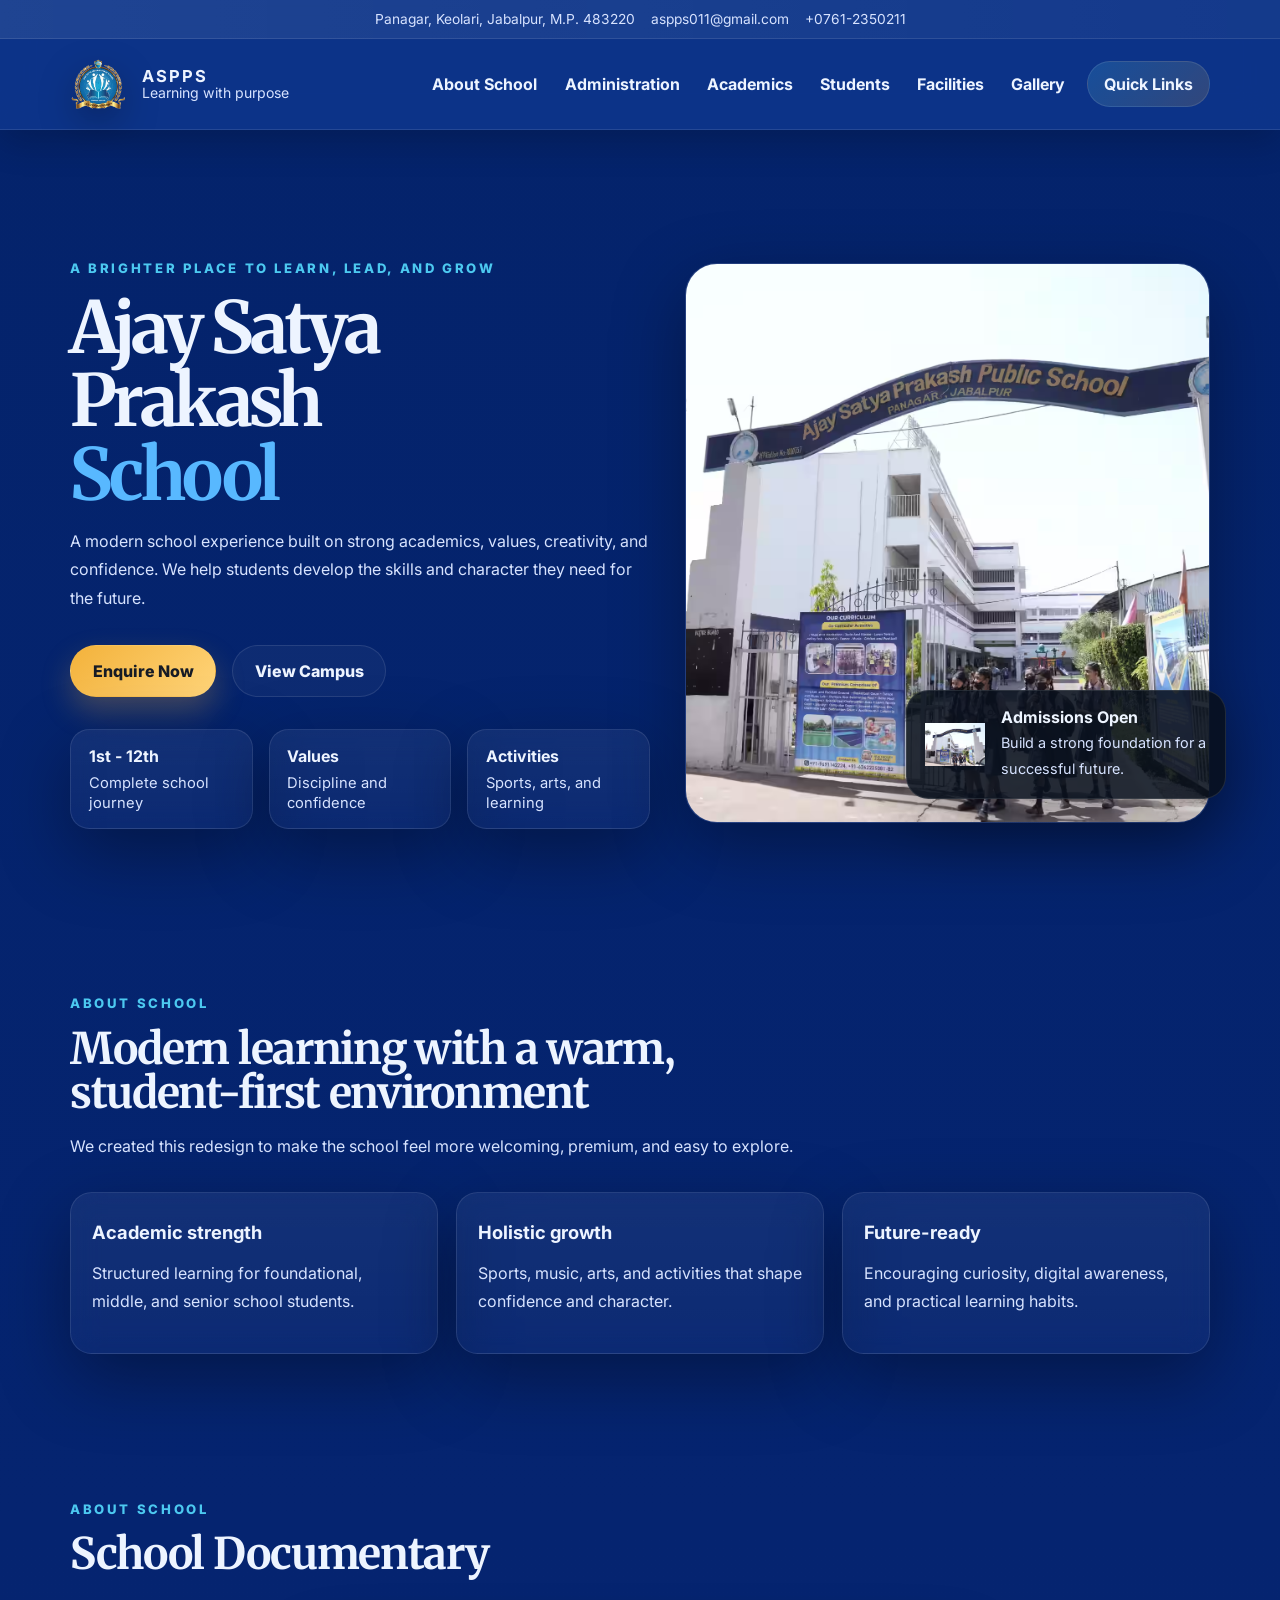
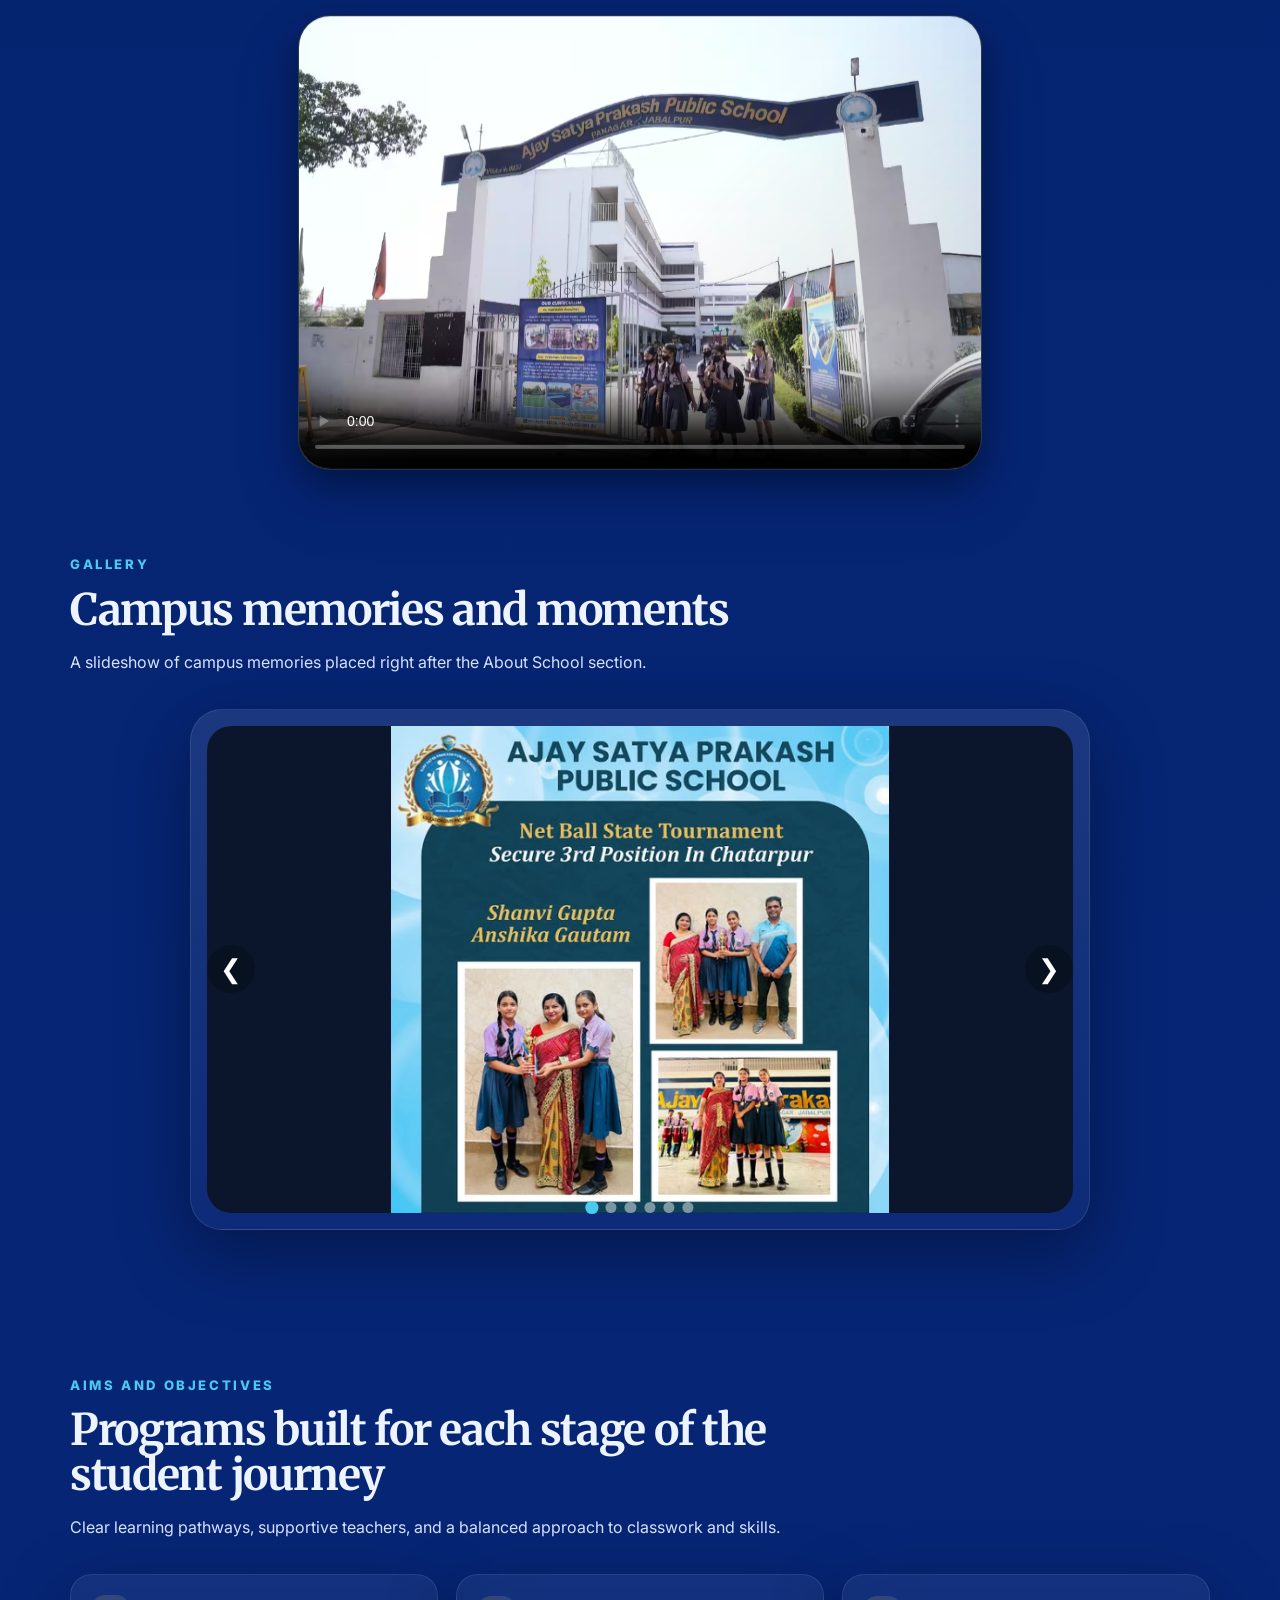
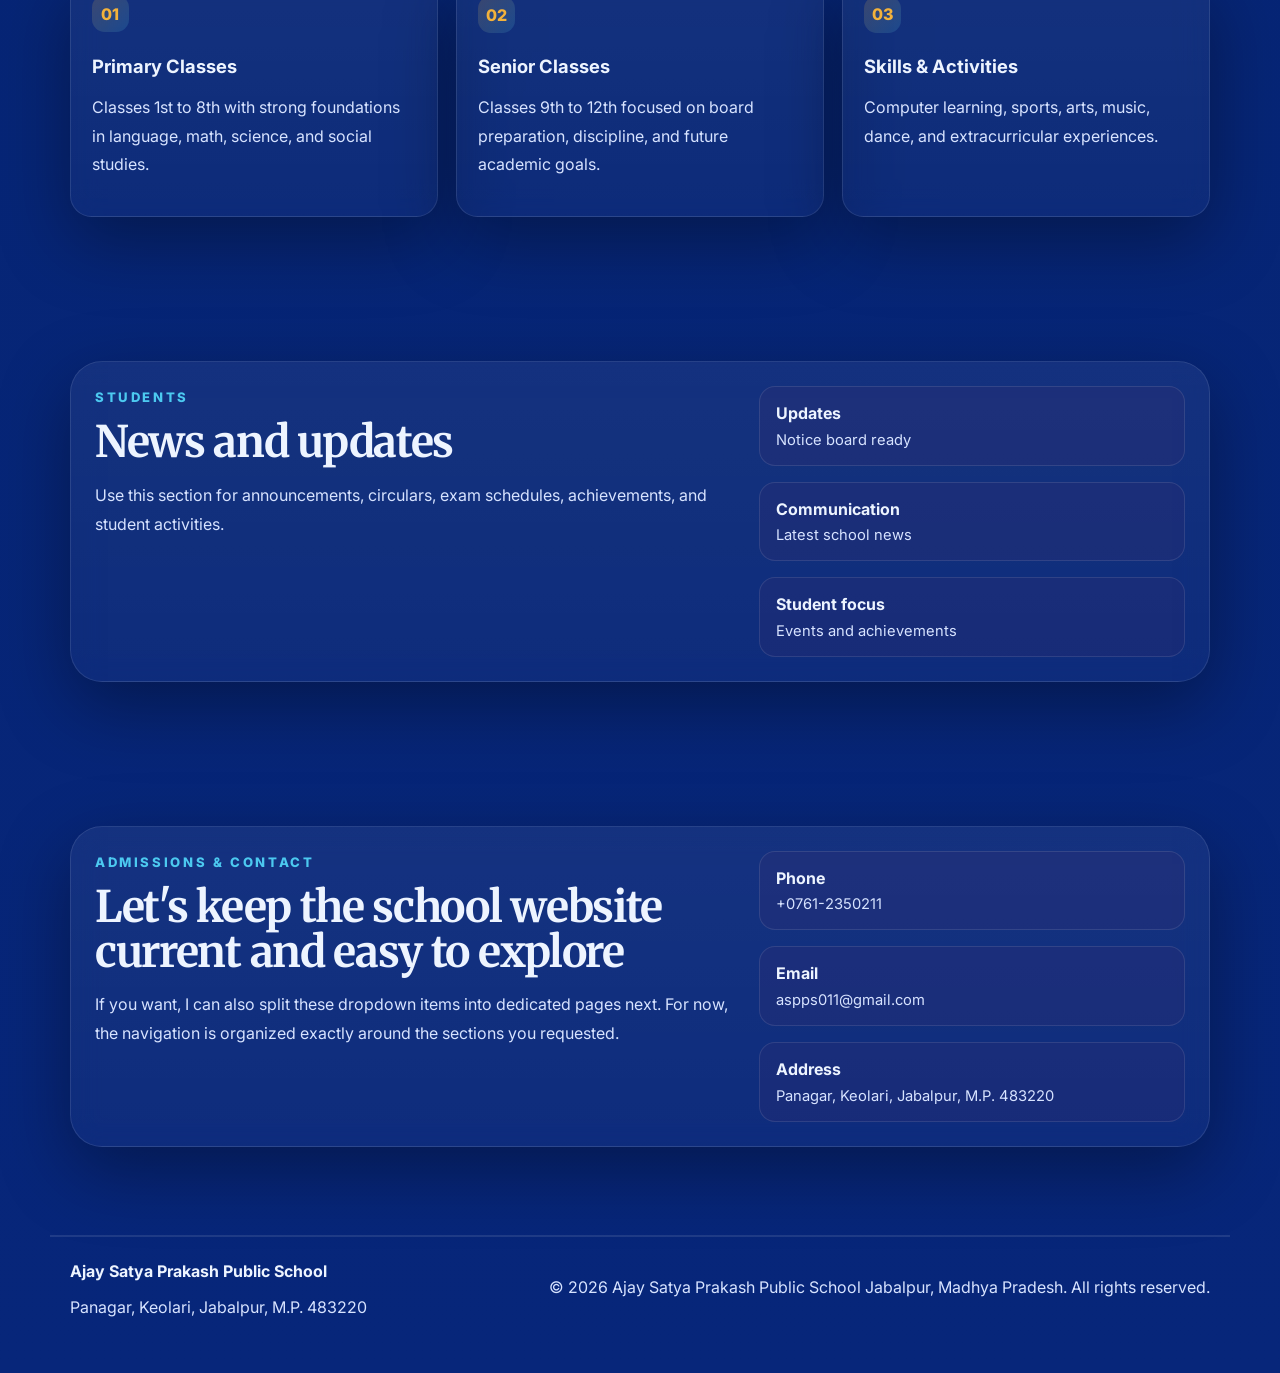
==== index.html @ 1eba7b0e "updated" ====
<!DOCTYPE html>
<html lang="en">
<head>
  <meta charset="UTF-8">
  <meta name="viewport" content="width=device-width, initial-scale=1.0">
  <meta name="description" content="Ajay Satya Prakash Public School - school website with academics, facilities, gallery, and contact information.">
  <title>Ajay Satya Prakash Public School</title>
  <link rel="preconnect" href="https://fonts.googleapis.com">
  <link rel="preconnect" href="https://fonts.gstatic.com" crossorigin>
  <link href="https://fonts.googleapis.com/css2?family=Inter:wght@400;500;600;700;800&family=Merriweather:wght@700;900&display=swap" rel="stylesheet">
  <link rel="stylesheet" href="style.min.css">
</head>
<body>
  <header class="site-header">
    <div class="topbar">
      <div class="topbar__item">Panagar, Keolari, Jabalpur, M.P. 483220</div>
      <div class="topbar__item">aspps011@gmail.com</div>
      <div class="topbar__item">+0761-2350211</div>
    </div>

    <nav class="nav">
      <a class="brand" href="#home" aria-label="Ajay Satya Prakash Public School home">
        <img src="images/logoo.png" alt="Ajay Satya Prakash Public School logo" class="brand__logo">
        <span class="brand__text">
          <strong>ASPPS</strong>
          <small>Learning with purpose</small>
        </span>
      </a>

      <button class="nav__toggle" type="button" aria-expanded="false" aria-controls="nav-links" id="menuToggle">Menu</button>

      <div class="nav__links" id="nav-links">
        <div class="nav-item">
          <button class="nav-link" type="button">About School</button>
          <div class="dropdown">
            <a href="#about-school">About School</a>
            <a href="#aims">Aims and Objectives</a>
            <a href="#school-info">School Information</a>
            <a href="#documentary">School Documentary</a>
          </div>
        </div>

        <div class="nav-item">
          <button class="nav-link" type="button">Administration</button>
          <div class="dropdown">
            <a href="director-message.html">Director's Message</a>
            <a href="principal-message.html">Principal's Message</a>
            <a href="chairman-message.html">Chairman's Message</a>
            <a href="#staff-details">Staff Details</a>
          </div>
        </div>

        <div class="nav-item">
          <button class="nav-link" type="button">Academics</button>
          <div class="dropdown">
            <a href="#admission">Admission</a>
            <a href="#terms">Terms and Conditions</a>
            <a href="#cbse">CBSE Mandatory Disclosure</a>
          </div>
        </div>

        <div class="nav-item">
          <button class="nav-link" type="button">Students</button>
          <div class="dropdown">
            <a href="#news">News and Updates</a>
          </div>
        </div>

        <div class="nav-item">
          <button class="nav-link" type="button">Facilities</button>
          <div class="dropdown">
            <a href="#infrastructure">Infrastructure</a>
            <a href="#laboratories">Laboratories</a>
            <a href="#library">Library</a>
            <a href="#features">Features</a>
          </div>
        </div>

        <a class="nav-link nav-link--simple" href="#gallery">Gallery</a>

        <div class="nav-item">
          <button class="nav-link nav-link--pill" type="button">Quick Links</button>
          <div class="dropdown dropdown--right">
            <a href="#contact">Contact Us</a>
            <a href="#tc">Uploaded TC</a>
          </div>
        </div>
      </div>
    </nav>
  </header>

  <main id="home">
    <section class="hero">
      <div class="hero__content">
        <div class="eyebrow">A brighter place to learn, lead, and grow</div>
        <h1 class="hero__title">
          <span>Ajay Satya</span>
          <span>Prakash</span>
          <span>School</span>
        </h1>
        <p>
          A modern school experience built on strong academics, values, creativity, and confidence.
          We help students develop the skills and character they need for the future.
        </p>
        <div class="hero__actions">
          <a class="btn btn--primary" href="#contact">Enquire Now</a>
          <a class="btn btn--ghost" href="#gallery">View Campus</a>
        </div>

        <div class="hero__stats">
          <div class="stat">
            <strong>1st - 12th</strong>
            <span>Complete school journey</span>
          </div>
          <div class="stat">
            <strong>Values</strong>
            <span>Discipline and confidence</span>
          </div>
          <div class="stat">
            <strong>Activities</strong>
            <span>Sports, arts, and learning</span>
          </div>
        </div>
      </div>

      <div class="hero__visual">
        <div class="hero__card hero__card--main">
          <img src="images/as.avif" alt="School campus view" class="hero__image">
        </div>
        <div class="hero__card hero__card--floating">
          <img src="images/aspps.png" alt="School banner preview" class="hero__badge">
          <div>
            <strong>Admissions Open</strong>
            <p>Build a strong foundation for a successful future.</p>
          </div>
        </div>
      </div>
    </section>

    <section class="section" id="about-school">
      <div class="section__heading">
        <span class="section__eyebrow">About School</span>
        <h2>Modern learning with a warm, student-first environment</h2>
        <p>We created this redesign to make the school feel more welcoming, premium, and easy to explore.</p>
      </div>
      <div class="feature-grid">
        <article class="feature-card"><h3>Academic strength</h3><p>Structured learning for foundational, middle, and senior school students.</p></article>
        <article class="feature-card"><h3>Holistic growth</h3><p>Sports, music, arts, and activities that shape confidence and character.</p></article>
        <article class="feature-card"><h3>Future-ready</h3><p>Encouraging curiosity, digital awareness, and practical learning habits.</p></article>
      </div>
    </section>

    <section class="section" id="documentary">
      <div class="section__heading">
        <span class="section__eyebrow">About School</span>
        <h2>School Documentary</h2>
        <!-- <p>A place for your future documentary video, embedded media, or school story overview.</p> -->
      </div>

<!-- #Video-Here -->
    <center><div class="video-stage">
    <div class="video-perspective-wrapper">
      <div class="video-3d-card">
        <video 
          class="documentary-video" 
          controls 
          preload="metadata" 
          poster="images/as.avif">
          <source src="videos/aspps_clip.mp4" type="video/mp4">
          Your browser does not support the video tag.
        </video>
        <div class="video-3d-overlay"></div>
      </div>
    </div>
  </div></center>
      <!-- <div class="cta-panel">
        <div>
          <p>This section is ready for a video embed or a featured school documentary block.</p>
        </div>
      </div> -->
    </section>

    <section class="section gallery-showcase" id="gallery">
      <div class="section__heading">
        <span class="section__eyebrow">Gallery</span>
        <h2>Campus memories and moments</h2>
        <p>A slideshow of campus memories placed right after the About School section.</p>
      </div>

      <div class="slideshow" aria-label="Campus memories slideshow">
        <div class="slideshow__viewport">
          <article class="slide is-active"><img src="images/one.png" alt="School memory 1"></article>
          <article class="slide"><img src="images/aspps_one.jpg" alt="School memory 2"></article>
          <article class="slide"><img src="images/aspps_two.jpg" alt="School memory 3"></article>
          <article class="slide"><img src="images/four.jpg" alt="School memory 4"></article>
          <article class="slide"><img src="images/aspps_three.jpg" alt="School memory 5"></article>
          <article class="slide"><img src="images/aspps_four.jpg" alt="School memory 6"></article>
        </div>
        <button class="slideshow__btn slideshow__btn--prev" type="button" aria-label="Previous slide" id="slidePrev">&#10094;</button>
        <button class="slideshow__btn slideshow__btn--next" type="button" aria-label="Next slide" id="slideNext">&#10095;</button>
        <div class="slideshow__dots" id="slideDots" aria-label="Slideshow controls"></div>
      </div>
    </section>

    <section class="section section--split" id="aims">
      <div class="section__heading section__heading--left">
        <span class="section__eyebrow">Aims and Objectives</span>
        <h2>Programs built for each stage of the student journey</h2>
        <p>Clear learning pathways, supportive teachers, and a balanced approach to classwork and skills.</p>
      </div>
      <div class="cards-grid">
        <article class="program-card"><div class="program-card__index">01</div><h3>Primary Classes</h3><p>Classes 1st to 8th with strong foundations in language, math, science, and social studies.</p></article>
        <article class="program-card"><div class="program-card__index">02</div><h3>Senior Classes</h3><p>Classes 9th to 12th focused on board preparation, discipline, and future academic goals.</p></article>
        <article class="program-card"><div class="program-card__index">03</div><h3>Skills & Activities</h3><p>Computer learning, sports, arts, music, dance, and extracurricular experiences.</p></article>
      </div>
    </section>

    <section class="section" id="news">
      <div class="cta-panel">
        <div>
          <span class="section__eyebrow">Students</span>
          <h2>News and updates</h2>
          <p>Use this section for announcements, circulars, exam schedules, achievements, and student activities.</p>
        </div>
        <div class="contact-grid">
          <div><strong>Updates</strong><span>Notice board ready</span></div>
          <div><strong>Communication</strong><span>Latest school news</span></div>
          <div><strong>Student focus</strong><span>Events and achievements</span></div>
        </div>
      </div>
    </section>

    <!-- <section class="section" id="infrastructure">
      <div class="section__heading">
        <span class="section__eyebrow">Facilities</span>
        <h2>Infrastructure</h2>
        <p>Describe the school building, classrooms, grounds, and overall campus infrastructure here.</p>
      </div>
    </section>

    <section class="section" id="laboratories">
      <div class="section__heading">
        <span class="section__eyebrow">Facilities</span>
        <h2>Laboratories</h2>
        <p>Use this section for science labs, computer labs, and any practical learning spaces.</p>
      </div>
    </section> -->

    <!-- <section class="section" id="library">
      <div class="section__heading">
        <span class="section__eyebrow">Facilities</span>
        <h2>Library</h2>
        <p>Add reading resources, book collections, and study environment details here.</p>
      </div>
    </section>

    <section class="section" id="features">
      <div class="section__heading">
        <span class="section__eyebrow">Facilities</span>
        <h2>Features</h2>
        <p>Highlight the unique features of the school, such as transport, activities, or digital learning support.</p>
      </div>
    </section> -->

    <!-- <section class="section" id="staff-details">
      <div class="section__heading">
        <span class="section__eyebrow">Administration</span>
        <h2>Staff Details</h2>
        <p>Add the staff list here when you are ready. The section is now linked from the navbar so it feels complete.</p>
      </div>
    </section> -->

    <!-- <section class="section" id="tc">
      <div class="section__heading">
        <span class="section__eyebrow">Quick Links</span>
        <h2>Uploaded TC</h2>
        <p>This can host uploaded transfer certificates or related documents in the future.</p>
      </div>
    </section> -->

    <section class="section section--cta" id="contact">
      <div class="cta-panel">
        <div>
          <span class="section__eyebrow">Admissions & Contact</span>
          <h2>Let's keep the school website current and easy to explore</h2>
          <p>
            If you want, I can also split these dropdown items into dedicated pages next.
            For now, the navigation is organized exactly around the sections you requested.
          </p>
        </div>
        <div class="contact-grid">
          <div><strong>Phone</strong><span>+0761-2350211</span></div>
          <div><strong>Email</strong><span>aspps011@gmail.com</span></div>
          <div><strong>Address</strong><span>Panagar, Keolari, Jabalpur, M.P. 483220</span></div>
        </div>
      </div>
    </section>
  </main>

  <footer class="site-footer">
    <div>
      <strong>Ajay Satya Prakash Public School</strong>
      <p>Panagar, Keolari, Jabalpur, M.P. 483220</p>
    </div>
    <p>&copy; 2026 Ajay Satya Prakash Public School Jabalpur, Madhya Pradesh. All rights reserved.</p>
  </footer>

  <script>
    const toggleButton = document.getElementById('menuToggle');
    const navLinks = document.getElementById('nav-links');

    toggleButton.addEventListener('click', () => {
      const isOpen = navLinks.classList.toggle('nav__links--open');
      toggleButton.setAttribute('aria-expanded', String(isOpen));
    });

    navLinks.querySelectorAll('button.nav-link').forEach((button) => {
      button.addEventListener('click', () => {
        const item = button.parentElement;
        const open = item.classList.toggle('nav-item--open');
        navLinks.querySelectorAll('.nav-item').forEach((other) => {
          if (other !== item) other.classList.remove('nav-item--open');
        });
        item.classList.toggle('nav-item--open', open);
      });
    });

    navLinks.querySelectorAll('a').forEach((link) => {
      link.addEventListener('click', () => {
        navLinks.classList.remove('nav__links--open');
        toggleButton.setAttribute('aria-expanded', 'false');
        navLinks.querySelectorAll('.nav-item').forEach((item) => item.classList.remove('nav-item--open'));
      });
    });

    const slides = Array.from(document.querySelectorAll('.slide'));
    const dotsWrap = document.getElementById('slideDots');
    const prevBtn = document.getElementById('slidePrev');
    const nextBtn = document.getElementById('slideNext');
    let activeSlide = 0;
    let slideshowTimer = null;

    if (slides.length && dotsWrap && prevBtn && nextBtn) {
      const setActive = (index) => {
        activeSlide = (index + slides.length) % slides.length;
        slides.forEach((slide, i) => slide.classList.toggle('is-active', i === activeSlide));
        dotsWrap.querySelectorAll('button').forEach((dot, i) => dot.classList.toggle('is-active', i === activeSlide));
      };

      const restart = () => {
        if (slideshowTimer) clearInterval(slideshowTimer);
        slideshowTimer = setInterval(() => setActive(activeSlide + 1), 4500);
      };

      slides.forEach((_, index) => {
        const dot = document.createElement('button');
        dot.type = 'button';
        dot.setAttribute('aria-label', `Go to slide ${index + 1}`);
        dot.addEventListener('click', () => {
          setActive(index);
          restart();
        });
        dotsWrap.appendChild(dot);
      });

      prevBtn.addEventListener('click', () => {
        setActive(activeSlide - 1);
        restart();
      });

      nextBtn.addEventListener('click', () => {
        setActive(activeSlide + 1);
        restart();
      });

      setActive(0);
      restart();
    }
  </script>
</body>
</html>
---- style.min.css ----
:root{--bg: #04236b;--bg-2:#07267a;--panel:#0f1d34;--panel-2:#13264a;--text:#edf4ff;--muted:#d7e3ff;--accent:#f3b23b;--accent-2:#4cc9f0;--accent-3:#8b5cf6;--line:rgba(255,255,255,.10);--shadow:0 24px 70px rgba(0,0,0,.34)}*{box-sizing:border-box}html{scroll-behavior:smooth}body{margin:0;font-family:Inter,system-ui,sans-serif;background:linear-gradient(180deg,var(--bg) 0%,var(--bg-2) 100%);color:var(--text)}a{color:inherit;text-decoration:none}img{max-width:100%;display:block}.site-header{position:sticky;top:0;z-index:20;background:rgba(16, 57, 145, 0.78);backdrop-filter:blur(18px);border-bottom:1px solid var(--line);box-shadow:0 10px 35px rgba(0,0,0,.2)}.topbar{display:flex;gap:1rem;justify-content:center;flex-wrap:wrap;padding:.7rem 1rem;font-size:.86rem;color:var(--muted);border-bottom:1px solid var(--line);background:linear-gradient(90deg,rgba(255,255,255,.08),rgba(255,255,255,.03))}.nav{max-width:1180px;margin:0 auto;display:flex;align-items:center;justify-content:space-between;gap:1rem;padding:1rem 1.25rem}.brand{display:flex;align-items:center;gap:.85rem}.brand__logo{width:58px;height:58px;object-fit:contain;filter:drop-shadow(0 12px 18px rgba(0,0,0,.28))}.brand__text{display:flex;flex-direction:column;line-height:1.05}.brand__text strong{font-size:1.03rem;letter-spacing:.12em;text-transform:uppercase}.brand__text small{color:var(--muted);font-size:.88rem}.nav__toggle{display:none;border:1px solid var(--line);background:linear-gradient(180deg,rgba(255,255,255,.08),rgba(255,255,255,.04));color:var(--text);padding:.82rem 1rem;border-radius:999px;box-shadow:0 10px 24px rgba(0,0,0,.18)}.nav__links{display:flex;align-items:center;gap:1rem;font-weight:700;color:var(--text)}.nav-item,.nav-link--simple{position:relative}.nav-link{border:0;background:transparent;color:inherit;font:inherit;font-weight:700;padding:.55rem .35rem;cursor:pointer}.nav-link--pill{padding:.75rem 1rem;border-radius:999px;background:linear-gradient(135deg,rgba(76,201,240,.18),rgba(243,178,59,.16));border:1px solid var(--line)}.nav-link--simple{padding:.55rem .35rem}.nav-item{display:flex;align-items:center}.dropdown{position:absolute;top:calc(100% + .6rem);left:0;display:none;min-width:230px;padding:.6rem;background:rgba(10,16,29,.96);border:1px solid var(--line);border-radius:1rem;box-shadow:var(--shadow);backdrop-filter:blur(16px);z-index:30}.dropdown--right{left:auto;right:0}.nav-item--open .dropdown{display:grid}.dropdown a{padding:.7rem .8rem;border-radius:.7rem;color:var(--text);font-weight:600}.dropdown a:hover{background:rgba(223,6,6,.904)}.nav__links a:after,.nav-link--simple:after{content:"";position:absolute;left:.35rem;bottom:.15rem;width:0;height:2px;background:linear-gradient(90deg,var(--accent),var(--accent-2));transition:width .25s ease}.nav__links a:hover:after,.nav-link--simple:hover:after{width:calc(100% - .7rem)}.hero{max-width:1180px;margin:0 auto;padding:4.2rem 1.25rem 2rem;display:grid;grid-template-columns:1.05fr .95fr;gap:2.2rem;align-items:center;min-height:calc(100vh - 110px)}.eyebrow,.section__eyebrow{display:inline-flex;align-items:center;gap:.5rem;font-size:.82rem;font-weight:800;letter-spacing:.2em;text-transform:uppercase;color:var(--accent-2)}.hero h1,.section__heading h2,.cta-panel h2{font-family:"Merriweather",Georgia,serif;line-height:1.02;margin:.9rem 0 1rem;color:var(--text)}.hero__title{font-size:clamp(2.9rem,5.6vw,5.6rem);max-width:7.6ch;letter-spacing:-.05em}.hero__title span{display:block}.hero__title span:nth-child(3){color:#58b8ff}.hero p,.section__heading p,.life-item p,.program-card p,.feature-card p,.cta-panel p{color:var(--muted);line-height:1.8;font-size:1rem}.hero__actions{display:flex;gap:1rem;flex-wrap:wrap;margin:2rem 0}.btn{display:inline-flex;align-items:center;justify-content:center;padding:.95rem 1.35rem;border-radius:999px;font-weight:800;border:1px solid transparent;transition:transform .2s ease,box-shadow .2s ease,background .2s ease}.btn:hover{transform:translateY(-2px)}.btn--primary{background:linear-gradient(135deg,var(--accent),#ffd479);color:#161b25;box-shadow:0 14px 30px rgba(243,178,59,.26)}.btn--ghost{border-color:var(--line);background:rgba(255,255,255,.04);color:var(--text)}.hero__stats{display:grid;grid-template-columns:repeat(3,minmax(0,1fr));gap:1rem;margin-top:2rem}.stat,.feature-card,.program-card,.life-item,.cta-panel{background:linear-gradient(180deg,rgba(255,255,255,.06),rgba(255,255,255,.03));border:1px solid var(--line);box-shadow:var(--shadow);backdrop-filter:blur(14px)}.stat{padding:1rem 1.1rem;border-radius:1.2rem}.stat strong,.contact-grid strong{display:block;font-size:1rem;margin-bottom:.35rem;color:var(--text)}.stat span,.contact-grid span{color:var(--muted);font-size:.92rem}.hero__visual{position:relative;min-height:560px}.hero__card{border-radius:2rem;overflow:hidden;border:1px solid var(--line);box-shadow:var(--shadow)}.hero__card--main{position:absolute;inset:0;background:linear-gradient(160deg,rgba(255,255,255,.05),rgba(255,255,255,.02))}.hero__image{width:100%;height:100%;object-fit:cover}.hero__card--floating{position:absolute;right:-1rem;bottom:1.5rem;display:flex;align-items:center;gap:1rem;padding:1rem 1.1rem;border-radius:1.4rem;background:rgba(8,16,29,.88);max-width:320px;border:1px solid var(--line)}.hero__badge{width:60px;height:60px;object-fit:contain}.hero__card--floating p{margin:.2rem 0 0;color:var(--muted);font-size:.9rem}.section{max-width:1180px;margin:0 auto;padding:4.5rem 1.25rem}.section__heading{max-width:760px;margin-bottom:2rem}.section__heading--left{margin-left:0}.section__heading h2,.cta-panel h2{font-size:clamp(1.9rem,3.4vw,3rem);letter-spacing:-.03em}.feature-grid,.cards-grid,.life-grid{display:grid;gap:1.1rem}.feature-grid{grid-template-columns:repeat(3,minmax(0,1fr))}.cards-grid{grid-template-columns:repeat(3,minmax(0,1fr))}.life-grid{grid-template-columns:repeat(3,minmax(0,1fr))}.feature-card,.program-card,.life-item{border-radius:1.35rem;padding:1.3rem}.feature-card h3,.program-card h3,.life-item h3{margin:.4rem 0 .8rem;font-size:1.15rem}.program-card__index{display:inline-flex;width:2.3rem;height:2.3rem;border-radius:.8rem;align-items:center;justify-content:center;background:linear-gradient(135deg,rgba(243,178,59,.18),rgba(76,201,240,.16));color:var(--accent);font-weight:800;margin-bottom:1rem}.section--highlight{padding-top:2rem}.gallery-showcase{padding-top:1rem}.slideshow {
  position: relative;
  border-radius: 2rem;
  overflow: hidden;
  border: 1px solid var(--line);
  box-shadow: var(--shadow);
  background: linear-gradient(180deg, rgba(255,255,255,.09), rgba(255,255,255,.03));
  padding: 1rem;
}
.slideshow {
  position: relative;
  max-width: 900px;      /* Restricts the box from growing too wide */
  margin: 0 auto;        /* Centers the slideshow box horizontally */
  border-radius: 2rem;
  overflow: hidden;
  border: 1px solid var(--line);
  box-shadow: var(--shadow);
  background: linear-gradient(180deg, rgba(255,255,255,.09), rgba(255,255,255,.03));
  padding: 1rem;
}

.slideshow__viewport {
  position: relative;    /* Fixed the broken syntax and layout positioning */
  width: 100%;           /* Fills the 800px bounded box perfectly */
  height: auto;
  aspect-ratio: 16 / 9;  /* Forces a standard widescreen layout */
  border-radius: 1.5rem;
  overflow: hidden;
  background: radial-gradient(circle at top, rgba(255,255,255,.16), rgba(255,255,255,.04));
  box-shadow: inset 0 0 0 1px rgba(255,255,255,.06);
}

.slide {
  position: absolute;
  inset: 0;
  opacity: 0;
  transform: scale(1.03);
  transition: opacity .65s ease, transform .65s ease;
  pointer-events: none;
  padding: 0;            /* Removed extra padding to utilize full viewport frame */
}

.slide.is-active {
  opacity: 1;
  transform: scale(1);
  pointer-events: auto;
  z-index: 1;
}

.slide img {
  width: 100%;
  height: 100%;
  object-fit: contain;   /* CRITICAL: Prevents your banner images from stretching/distorting */
  object-position: center center;
  background: #0b162d;   /* Matches your site theme color behind letterboxed images */
  box-shadow: 0 16px 40px rgba(0,0,0,.18);
}

.slideshow__btn {
  position: absolute;
  top: 50%;
  transform: translateY(-50%);
  width: 3rem;
  height: 3rem;
  border: 0;
  border-radius: 999px;
  background: rgba(8, 16, 29, 0.72);
  color: #fff;
  font-size: 1.6rem;
  cursor: pointer;
  z-index: 2;
  display: grid;
  place-items: center;
}

.slideshow__btn--prev {
  left: 1rem;
}

.slideshow__btn--next {
  right: 1rem;
}

.slideshow__dots {
  position: absolute;
  left: 50%;
  bottom: 1rem;
  transform: translateX(-50%);
  display: flex;
  gap: 0.5rem;
  z-index: 2;
}

.slideshow__dots button {
  width: 0.7rem;
  height: 0.7rem;
  border: 0;
  border-radius: 999px;
  background: rgba(255, 255, 255, 0.45);
  cursor: pointer;
  padding: 0;
}

.slideshow__dots button.is-active {
  background: var(--accent-2);
  transform: scale(1.2);
}

.section--cta {
  padding-bottom: 5.5rem;
}

.cta-panel {
  border-radius: 2rem;
  padding: 1.5rem;
  display: grid;
  grid-template-columns: 1.2fr 0.8fr;
  gap: 1.5rem;
}

.contact-grid {
  display: grid;
  gap: 1rem;
}

.contact-grid div {
  padding: 1rem 1.05rem;
  border-radius: 1rem;
  background: rgba(233, 34, 34, 0.04);
  border: 1px solid var(--line);
}

.site-footer {
  max-width: 1180px;
  margin: 0 auto;
  padding: 1.5rem 1.25rem 2.5rem;
  color: var(--muted);
  display: flex;
  justify-content: space-between;
  gap: 1rem;
  border-top: 2px solid var(--line);
}

.site-footer strong {
  color: var(--text);
}

/* --- Responsive Media Queries --- */

@media (max-width: 980px) {
  .hero,
  .cta-panel {
    grid-template-columns: 1fr;
  }
  
  .hero {
    padding-top: 2rem;
  }
  
  .hero__visual {
    min-height: 420px;
  }
  
  /* .slideshow__viewport min-height removed */
  
  .feature-grid,
  .cards-grid,
  .life-grid {
    grid-template-columns: repeat(2, minmax(0, 1fr));
  }
  
  .site-footer {
    flex-direction: column;
  }
}

@media (max-width: 720px) {
  .nav {
    flex-wrap: wrap;
  }
  
  .nav__toggle {
    display: inline-flex;
  }
  
  .nav__links {
    display: none;
    width: 100%;
    flex-direction: column;
    align-items: flex-start;
    padding: 1rem 0 0;
  }
  
  .nav__links--open {
    display: flex;
  }
  
  .nav-item {
    width: 100%;
    flex-direction: column;
    align-items: flex-start;
  }
  
  .dropdown {
    position: static;
    display: none;
    width: 100%;
    margin-top: 0.5rem;
  }
  
  .nav-item--open .dropdown {
    display: grid;
  }
  
  .hero__stats,
  .feature-grid,
  .cards-grid,
  .life-grid {
    grid-template-columns: 1fr;
  }
  
  .hero {
    padding-top: 1rem;
  }
  
  .hero__visual {
    min-height: 360px;
  }
  
  .hero__card--floating {
    left: 1rem;
    right: 1rem;
    max-width: none;
  }
  
  /* .slideshow__viewport min-height removed */
  
  .slideshow__btn {
    width: 2.5rem;
    height: 2.5rem;
    font-size: 1.4rem;
  }
  
  .topbar {
    display: none;
  }
  
  .site-footer {
    font-size: 0.95rem;
  }
}
video-stage {
  width: 60%;
  max-width: 1140px;      /* Keeps the elegant boundary aligned with your layout grid */
  margin: 3rem auto 0 auto;
  perspective: 1200px;    /* Preserves the premium 3D depth backdrop */
}

.video-3d-card {
  position: relative;
  width: 60%;
  border-radius: 2rem;
  overflow: hidden;
  border: 1px solid rgba(255, 255, 255, 0.15);
  background: #071530;
  
  /* Retains the clean 3D tilting baseline perspective plane */
  transform: rotateX(6deg) translateY(5px);
  transform-style: preserve-3d;
  box-shadow: 
    0 15px 35px rgba(0, 0, 0, 0.4),
    0 30px 60px rgba(4, 35, 107, 0.25),
    inset 0 1px 0 rgba(255, 255, 255, 0.2);
    
  transition: transform 0.6s cubic-bezier(0.25, 1, 0.5, 1), box-shadow 0.6s ease;
}

.documentary-video {
  display: block;
  width: 100%;
  height: auto;           /* CRITICAL: Allows height to adapt automatically to the video file */
  max-height: 75vh;       /* Prevents vertical videos from overflowing down past your screen */
  object-fit: contain;    /* Prevents any pixel distortion or squishing */
  background: #000;       /* Adds clean presentation borders if needed */
  z-index: 1;
}

/* --- 3D CINEMATIC VIDEO SECTION STYLES --- */

/* Subtle glassmorphism ambient light reflection overlay layer */
.video-3d-overlay {
  position: absolute;
  inset: 0;
  pointer-events: none;
  z-index: 2;
  background: linear-gradient(
    135deg, 
    rgba(255, 255, 255, 0.08) 0%, 
    rgba(255, 255, 255, 0) 50%, 
    rgba(0, 0, 0, 0.15) 100%
  );
  transition: opacity 0.5s ease;
}

/* --- Interactive Hover Effects --- */

/* On hovering the video container, it glides forward up the 3D plane */
.video-stage:hover .video-3d-card {
  transform: rotateX(0deg) translateY(-8px) scale(1.02);
  box-shadow: 
    0 25px 50px rgba(0, 0, 0, 0.5),
    0 40px 80px rgba(88, 184, 255, 0.15),
    inset 0 1px 0 rgba(255, 255, 255, 0.3);
}

.video-stage:hover .video-3d-overlay {
  opacity: 0.4;
}

/* Mobile Responsiveness adjustment */
@media (max-width: 720px) {
  .video-3d-card {
    /* Flatten 3D angles slightly on smaller display viewport ratios */
    transform: rotateX(3deg) translateY(0);
    border-radius: 1.25rem;
  }
  .video-stage:hover .video-3d-card {
    transform: rotateX(0deg) translateY(-3px) scale(1.01);
  }
}
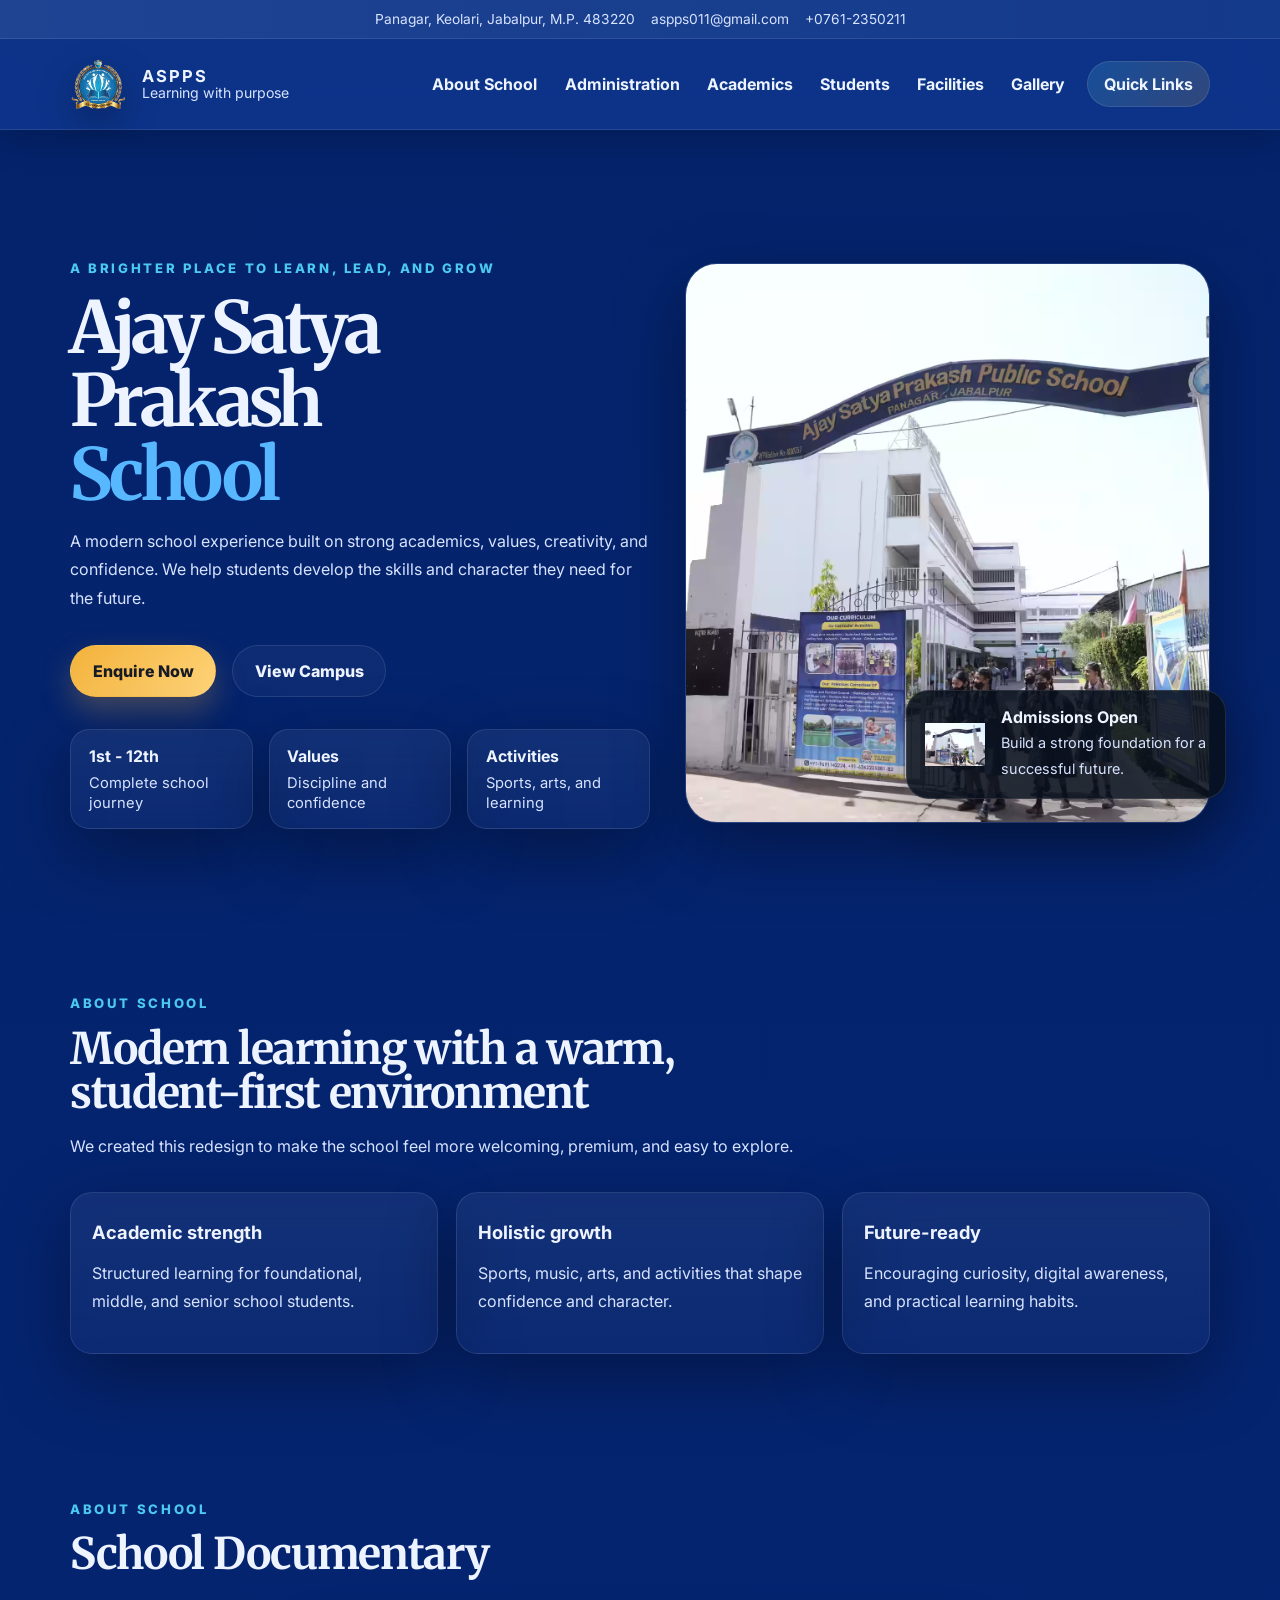
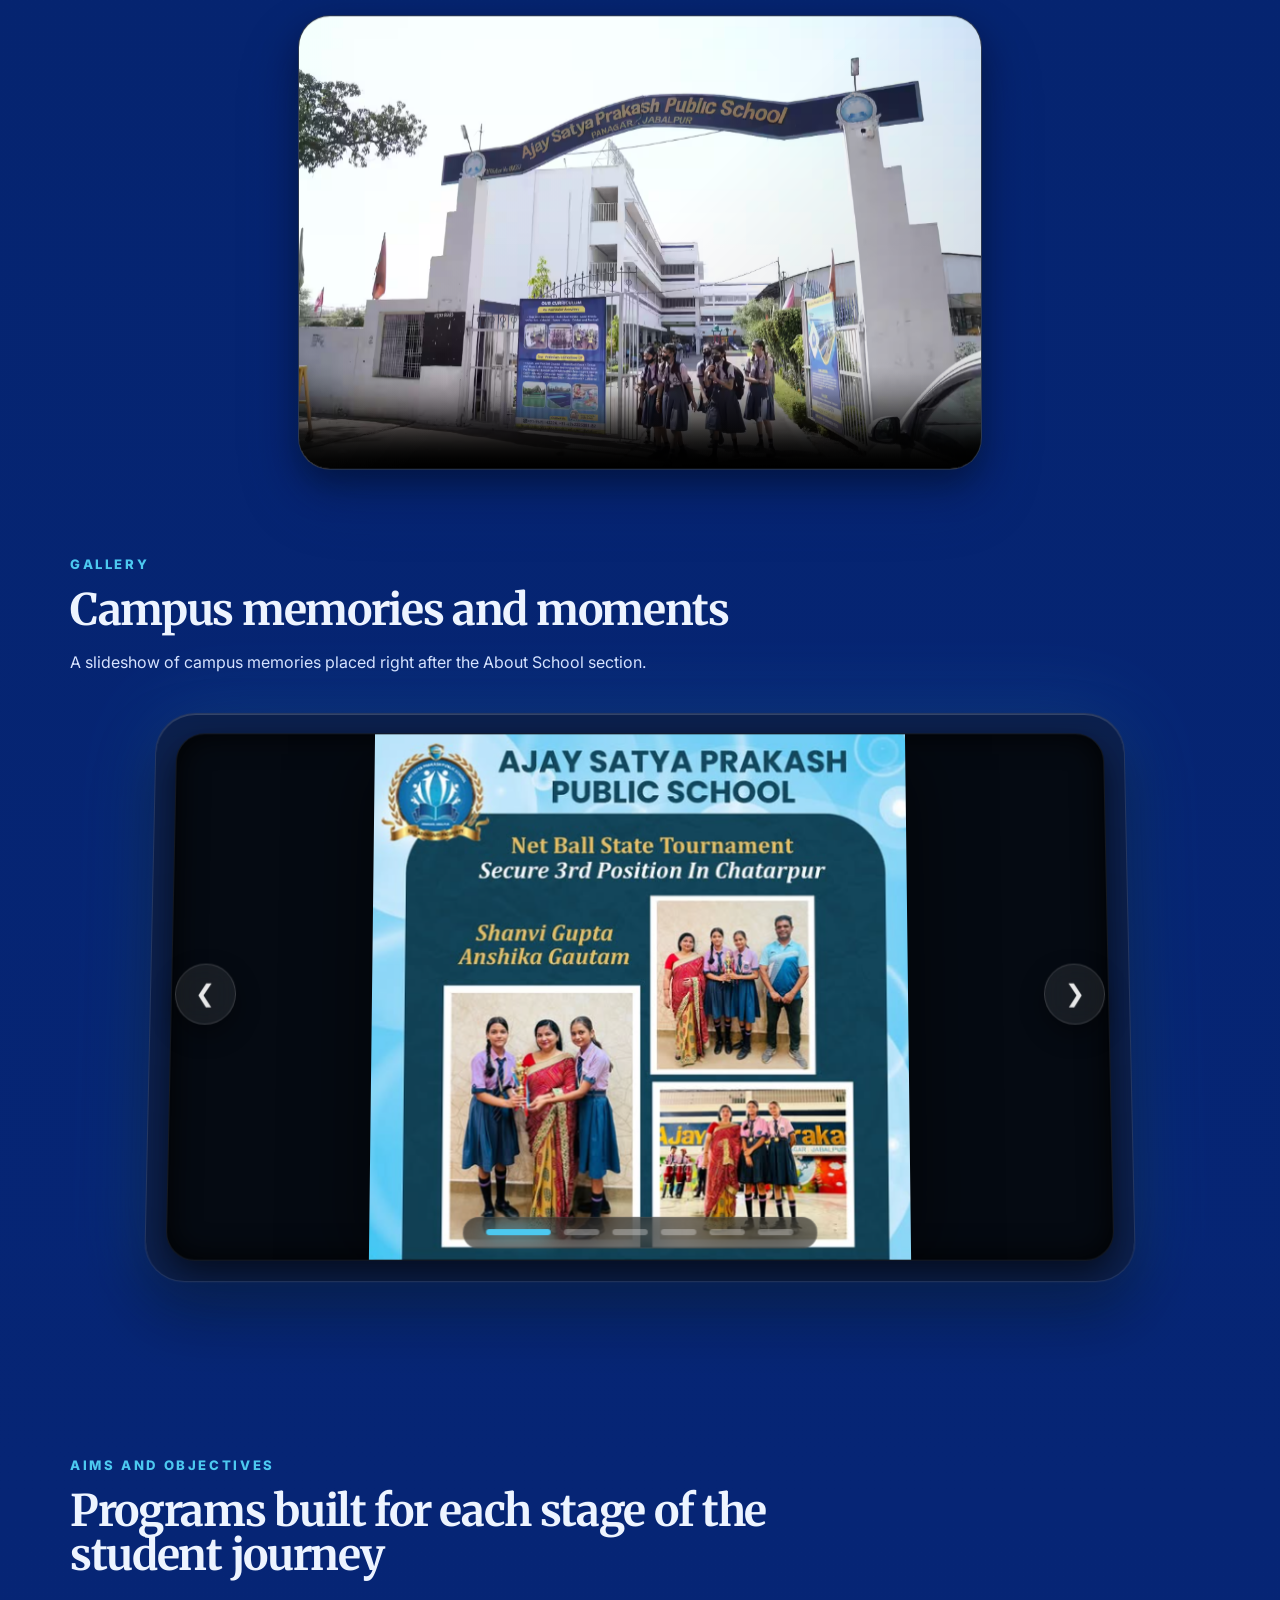
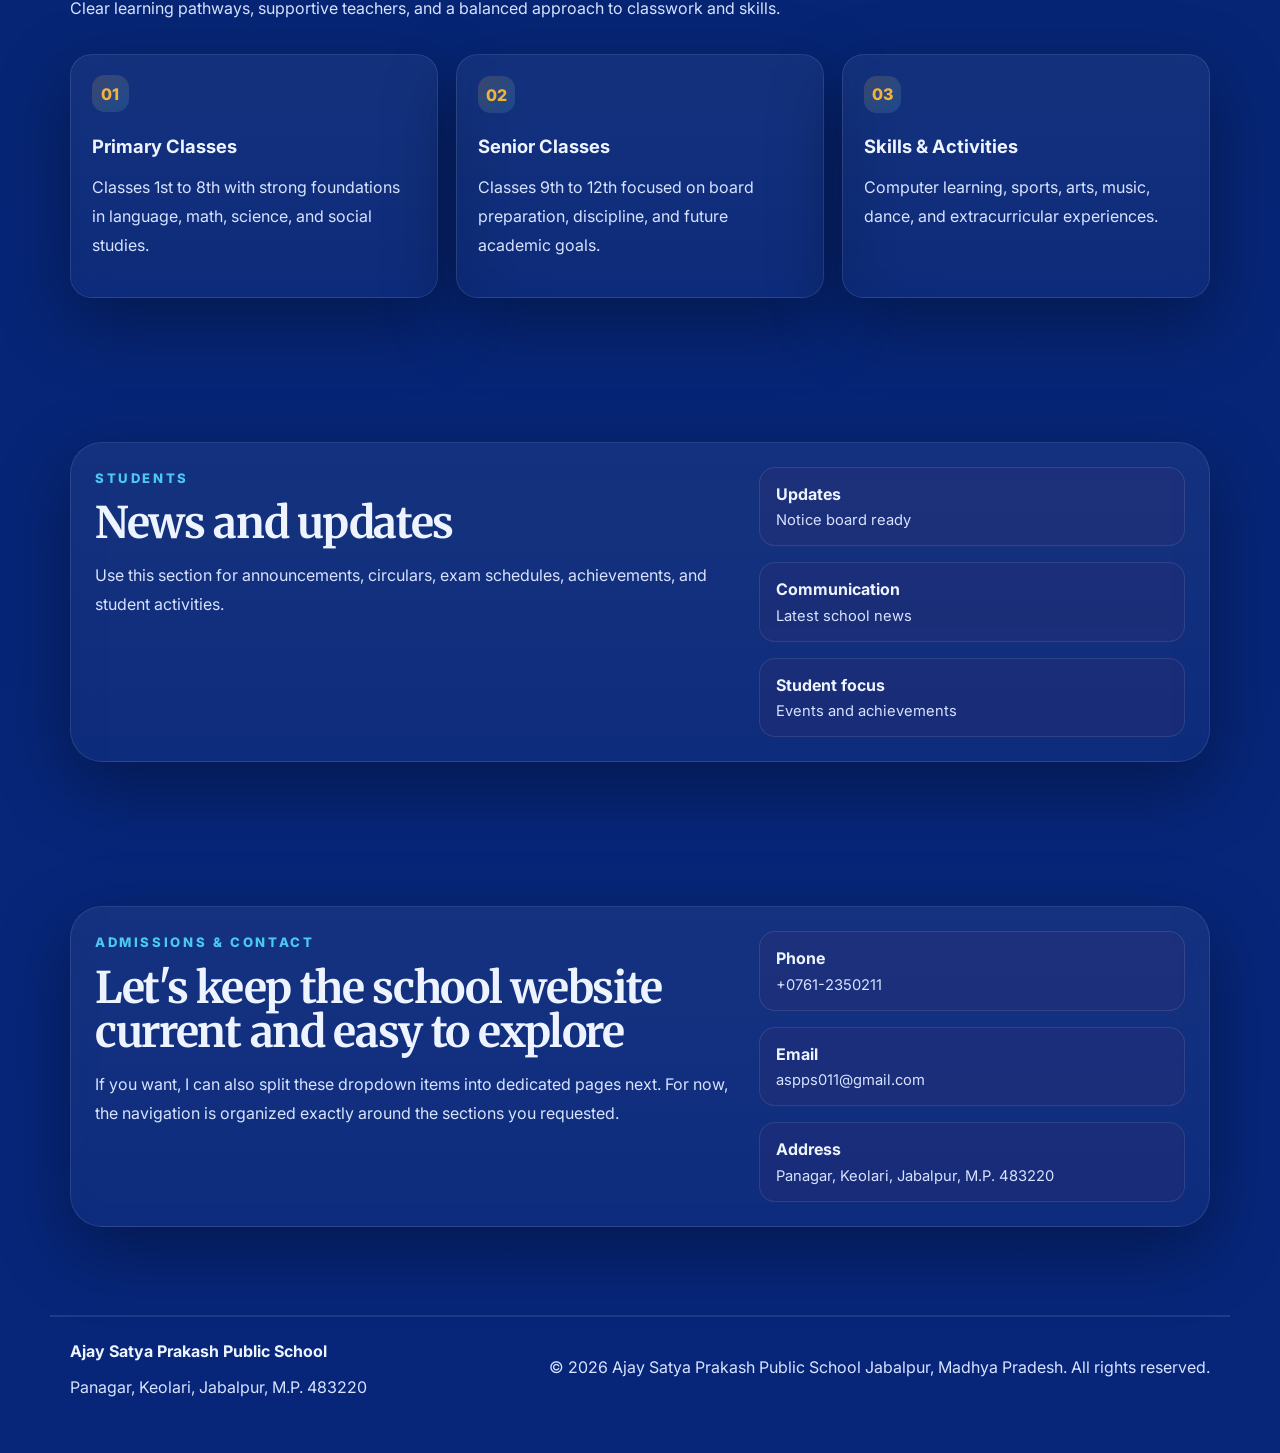
==== commit 73f078cd: "camp_info_updated" ====
--- a/index.html
+++ b/index.html
@@ -104,7 +104,7 @@
         </p>
         <div class="hero__actions">
           <a class="btn btn--primary" href="#contact">Enquire Now</a>
-          <a class="btn btn--ghost" href="#gallery">View Campus</a>
+          <a class="btn btn--ghost" href="campus-info.html">View Campus</a>
         </div>
 
         <div class="hero__stats">
--- a/style.min.css
+++ b/style.min.css
@@ -9,40 +9,55 @@
 }
 .slideshow {
   position: relative;
-  max-width: 900px;      /* Restricts the box from growing too wide */
-  margin: 0 auto;        /* Centers the slideshow box horizontally */
-  border-radius: 2rem;
+  max-width: 980px;
+  margin: 2rem auto;
+  border-radius: 2.5rem;
   overflow: hidden;
-  border: 1px solid var(--line);
-  box-shadow: var(--shadow);
-  background: linear-gradient(180deg, rgba(255,255,255,.09), rgba(255,255,255,.03));
-  padding: 1rem;
+  padding: 1.25rem;
+  background: rgba(15, 29, 52, 0.6);
+  border: 1px solid rgba(255, 255, 255, 0.1);
+  box-shadow: 
+    0 30px 60px rgba(0, 0, 0, 0.4),
+    0 0 80px rgba(76, 201, 240, 0.15),
+    inset 0 1px 0 rgba(255, 255, 255, 0.2);
+  backdrop-filter: blur(20px);
+  transform: perspective(1200px) rotateX(3deg);
+  transition: transform 0.6s cubic-bezier(0.25, 1, 0.5, 1), box-shadow 0.6s ease;
+}
+
+.slideshow:hover {
+  transform: perspective(1200px) rotateX(0deg) translateY(-10px);
+  box-shadow: 
+    0 40px 80px rgba(0, 0, 0, 0.5),
+    0 0 120px rgba(76, 201, 240, 0.3),
+    inset 0 1px 0 rgba(255, 255, 255, 0.4);
 }
 
 .slideshow__viewport {
-  position: relative;    /* Fixed the broken syntax and layout positioning */
-  width: 100%;           /* Fills the 800px bounded box perfectly */
+  position: relative;
+  width: 100%;
   height: auto;
-  aspect-ratio: 16 / 9;  /* Forces a standard widescreen layout */
-  border-radius: 1.5rem;
+  aspect-ratio: 16 / 9;
+  border-radius: 1.8rem;
   overflow: hidden;
-  background: radial-gradient(circle at top, rgba(255,255,255,.16), rgba(255,255,255,.04));
-  box-shadow: inset 0 0 0 1px rgba(255,255,255,.06);
+  background: #050a12;
+  box-shadow: inset 0 0 30px rgba(0,0,0,0.9), 0 15px 35px rgba(0,0,0,0.6);
+  border: 1px solid rgba(255, 255, 255, 0.06);
 }
 
 .slide {
   position: absolute;
   inset: 0;
   opacity: 0;
-  transform: scale(1.03);
-  transition: opacity .65s ease, transform .65s ease;
+  transform: scale(1.15) rotateY(12deg);
+  transition: opacity 0.8s cubic-bezier(0.25, 1, 0.5, 1), transform 0.8s cubic-bezier(0.25, 1, 0.5, 1);
   pointer-events: none;
-  padding: 0;            /* Removed extra padding to utilize full viewport frame */
+  padding: 0;
 }
 
 .slide.is-active {
   opacity: 1;
-  transform: scale(1);
+  transform: scale(1) rotateY(0deg);
   pointer-events: auto;
   z-index: 1;
 }
@@ -50,60 +65,83 @@
 .slide img {
   width: 100%;
   height: 100%;
-  object-fit: contain;   /* CRITICAL: Prevents your banner images from stretching/distorting */
+  object-fit: contain;
   object-position: center center;
-  background: #0b162d;   /* Matches your site theme color behind letterboxed images */
-  box-shadow: 0 16px 40px rgba(0,0,0,.18);
+  background: transparent;
+  filter: drop-shadow(0 20px 40px rgba(0,0,0,0.6));
 }
 
 .slideshow__btn {
   position: absolute;
   top: 50%;
   transform: translateY(-50%);
-  width: 3rem;
-  height: 3rem;
-  border: 0;
-  border-radius: 999px;
-  background: rgba(8, 16, 29, 0.72);
-  color: #fff;
-  font-size: 1.6rem;
+  width: 3.8rem;
+  height: 3.8rem;
+  border: 1px solid rgba(255, 255, 255, 0.15);
+  border-radius: 50%;
+  background: rgba(255, 255, 255, 0.08);
+  backdrop-filter: blur(12px);
+  color: rgba(255, 255, 255, 0.9);
+  font-size: 1.5rem;
   cursor: pointer;
-  z-index: 2;
+  z-index: 3;
   display: grid;
   place-items: center;
+  transition: all 0.4s cubic-bezier(0.34, 1.56, 0.64, 1);
+  box-shadow: 0 10px 25px rgba(0,0,0,0.4);
+}
+
+.slideshow__btn:hover {
+  background: var(--accent-2);
+  color: #000;
+  transform: translateY(-50%) scale(1.15);
+  box-shadow: 0 0 35px var(--accent-2);
+  border-color: transparent;
 }
 
 .slideshow__btn--prev {
-  left: 1rem;
+  left: 1.5rem;
 }
 
 .slideshow__btn--next {
-  right: 1rem;
+  right: 1.5rem;
 }
 
 .slideshow__dots {
   position: absolute;
   left: 50%;
-  bottom: 1rem;
+  bottom: 2rem;
   transform: translateX(-50%);
   display: flex;
-  gap: 0.5rem;
-  z-index: 2;
+  gap: 0.8rem;
+  z-index: 3;
+  padding: 0.7rem 1.4rem;
+  background: rgba(0,0,0,0.5);
+  border-radius: 999px;
+  backdrop-filter: blur(16px);
+  border: 1px solid rgba(255, 255, 255, 0.08);
 }
 
 .slideshow__dots button {
-  width: 0.7rem;
-  height: 0.7rem;
+  width: 2.2rem;
+  height: 0.4rem;
   border: 0;
   border-radius: 999px;
-  background: rgba(255, 255, 255, 0.45);
+  background: rgba(255, 255, 255, 0.3);
   cursor: pointer;
   padding: 0;
+  transition: all 0.4s cubic-bezier(0.25, 1, 0.5, 1);
+}
+
+.slideshow__dots button:hover {
+  background: rgba(255, 255, 255, 0.9);
+  transform: scaleY(1.2);
 }
 
 .slideshow__dots button.is-active {
   background: var(--accent-2);
-  transform: scale(1.2);
+  width: 4rem;
+  box-shadow: 0 0 18px var(--accent-2);
 }
 
 .section--cta {
@@ -327,4 +365,37 @@
   .video-stage:hover .video-3d-card {
     transform: rotateX(0deg) translateY(-3px) scale(1.01);
   }
+
+  /* Insane Slideshow Mobile Fixes */
+  .slideshow {
+    padding: 0.75rem;
+    border-radius: 1.5rem;
+    transform: perspective(1000px) rotateX(0deg); /* Flatten on mobile for clarity */
+    margin: 1rem 0;
+  }
+  .slideshow:hover {
+    transform: perspective(1000px) rotateX(0deg) translateY(-2px);
+  }
+  .slideshow__viewport {
+    aspect-ratio: 1 / 1; /* Taller ratio for posters so they aren't tiny */
+    border-radius: 1rem;
+  }
+  .slideshow__btn {
+    width: 2.8rem;
+    height: 2.8rem;
+    font-size: 1.2rem;
+  }
+  .slideshow__btn--prev { left: 0.5rem; }
+  .slideshow__btn--next { right: 0.5rem; }
+  .slideshow__dots {
+    bottom: 0.8rem;
+    padding: 0.5rem 1rem;
+    gap: 0.5rem;
+  }
+  .slideshow__dots button {
+    width: 1.5rem;
+  }
+  .slideshow__dots button.is-active {
+    width: 2.5rem;
+  }
 }
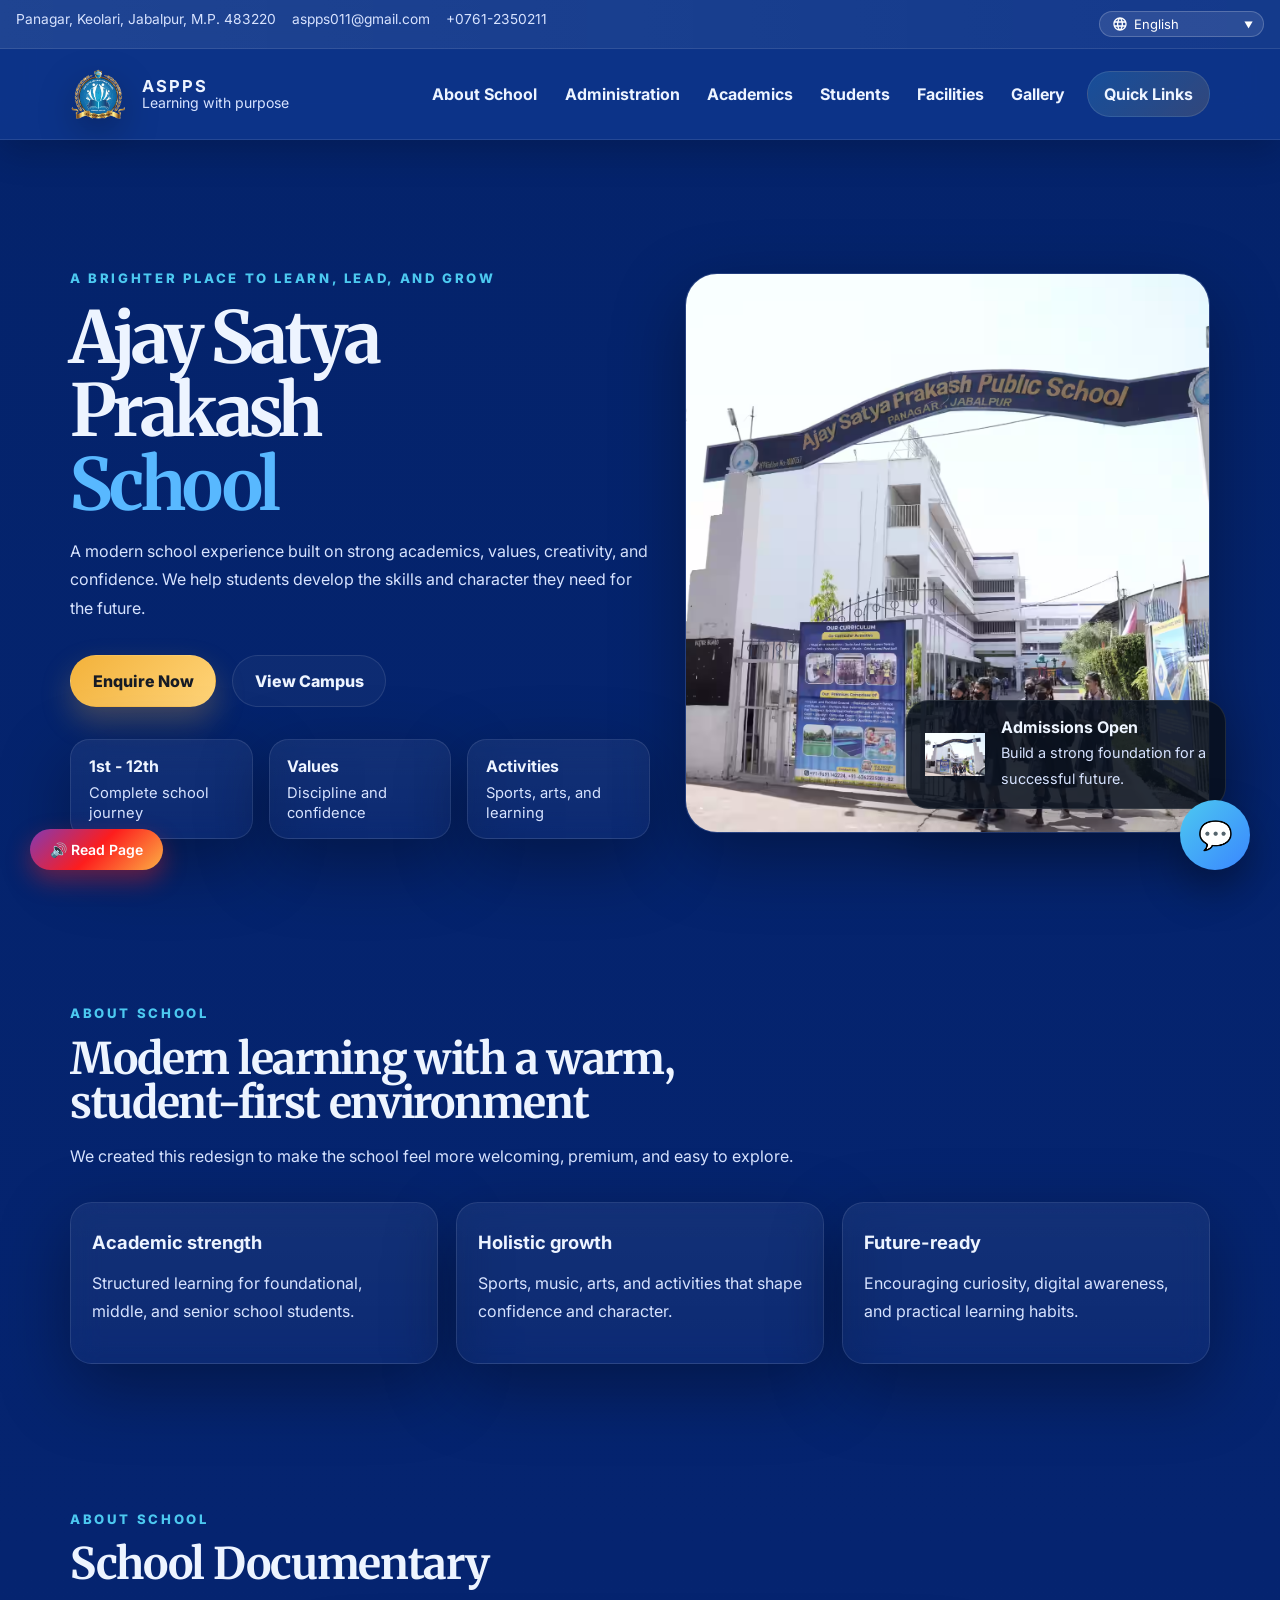
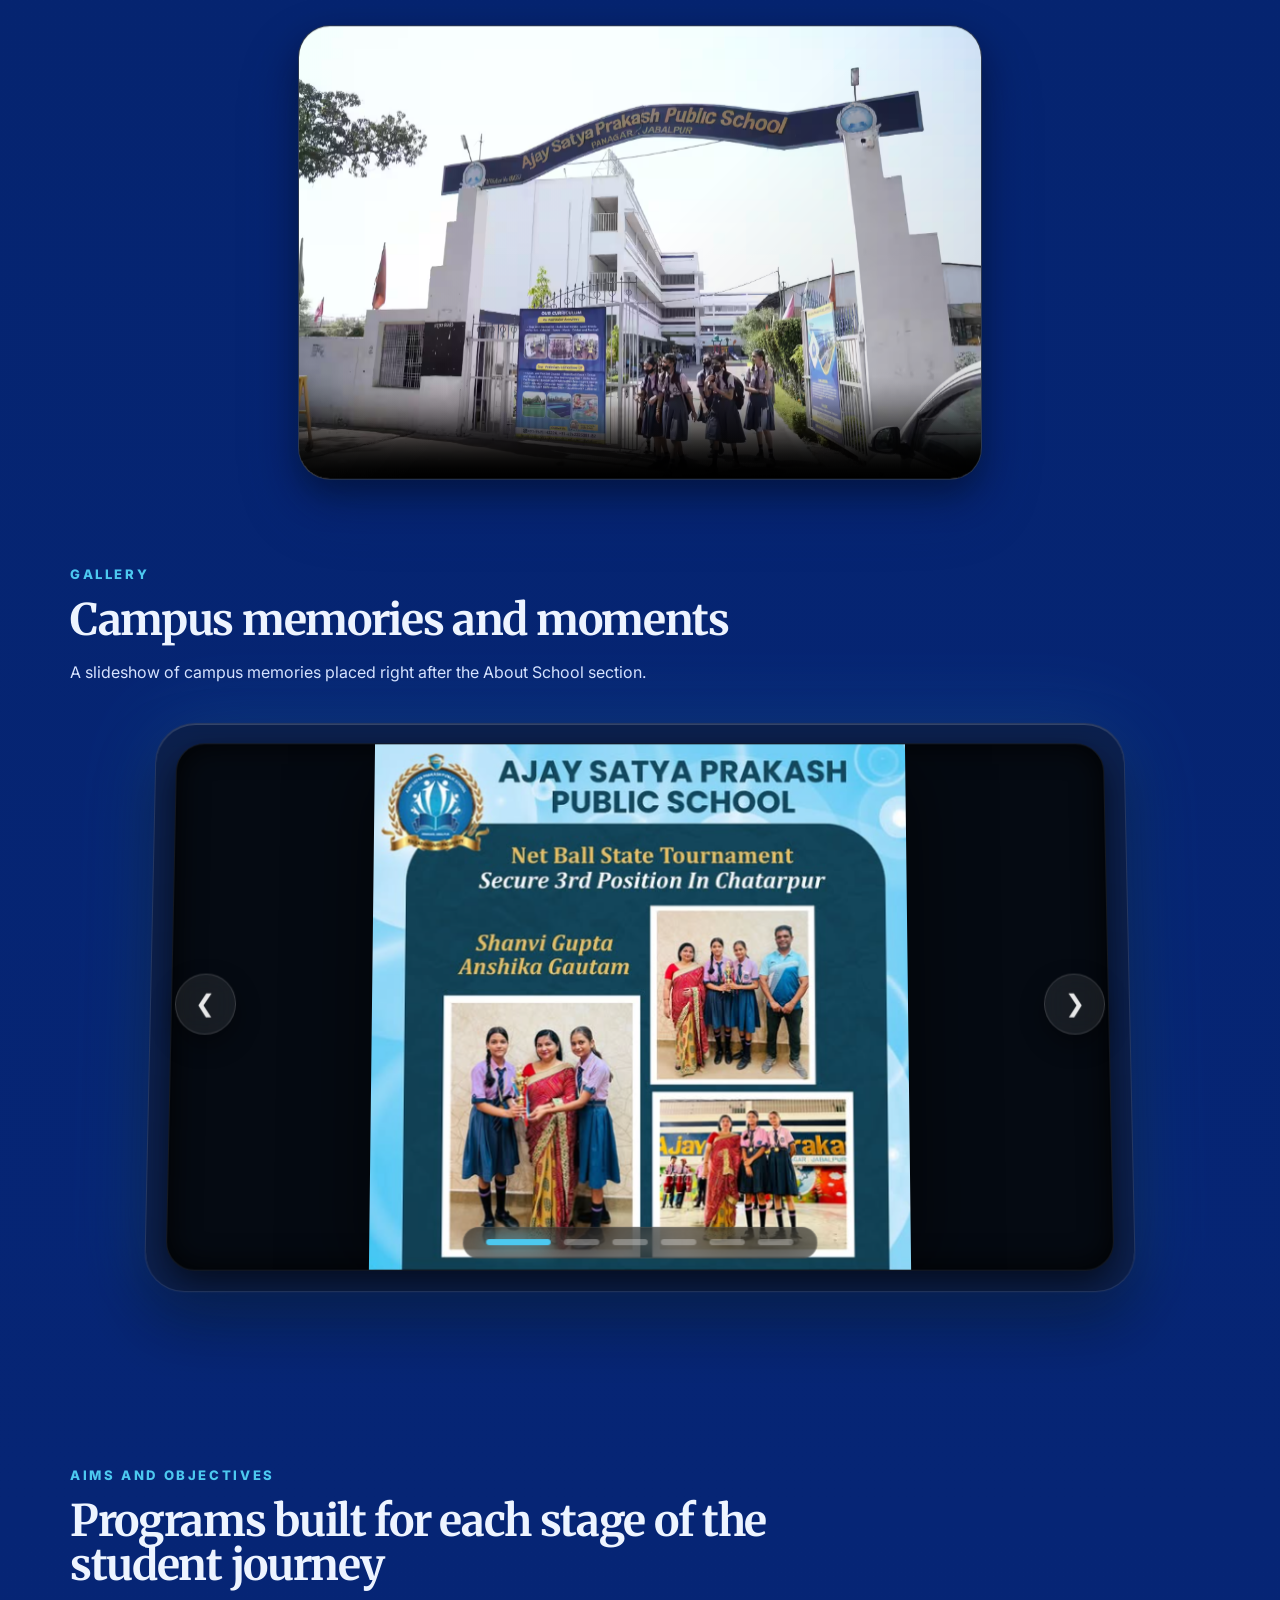
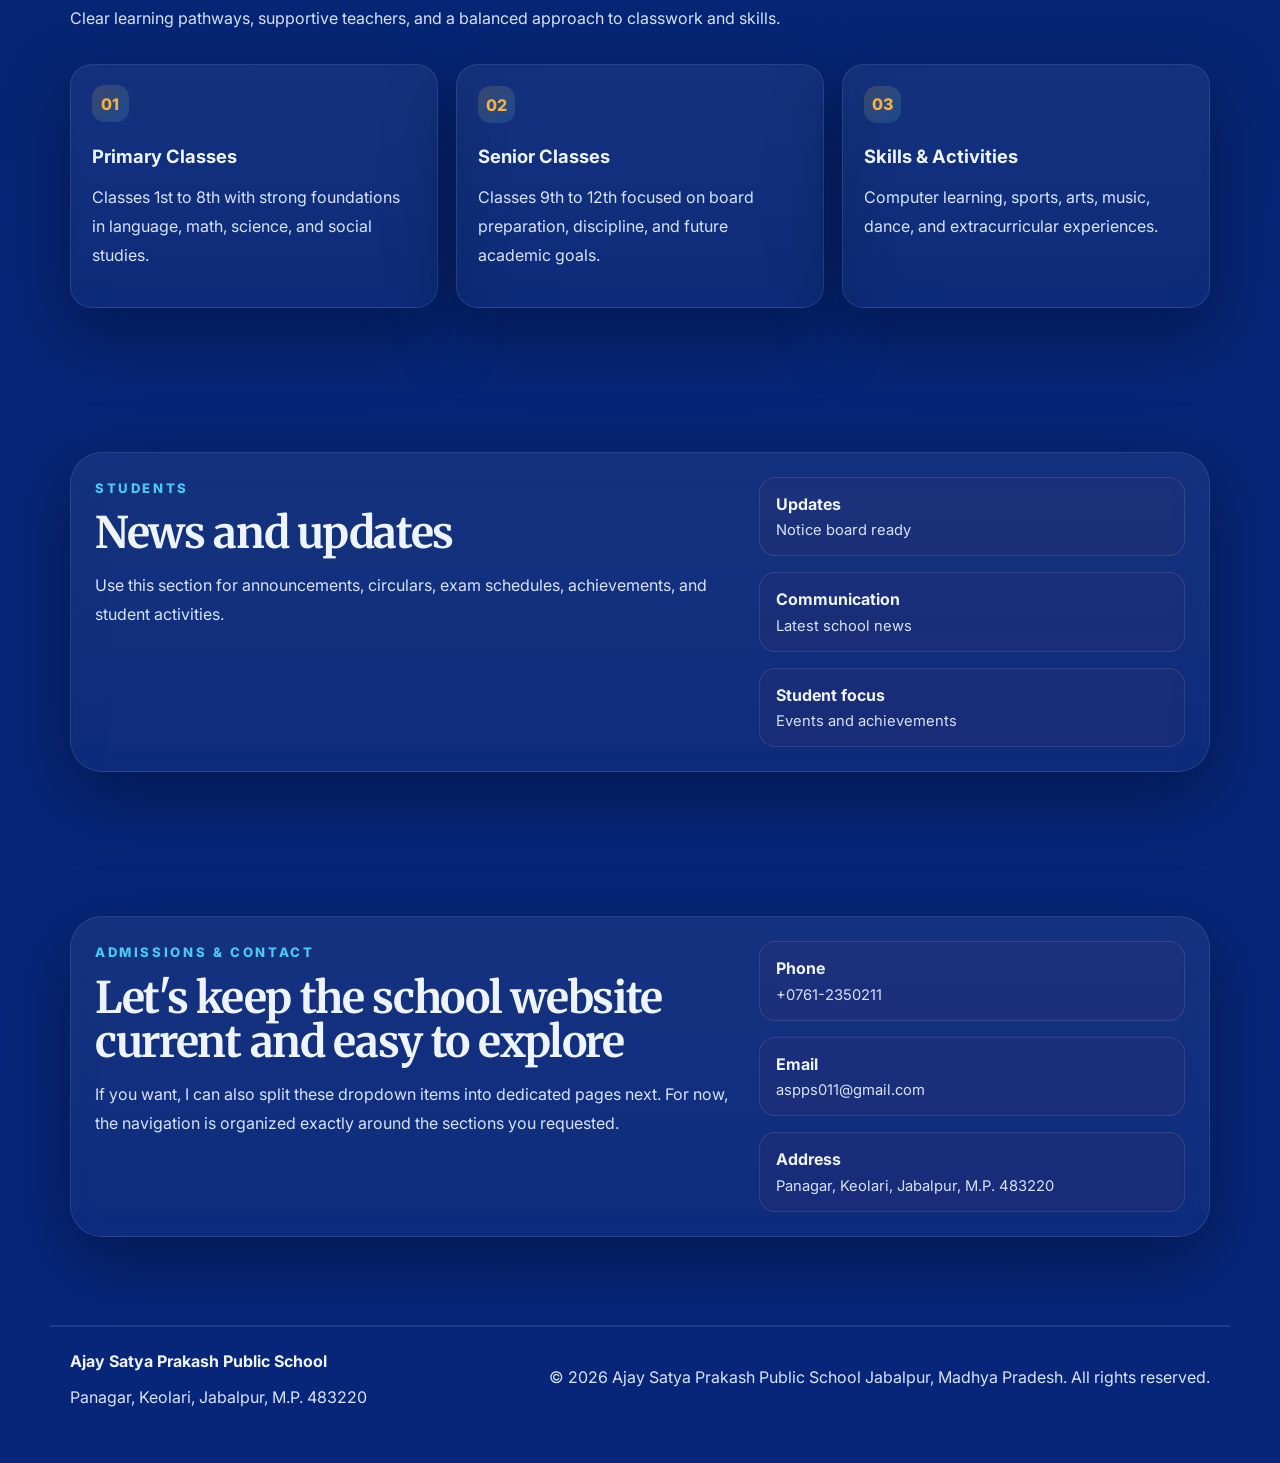
==== commit 08fcb4b5: "updated AI" ====
--- a/index.html
+++ b/index.html
@@ -9,6 +9,59 @@
   <link rel="preconnect" href="https://fonts.gstatic.com" crossorigin>
   <link href="https://fonts.googleapis.com/css2?family=Inter:wght@400;500;600;700;800&family=Merriweather:wght@700;900&display=swap" rel="stylesheet">
   <link rel="stylesheet" href="style.min.css">
+  <style>
+    /* Google Translate CSS Overrides & Custom Switcher */
+    body { top: 0 !important; }
+    .skiptranslate iframe { display: none !important; }
+    #google_translate_element { display: none !important; }
+    
+    .custom-lang-selector {
+      margin-left: auto;
+      position: relative;
+      display: flex;
+      align-items: center;
+      gap: 6px;
+      background: rgba(255, 255, 255, 0.1);
+      padding: 4px 12px;
+      border-radius: 20px;
+      cursor: pointer;
+      border: 1px solid rgba(255, 255, 255, 0.2);
+      transition: background 0.3s ease;
+    }
+    .custom-lang-selector:hover {
+      background: rgba(255, 255, 255, 0.2);
+    }
+    .custom-lang-selector svg {
+      width: 16px;
+      height: 16px;
+      fill: #fff;
+    }
+    .custom-lang-selector select {
+      background: transparent;
+      border: none;
+      color: #fff;
+      font-size: 13px;
+      font-family: inherit;
+      cursor: pointer;
+      outline: none;
+      -webkit-appearance: none;
+      -moz-appearance: none;
+      appearance: none;
+      padding-right: 12px;
+    }
+    .custom-lang-selector select option {
+      background: #1e3a8a;
+      color: #fff;
+    }
+    .custom-lang-selector::after {
+      content: "▼";
+      font-size: 9px;
+      color: #fff;
+      position: absolute;
+      right: 10px;
+      pointer-events: none;
+    }
+  </style>
 </head>
 <body>
   <header class="site-header">
@@ -16,6 +69,22 @@
       <div class="topbar__item">Panagar, Keolari, Jabalpur, M.P. 483220</div>
       <div class="topbar__item">aspps011@gmail.com</div>
       <div class="topbar__item">+0761-2350211</div>
+      
+      <!-- Hidden Google Translate Element -->
+      <div id="google_translate_element"></div>
+      
+      <!-- Custom Attractive Language Switcher -->
+      <div class="custom-lang-selector" aria-label="Select Language">
+        <svg viewBox="0 0 24 24"><path d="M11.99 2C6.47 2 2 6.48 2 12s4.47 10 9.99 10C17.52 22 22 17.52 22 12S17.52 2 11.99 2zm6.93 6h-2.95c-.32-1.25-.78-2.45-1.38-3.56 1.84.63 3.37 1.91 4.33 3.56zM12 4.04c.83 1.2 1.48 2.53 1.91 3.96h-3.82c.43-1.43 1.08-2.76 1.91-3.96zM4.26 14C4.1 13.36 4 12.69 4 12s.1-1.36.26-2h3.38c-.08.66-.14 1.32-.14 2 0 .68.06 1.34.14 2H4.26zm.82 2h2.95c.32 1.25.78 2.45 1.38 3.56-1.84-.63-3.37-1.9-4.33-3.56zm2.95-8H5.08c.96-1.66 2.49-2.93 4.33-3.56C8.81 5.55 8.35 6.75 8.03 8zM12 19.96c-.83-1.2-1.48-2.53-1.91-3.96h3.82c-.43 1.43-1.08 2.76-1.91 3.96zM14.34 14H9.66c-.09-.66-.16-1.32-.16-2 0-.68.07-1.35.16-2h4.68c.09.65.16 1.32.16 2 0 .68-.07 1.34-.16 2zm.25 5.56c.6-1.11 1.06-2.31 1.38-3.56h2.95c-.96 1.65-2.49 2.93-4.33 3.56zM16.36 14c.08-.66.14-1.32.14-2 0-.68-.06-1.34-.14-2h3.38c.16.64.26 1.31.26 2s-.1 1.36-.26 2h-3.38z"/></svg>
+        <select id="customLanguageSelect" onchange="translatePage(this.value)">
+          <option value="en">English</option>
+          <option value="hi">हिन्दी (Hindi)</option>
+          <option value="mr">मराठी (Marathi)</option>
+          <option value="gu">ગુજરાતી (Gujarati)</option>
+          <option value="ta">தமிழ் (Tamil)</option>
+          <option value="te">తెలుగు (Telugu)</option>
+        </select>
+      </div>
     </div>
 
     <nav class="nav">
@@ -33,7 +102,7 @@
         <div class="nav-item">
           <button class="nav-link" type="button">About School</button>
           <div class="dropdown">
-            <a href="#about-school">About School</a>
+            <a href="campus-info.html">About School</a>
             <a href="#aims">Aims and Objectives</a>
             <a href="#school-info">School Information</a>
             <a href="#documentary">School Documentary</a>
@@ -377,5 +446,31 @@
       restart();
     }
   </script>
+  <link rel="stylesheet" href="assets/chatbot/chatbot.css">
+  <div id="aspps-ai"></div>
+  <script src="assets/chatbot/chatbot.js"></script>
+
+  <!-- AI Text-to-Speech Accessibility -->
+  <script src="assets/tts/text-to-speech.js"></script>
+
+  <!-- Google Translate AI (Multilingual Support) -->
+  <script type="text/javascript">
+    function googleTranslateElementInit() {
+      new google.translate.TranslateElement({
+        pageLanguage: 'en',
+        includedLanguages: 'en,hi,mr,gu,ta,te',
+        autoDisplay: false
+      }, 'google_translate_element');
+    }
+
+    function translatePage(lang) {
+      var select = document.querySelector('.goog-te-combo');
+      if (select) {
+        select.value = lang;
+        select.dispatchEvent(new Event('change'));
+      }
+    }
+  </script>
+  <script type="text/javascript" src="//translate.google.com/translate_a/element.js?cb=googleTranslateElementInit"></script>
 </body>
 </html>
--- a/assets/chatbot/chatbot.css
+++ b/assets/chatbot/chatbot.css
@@ -0,0 +1,256 @@
+﻿.ai-chatbot{
+  position:fixed;
+  right:30px;
+  bottom:30px;
+  z-index:99999;
+  font-family:Inter,system-ui,-apple-system,BlinkMacSystemFont,"Segoe UI",sans-serif;
+}
+
+.ai-button{
+  width:70px;
+  height:70px;
+  border:0;
+  border-radius:50%;
+  cursor:pointer;
+  font-size:28px;
+  display:grid;
+  place-items:center;
+  color:#fff;
+  background:linear-gradient(135deg,#4cc9f0,#3a86ff);
+  box-shadow:0 20px 40px rgba(0,0,0,.35);
+  transition:transform .35s ease, box-shadow .35s ease, filter .35s ease;
+}
+
+.ai-button:hover{
+  transform:translateY(-5px) scale(1.08);
+  box-shadow:0 24px 50px rgba(58,134,255,.3);
+  filter:saturate(1.05);
+}
+
+.ai-button:focus-visible,
+.ai-header button:focus-visible,
+.ai-suggestions button:focus-visible,
+.ai-input button:focus-visible,
+.ai-input input:focus-visible{
+  outline:2px solid rgba(76,201,240,.8);
+  outline-offset:3px;
+}
+
+.ai-window{
+  width:min(380px,calc(100vw - 30px));
+  height:min(600px,calc(100vh - 130px));
+  position:absolute;
+  right:0;
+  bottom:90px;
+  display:none;
+  flex-direction:column;
+  overflow:hidden;
+  border:1px solid rgba(255,255,255,.18);
+  border-radius:24px;
+  background:linear-gradient(180deg,rgba(11,18,32,.88),rgba(16,24,40,.74));
+  backdrop-filter:blur(22px);
+  -webkit-backdrop-filter:blur(22px);
+  box-shadow:0 30px 70px rgba(0,0,0,.45);
+  color:var(--text,#f5f7fb);
+}
+
+.ai-window.show{
+  display:flex;
+  animation:aiPop .28s ease-out;
+}
+
+.ai-header{
+  display:flex;
+  align-items:center;
+  justify-content:space-between;
+  gap:1rem;
+  padding:1rem 1rem .9rem;
+  border-bottom:1px solid rgba(255,255,255,.08);
+  background:linear-gradient(180deg,rgba(255,255,255,.08),transparent);
+}
+
+.ai-title{
+  font-weight:800;
+  letter-spacing:.06em;
+  text-transform:uppercase;
+  font-size:.82rem;
+  display:flex;
+  align-items:center;
+  gap:.5rem;
+}
+
+.ai-title::before{
+  content:"";
+  width:.65rem;
+  height:.65rem;
+  border-radius:50%;
+  background:linear-gradient(135deg,#4cc9f0,#3a86ff);
+  box-shadow:0 0 18px rgba(76,201,240,.65);
+}
+
+.ai-header button{
+  border:0;
+  background:rgba(255,255,255,.08);
+  color:inherit;
+  width:2.25rem;
+  height:2.25rem;
+  border-radius:50%;
+  cursor:pointer;
+  font-size:1.05rem;
+  line-height:1;
+  transition:background .2s ease, transform .2s ease;
+}
+
+.ai-header button:hover{
+  background:rgba(255,255,255,.16);
+  transform:scale(1.05);
+}
+
+.ai-body{
+  flex:1;
+  overflow:auto;
+  padding:1rem;
+  display:flex;
+  flex-direction:column;
+  gap:.75rem;
+  scrollbar-width:thin;
+  scrollbar-color:rgba(255,255,255,.2) transparent;
+}
+
+.ai-body::-webkit-scrollbar{
+  width:.45rem;
+}
+
+.ai-body::-webkit-scrollbar-thumb{
+  background:rgba(255,255,255,.18);
+  border-radius:999px;
+}
+
+.bot-message,
+.user-message{
+  max-width:88%;
+  padding:.95rem 1rem;
+  border-radius:1.15rem;
+  line-height:1.7;
+  font-size:.95rem;
+  box-shadow:0 10px 22px rgba(0,0,0,.16);
+}
+
+.bot-message{
+  align-self:flex-start;
+  background:rgba(255,255,255,.08);
+  border:1px solid rgba(255,255,255,.08);
+}
+
+.user-message{
+  align-self:flex-end;
+  background:linear-gradient(135deg,rgba(76,201,240,.2),rgba(58,134,255,.24));
+  border:1px solid rgba(76,201,240,.18);
+}
+
+.ai-suggestions{
+  display:flex;
+  flex-wrap:wrap;
+  gap:.55rem;
+  padding:0 1rem 1rem;
+}
+
+.ai-suggestions button{
+  border:1px solid rgba(255,255,255,.12);
+  background:rgba(255,255,255,.06);
+  color:inherit;
+  border-radius:999px;
+  padding:.55rem .9rem;
+  font-size:.85rem;
+  cursor:pointer;
+  transition:transform .2s ease, background .2s ease, border-color .2s ease;
+}
+
+.ai-suggestions button:hover{
+  transform:translateY(-2px);
+  background:rgba(255,255,255,.11);
+  border-color:rgba(76,201,240,.28);
+}
+
+.ai-input{
+  display:flex;
+  gap:.75rem;
+  padding:0 1rem 1rem;
+}
+
+.ai-input input{
+  flex:1;
+  min-width:0;
+  border:1px solid rgba(255,255,255,.12);
+  border-radius:999px;
+  background:rgba(255,255,255,.06);
+  color:inherit;
+  padding:.95rem 1rem;
+  font-size:.95rem;
+}
+
+.ai-input input::placeholder{
+  color:rgba(255,255,255,.55);
+}
+
+.ai-input button{
+  border:0;
+  width:3rem;
+  min-width:3rem;
+  height:3rem;
+  border-radius:50%;
+  cursor:pointer;
+  color:#fff;
+  background:linear-gradient(135deg,#4cc9f0,#3a86ff);
+  box-shadow:0 14px 24px rgba(58,134,255,.28);
+  font-size:1.2rem;
+  transition:transform .2s ease, box-shadow .2s ease;
+}
+
+.ai-input button:hover{
+  transform:translateY(-2px);
+  box-shadow:0 18px 28px rgba(58,134,255,.34);
+}
+
+@keyframes aiPop{
+  from{
+    opacity:0;
+    transform:translateY(10px) scale(.96);
+  }
+  to{
+    opacity:1;
+    transform:translateY(0) scale(1);
+  }
+}
+
+@media (max-width: 640px){
+  .ai-chatbot{
+    right:16px;
+    bottom:16px;
+  }
+
+  .ai-button{
+    width:64px;
+    height:64px;
+    font-size:26px;
+  }
+
+  .ai-window{
+    width:min(100vw - 32px, 380px);
+    height:min(72vh, 540px);
+    bottom:84px;
+  }
+}
+
+@media (prefers-reduced-motion: reduce){
+  .ai-button,
+  .ai-header button,
+  .ai-suggestions button,
+  .ai-input button{
+    transition:none;
+  }
+
+  .ai-window.show{
+    animation:none;
+  }
+}
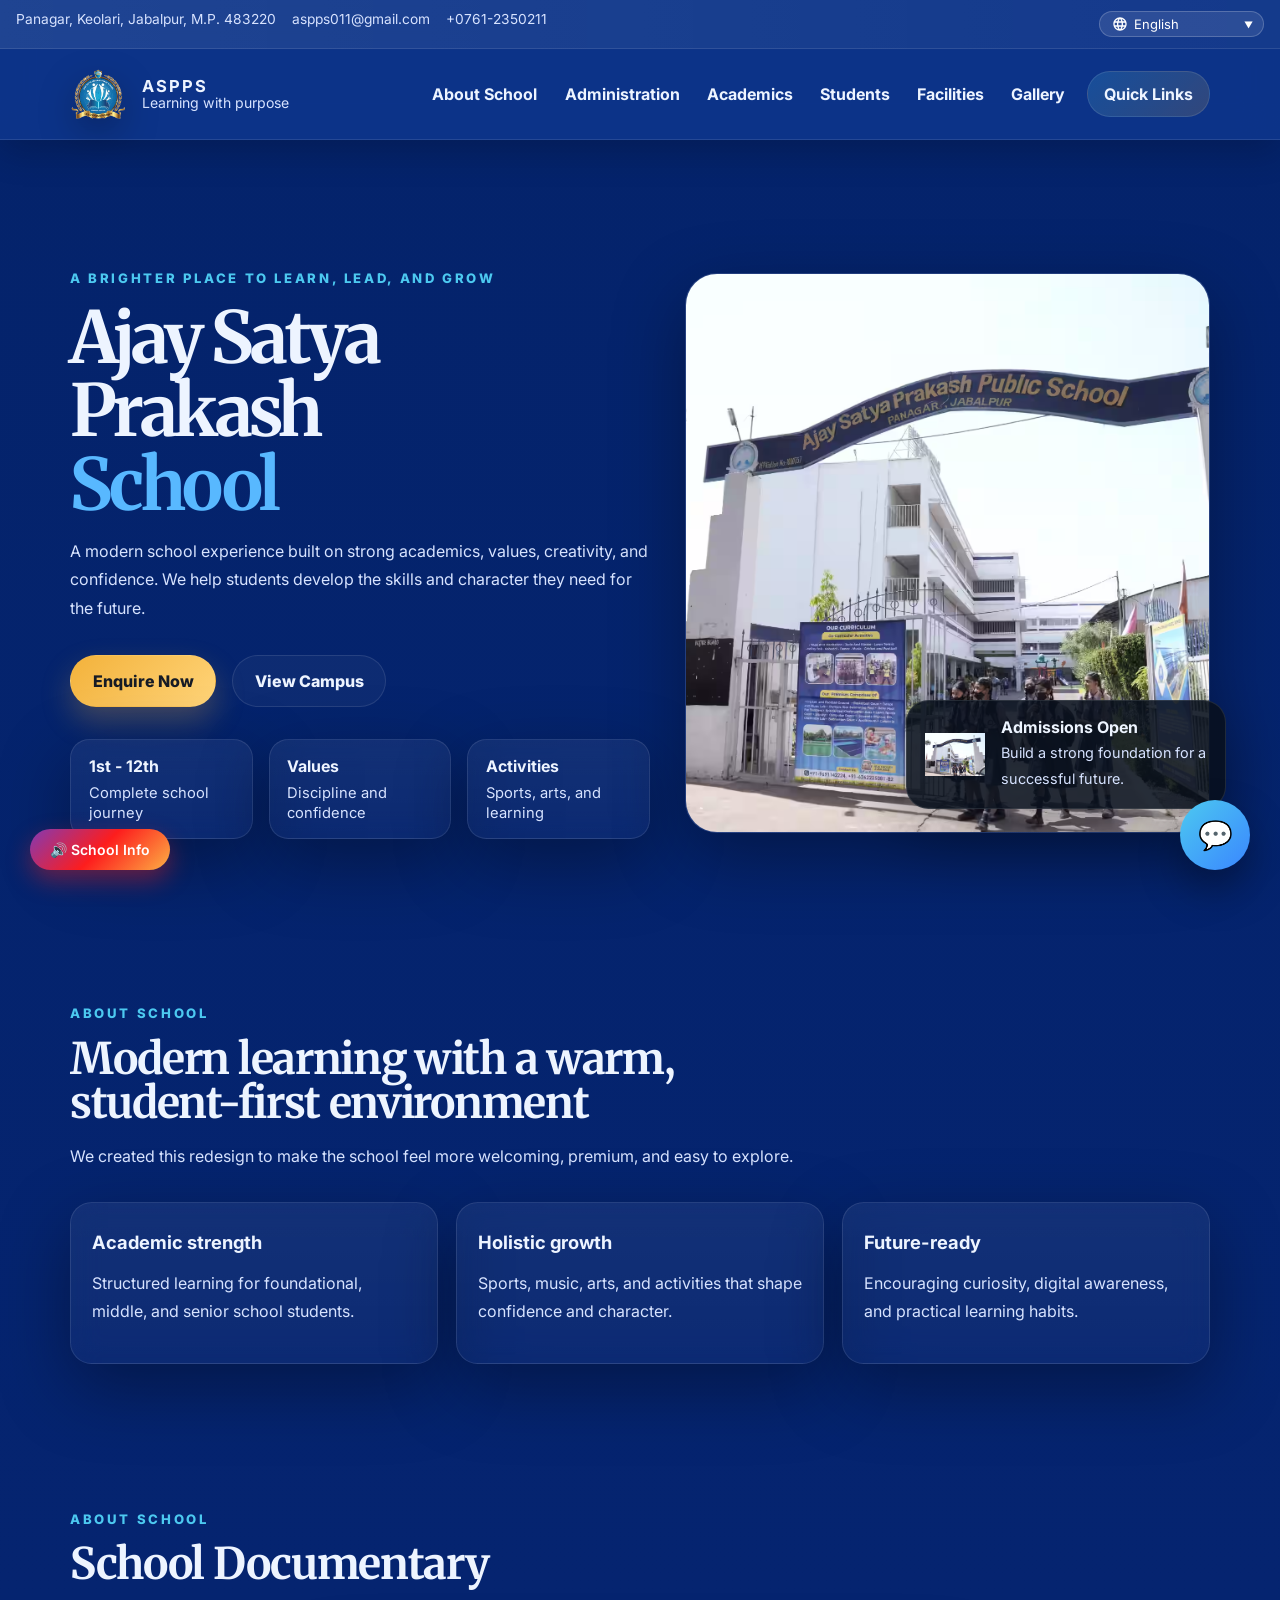
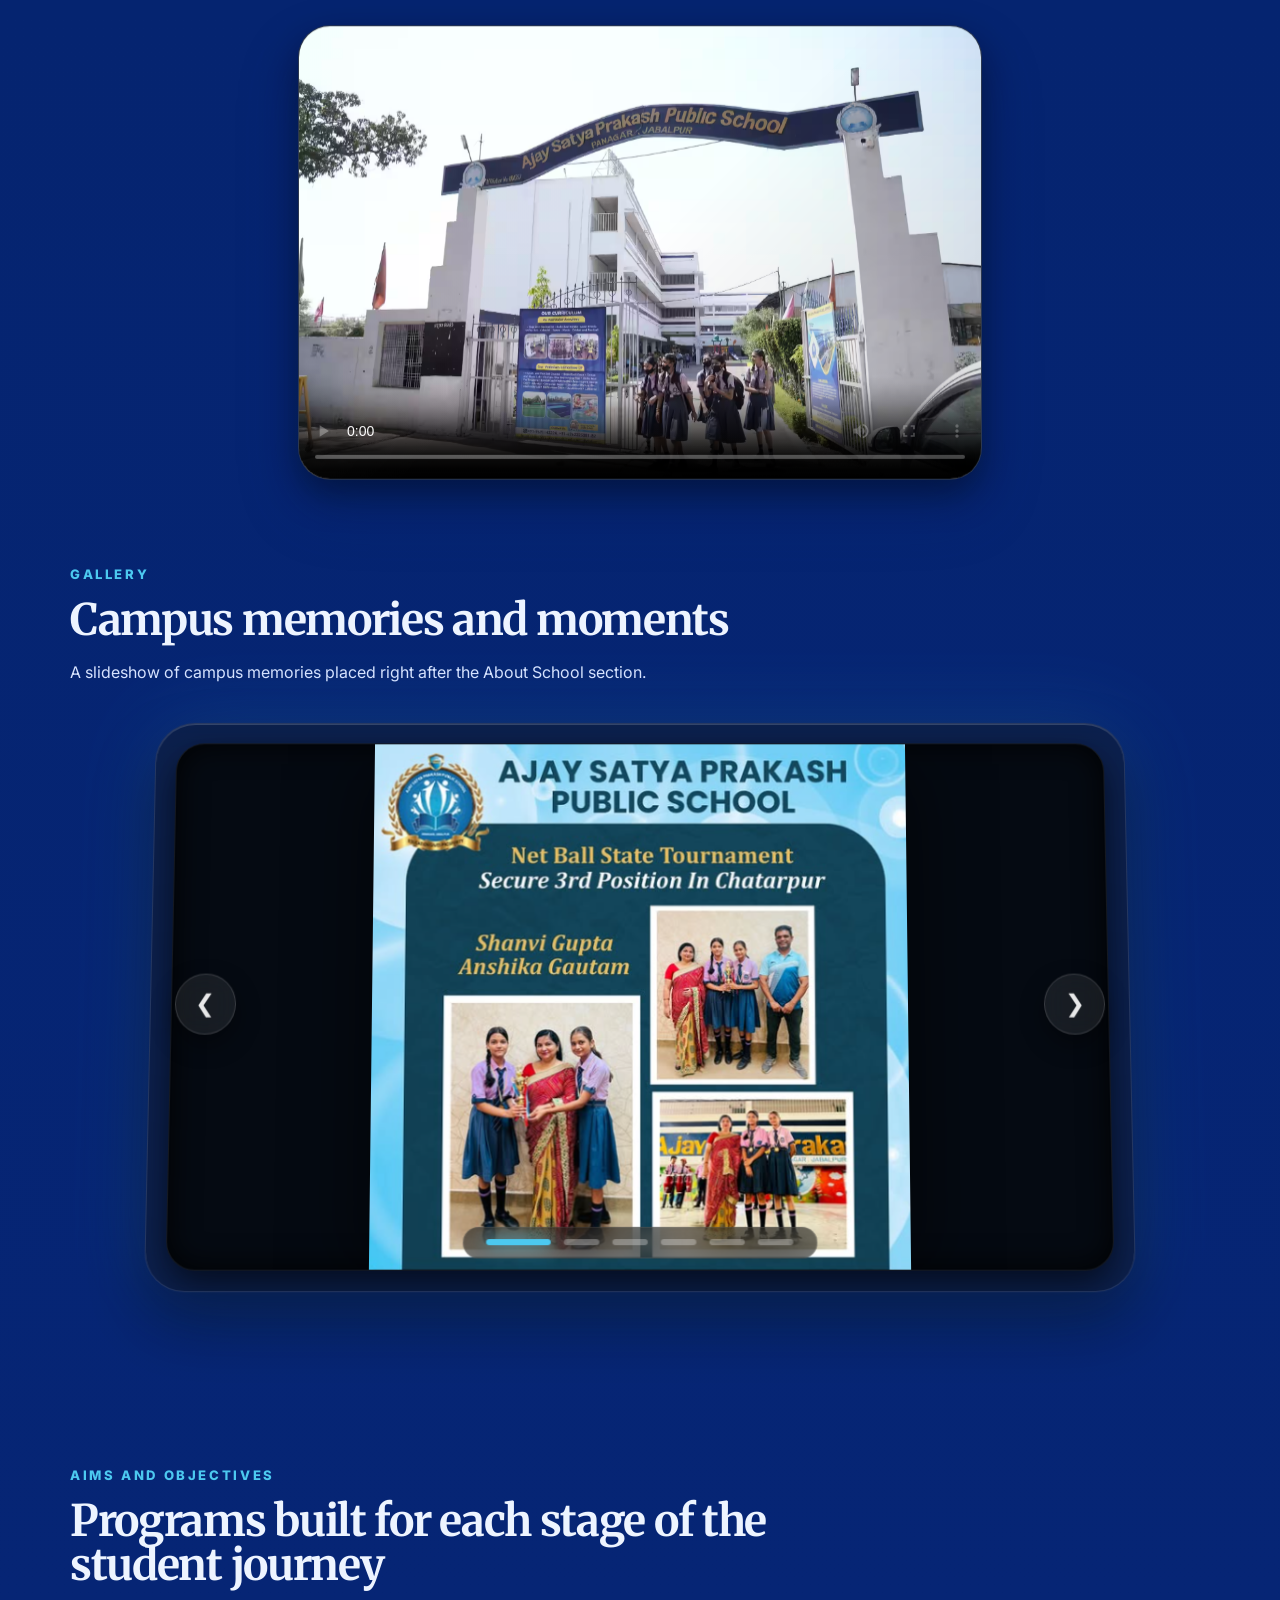
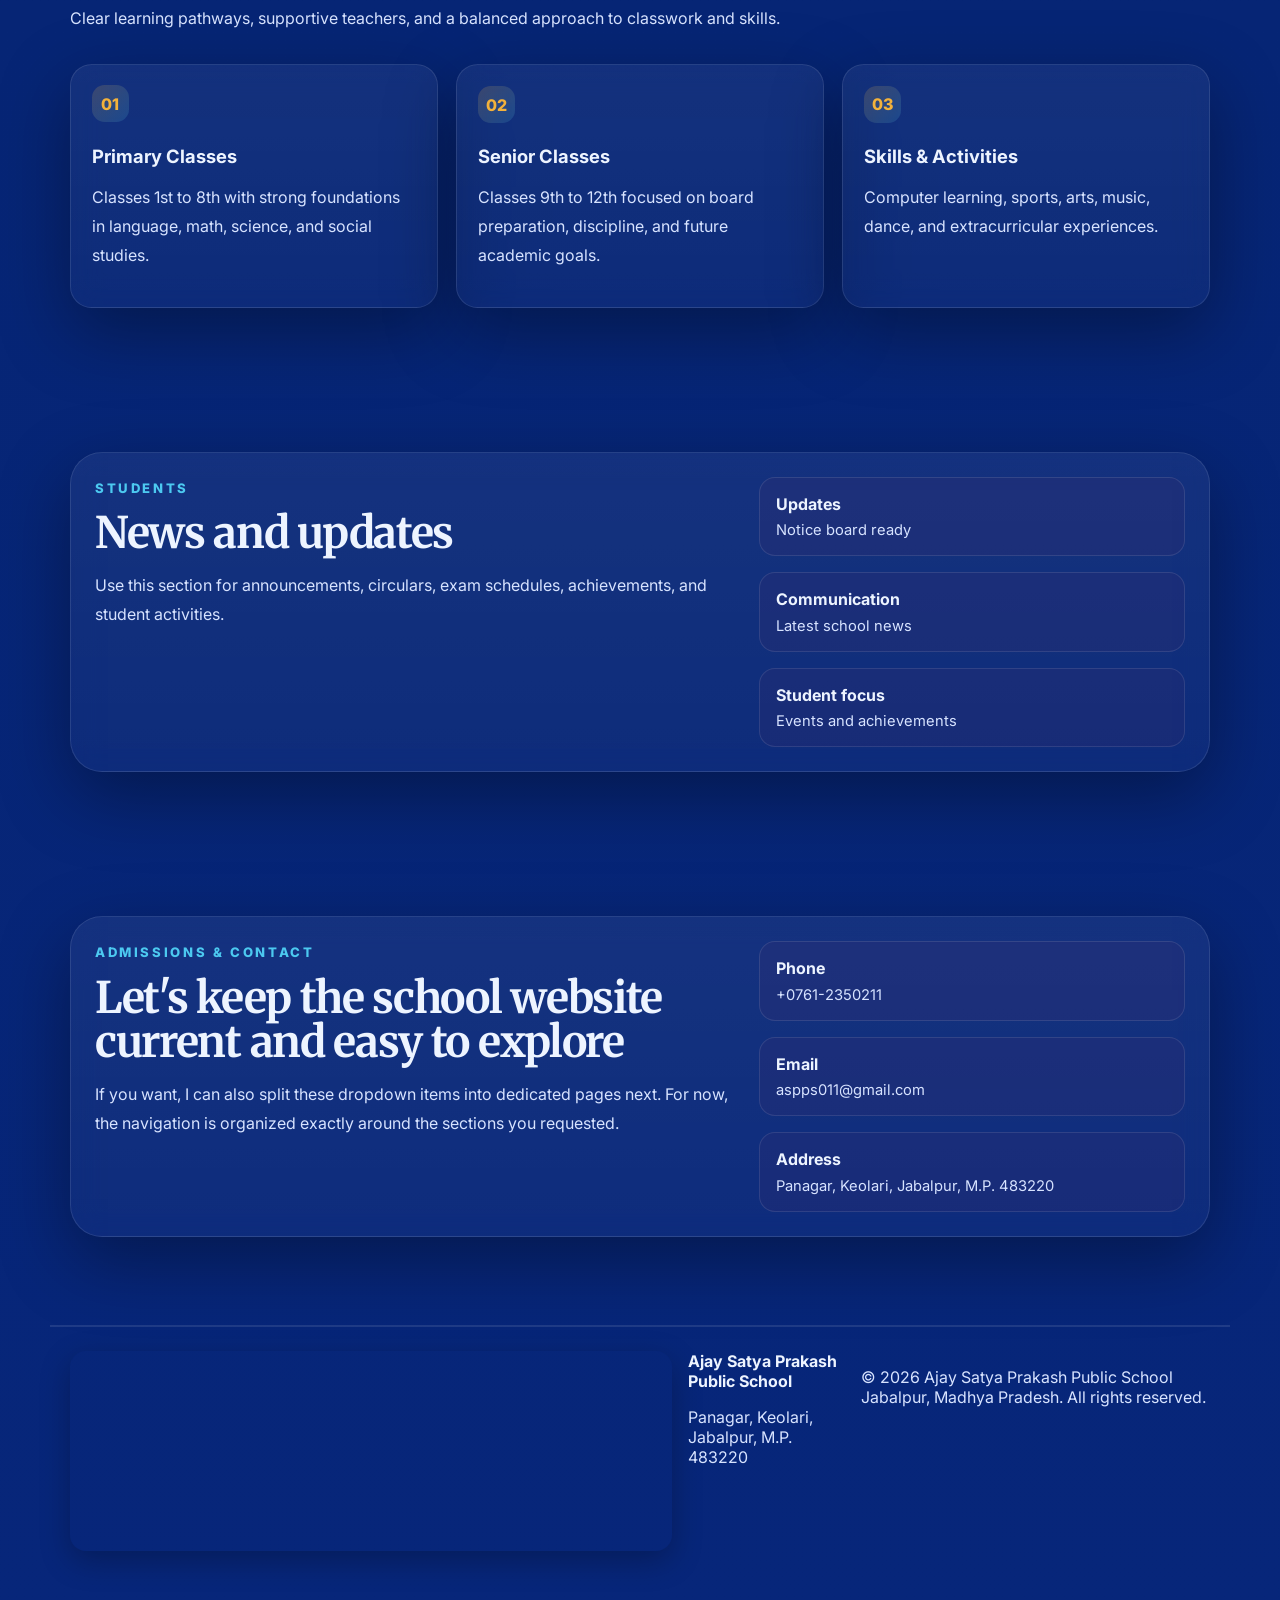
==== commit df9d682f: "map updated" ====
--- a/index.html
+++ b/index.html
@@ -367,6 +367,9 @@
   </main>
 
   <footer class="site-footer">
+    <div class="footer-map" style="width: 100%; border-radius: 16px; overflow: hidden; margin-bottom: 2rem; box-shadow: 0 10px 30px rgba(0,0,0,0.25);">
+      <iframe src="https://www.google.com/maps/embed?pb=!1m18!1m12!1m3!1d3072.2384226062413!2d79.9791909844836!3d23.2696051597517!2m3!1f0!2f0!3f0!3m2!1i1024!2i768!4f13.1!3m3!1m2!1s0x3981a5ce4835913f%3A0x2c936987c5fdc0fb!2sAjay%20Satya%20Prakash%20Senior%20Secondary%20School%20%7C%20Best%20School%20%7C%20Best%20School%20For%20Kids%20%7C%20Best%20School%20In%20Panagar!5e0!3m2!1sen!2sin!4v1785653124131!5m2!1sen!2sin" width="100%" height="200" style="border:0; display: block;" allowfullscreen="" loading="lazy" referrerpolicy="strict-origin-when-cross-origin"></iframe>
+    </div>
     <div>
       <strong>Ajay Satya Prakash Public School</strong>
       <p>Panagar, Keolari, Jabalpur, M.P. 483220</p>
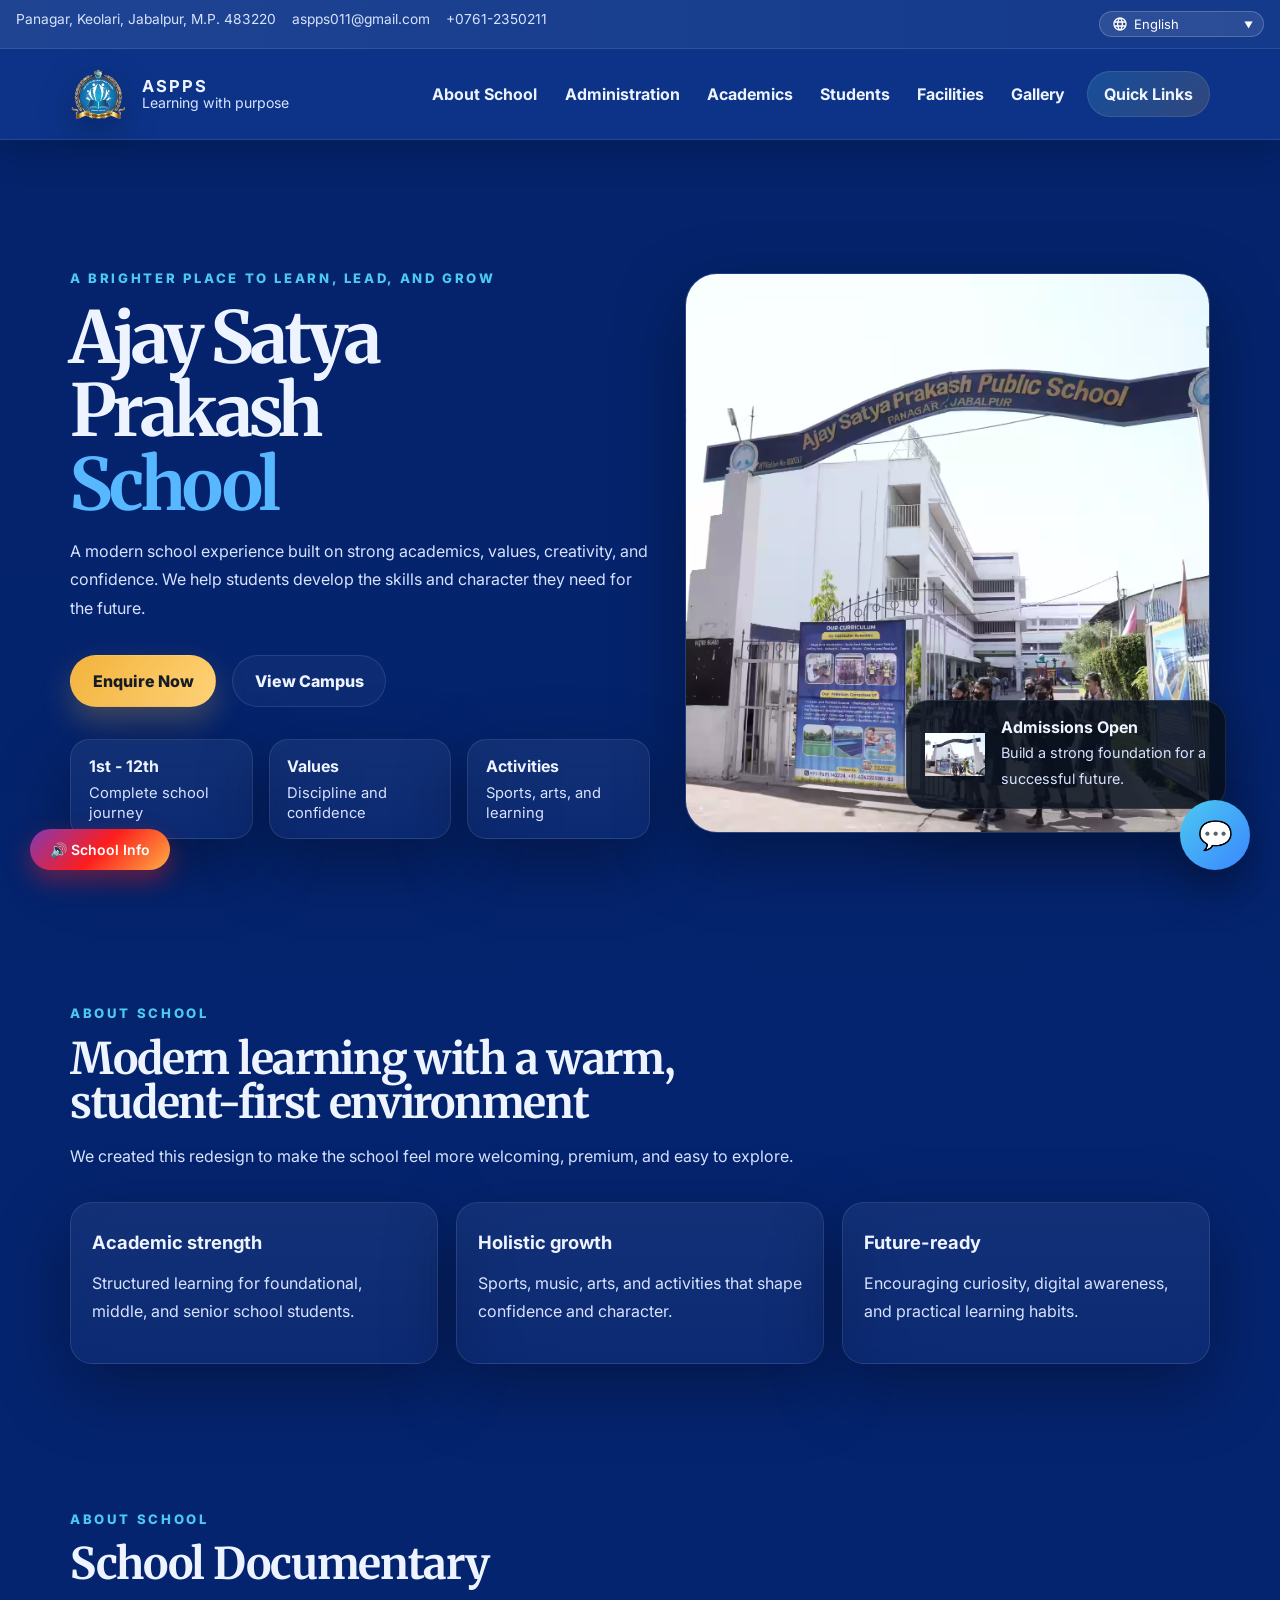
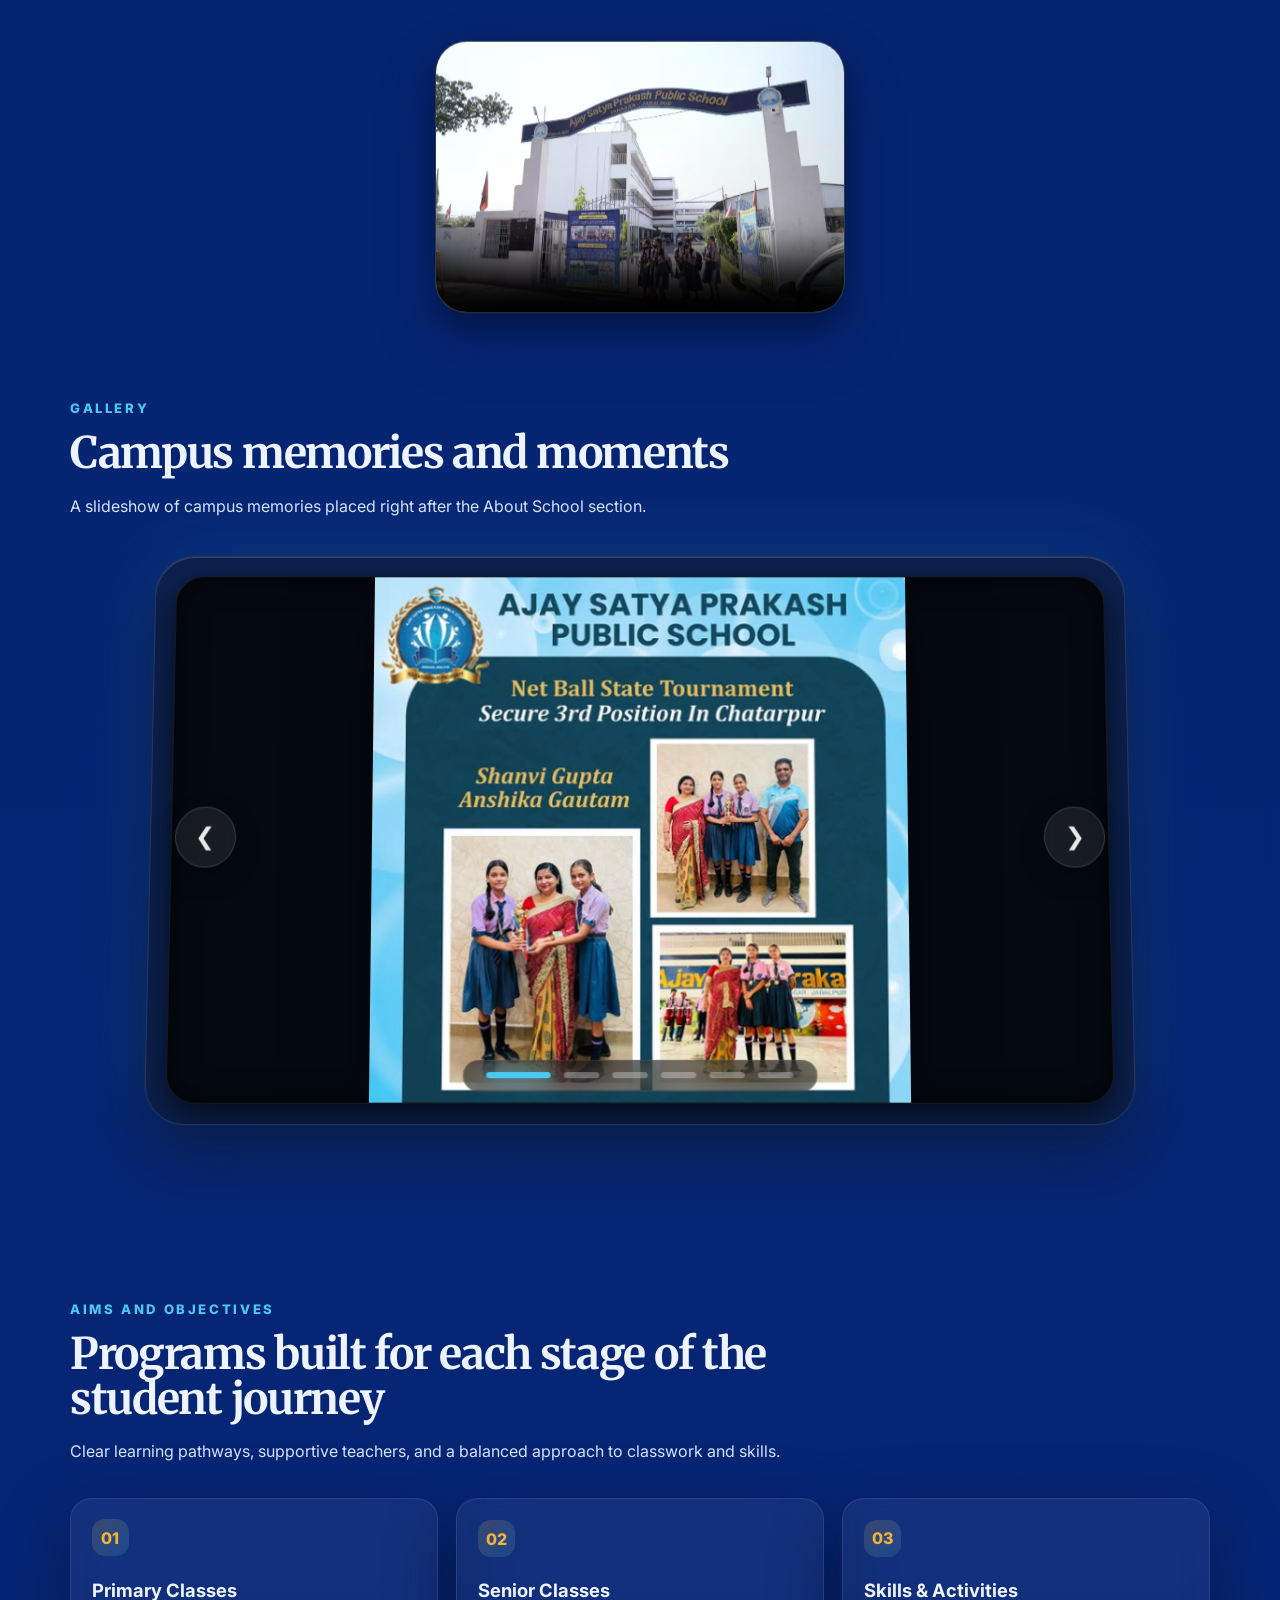
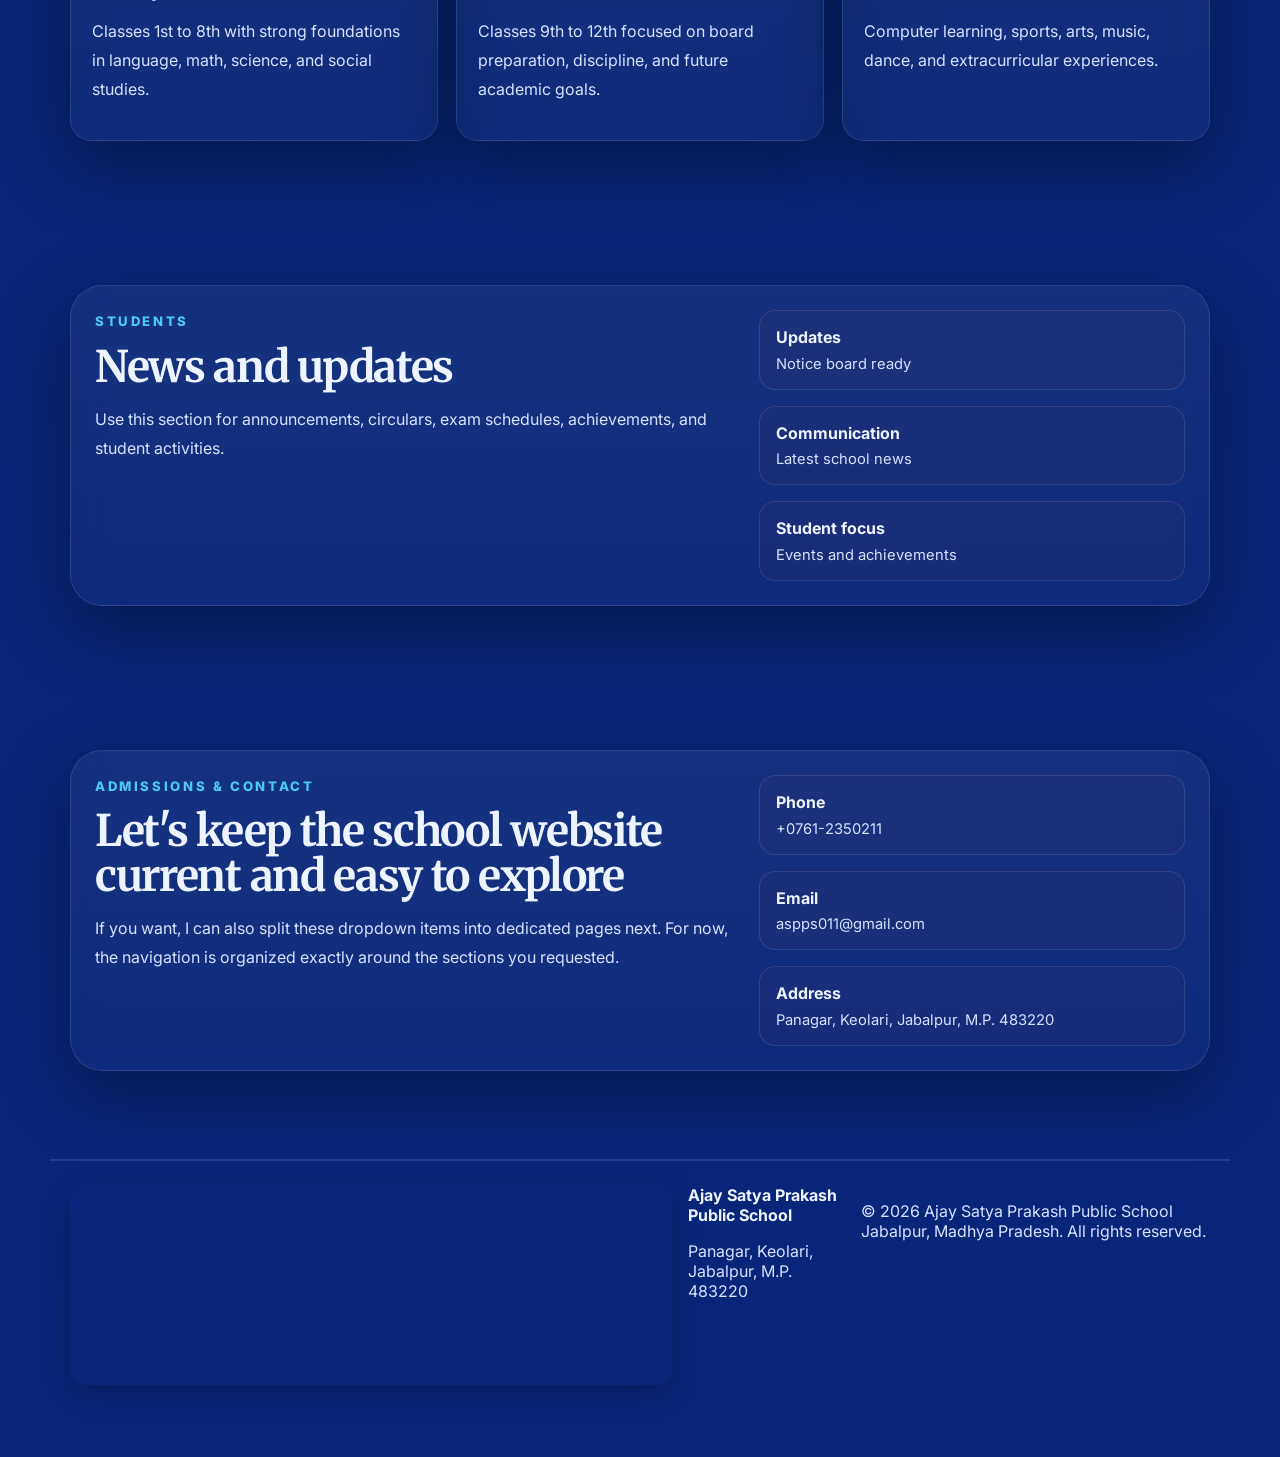
==== commit 5566083d: "updated final" ====
--- a/index.html
+++ b/index.html
@@ -1,4 +1,4 @@
-<!DOCTYPE html>
+﻿<!DOCTYPE html>
 <html lang="en">
 <head>
   <meta charset="UTF-8">
@@ -8,7 +8,7 @@
   <link rel="preconnect" href="https://fonts.googleapis.com">
   <link rel="preconnect" href="https://fonts.gstatic.com" crossorigin>
   <link href="https://fonts.googleapis.com/css2?family=Inter:wght@400;500;600;700;800&family=Merriweather:wght@700;900&display=swap" rel="stylesheet">
-  <link rel="stylesheet" href="style.min.css">
+  <link rel="stylesheet" href="css/style.min.css">
   <style>
     /* Google Translate CSS Overrides & Custom Switcher */
     body { top: 0 !important; }
--- a/css/style.min.css
+++ b/css/style.min.css
@@ -0,0 +1,401 @@
+:root{--bg: #04236b;--bg-2:#07267a;--panel:#0f1d34;--panel-2:#13264a;--text:#edf4ff;--muted:#d7e3ff;--accent:#f3b23b;--accent-2:#4cc9f0;--accent-3:#8b5cf6;--line:rgba(255,255,255,.10);--shadow:0 24px 70px rgba(0,0,0,.34)}*{box-sizing:border-box}html{scroll-behavior:smooth}body{margin:0;font-family:Inter,system-ui,sans-serif;background:linear-gradient(180deg,var(--bg) 0%,var(--bg-2) 100%);color:var(--text)}a{color:inherit;text-decoration:none}img{max-width:100%;display:block}.site-header{position:sticky;top:0;z-index:20;background:rgba(16, 57, 145, 0.78);backdrop-filter:blur(18px);border-bottom:1px solid var(--line);box-shadow:0 10px 35px rgba(0,0,0,.2)}.topbar{display:flex;gap:1rem;justify-content:center;flex-wrap:wrap;padding:.7rem 1rem;font-size:.86rem;color:var(--muted);border-bottom:1px solid var(--line);background:linear-gradient(90deg,rgba(255,255,255,.08),rgba(255,255,255,.03))}.nav{max-width:1180px;margin:0 auto;display:flex;align-items:center;justify-content:space-between;gap:1rem;padding:1rem 1.25rem}.brand{display:flex;align-items:center;gap:.85rem}.brand__logo{width:58px;height:58px;object-fit:contain;filter:drop-shadow(0 12px 18px rgba(0,0,0,.28))}.brand__text{display:flex;flex-direction:column;line-height:1.05}.brand__text strong{font-size:1.03rem;letter-spacing:.12em;text-transform:uppercase}.brand__text small{color:var(--muted);font-size:.88rem}.nav__toggle{display:none;border:1px solid var(--line);background:linear-gradient(180deg,rgba(255,255,255,.08),rgba(255,255,255,.04));color:var(--text);padding:.82rem 1rem;border-radius:999px;box-shadow:0 10px 24px rgba(0,0,0,.18)}.nav__links{display:flex;align-items:center;gap:1rem;font-weight:700;color:var(--text)}.nav-item,.nav-link--simple{position:relative}.nav-link{border:0;background:transparent;color:inherit;font:inherit;font-weight:700;padding:.55rem .35rem;cursor:pointer}.nav-link--pill{padding:.75rem 1rem;border-radius:999px;background:linear-gradient(135deg,rgba(76,201,240,.18),rgba(243,178,59,.16));border:1px solid var(--line)}.nav-link--simple{padding:.55rem .35rem}.nav-item{display:flex;align-items:center}.dropdown{position:absolute;top:calc(100% + .6rem);left:0;display:none;min-width:230px;padding:.6rem;background:rgba(10,16,29,.96);border:1px solid var(--line);border-radius:1rem;box-shadow:var(--shadow);backdrop-filter:blur(16px);z-index:30}.dropdown--right{left:auto;right:0}.nav-item--open .dropdown{display:grid}.dropdown a{padding:.7rem .8rem;border-radius:.7rem;color:var(--text);font-weight:600}.dropdown a:hover{background:rgba(223,6,6,.904)}.nav__links a:after,.nav-link--simple:after{content:"";position:absolute;left:.35rem;bottom:.15rem;width:0;height:2px;background:linear-gradient(90deg,var(--accent),var(--accent-2));transition:width .25s ease}.nav__links a:hover:after,.nav-link--simple:hover:after{width:calc(100% - .7rem)}.hero{max-width:1180px;margin:0 auto;padding:4.2rem 1.25rem 2rem;display:grid;grid-template-columns:1.05fr .95fr;gap:2.2rem;align-items:center;min-height:calc(100vh - 110px)}.eyebrow,.section__eyebrow{display:inline-flex;align-items:center;gap:.5rem;font-size:.82rem;font-weight:800;letter-spacing:.2em;text-transform:uppercase;color:var(--accent-2)}.hero h1,.section__heading h2,.cta-panel h2{font-family:"Merriweather",Georgia,serif;line-height:1.02;margin:.9rem 0 1rem;color:var(--text)}.hero__title{font-size:clamp(2.9rem,5.6vw,5.6rem);max-width:7.6ch;letter-spacing:-.05em}.hero__title span{display:block}.hero__title span:nth-child(3){color:#58b8ff}.hero p,.section__heading p,.life-item p,.program-card p,.feature-card p,.cta-panel p{color:var(--muted);line-height:1.8;font-size:1rem}.hero__actions{display:flex;gap:1rem;flex-wrap:wrap;margin:2rem 0}.btn{display:inline-flex;align-items:center;justify-content:center;padding:.95rem 1.35rem;border-radius:999px;font-weight:800;border:1px solid transparent;transition:transform .2s ease,box-shadow .2s ease,background .2s ease}.btn:hover{transform:translateY(-2px)}.btn--primary{background:linear-gradient(135deg,var(--accent),#ffd479);color:#161b25;box-shadow:0 14px 30px rgba(243,178,59,.26)}.btn--ghost{border-color:var(--line);background:rgba(255,255,255,.04);color:var(--text)}.hero__stats{display:grid;grid-template-columns:repeat(3,minmax(0,1fr));gap:1rem;margin-top:2rem}.stat,.feature-card,.program-card,.life-item,.cta-panel{background:linear-gradient(180deg,rgba(255,255,255,.06),rgba(255,255,255,.03));border:1px solid var(--line);box-shadow:var(--shadow);backdrop-filter:blur(14px)}.stat{padding:1rem 1.1rem;border-radius:1.2rem}.stat strong,.contact-grid strong{display:block;font-size:1rem;margin-bottom:.35rem;color:var(--text)}.stat span,.contact-grid span{color:var(--muted);font-size:.92rem}.hero__visual{position:relative;min-height:560px}.hero__card{border-radius:2rem;overflow:hidden;border:1px solid var(--line);box-shadow:var(--shadow)}.hero__card--main{position:absolute;inset:0;background:linear-gradient(160deg,rgba(255,255,255,.05),rgba(255,255,255,.02))}.hero__image{width:100%;height:100%;object-fit:cover}.hero__card--floating{position:absolute;right:-1rem;bottom:1.5rem;display:flex;align-items:center;gap:1rem;padding:1rem 1.1rem;border-radius:1.4rem;background:rgba(8,16,29,.88);max-width:320px;border:1px solid var(--line)}.hero__badge{width:60px;height:60px;object-fit:contain}.hero__card--floating p{margin:.2rem 0 0;color:var(--muted);font-size:.9rem}.section{max-width:1180px;margin:0 auto;padding:4.5rem 1.25rem}.section__heading{max-width:760px;margin-bottom:2rem}.section__heading--left{margin-left:0}.section__heading h2,.cta-panel h2{font-size:clamp(1.9rem,3.4vw,3rem);letter-spacing:-.03em}.feature-grid,.cards-grid,.life-grid{display:grid;gap:1.1rem}.feature-grid{grid-template-columns:repeat(3,minmax(0,1fr))}.cards-grid{grid-template-columns:repeat(3,minmax(0,1fr))}.life-grid{grid-template-columns:repeat(3,minmax(0,1fr))}.feature-card,.program-card,.life-item{border-radius:1.35rem;padding:1.3rem}.feature-card h3,.program-card h3,.life-item h3{margin:.4rem 0 .8rem;font-size:1.15rem}.program-card__index{display:inline-flex;width:2.3rem;height:2.3rem;border-radius:.8rem;align-items:center;justify-content:center;background:linear-gradient(135deg,rgba(243,178,59,.18),rgba(76,201,240,.16));color:var(--accent);font-weight:800;margin-bottom:1rem}.section--highlight{padding-top:2rem}.gallery-showcase{padding-top:1rem}.slideshow {
+  position: relative;
+  border-radius: 2rem;
+  overflow: hidden;
+  border: 1px solid var(--line);
+  box-shadow: var(--shadow);
+  background: linear-gradient(180deg, rgba(255,255,255,.09), rgba(255,255,255,.03));
+  padding: 1rem;
+}
+.slideshow {
+  position: relative;
+  max-width: 980px;
+  margin: 2rem auto;
+  border-radius: 2.5rem;
+  overflow: hidden;
+  padding: 1.25rem;
+  background: rgba(15, 29, 52, 0.6);
+  border: 1px solid rgba(255, 255, 255, 0.1);
+  box-shadow: 
+    0 30px 60px rgba(0, 0, 0, 0.4),
+    0 0 80px rgba(76, 201, 240, 0.15),
+    inset 0 1px 0 rgba(255, 255, 255, 0.2);
+  backdrop-filter: blur(20px);
+  transform: perspective(1200px) rotateX(3deg);
+  transition: transform 0.6s cubic-bezier(0.25, 1, 0.5, 1), box-shadow 0.6s ease;
+}
+
+.slideshow:hover {
+  transform: perspective(1200px) rotateX(0deg) translateY(-10px);
+  box-shadow: 
+    0 40px 80px rgba(0, 0, 0, 0.5),
+    0 0 120px rgba(76, 201, 240, 0.3),
+    inset 0 1px 0 rgba(255, 255, 255, 0.4);
+}
+
+.slideshow__viewport {
+  position: relative;
+  width: 100%;
+  height: auto;
+  aspect-ratio: 16 / 9;
+  border-radius: 1.8rem;
+  overflow: hidden;
+  background: #050a12;
+  box-shadow: inset 0 0 30px rgba(0,0,0,0.9), 0 15px 35px rgba(0,0,0,0.6);
+  border: 1px solid rgba(255, 255, 255, 0.06);
+}
+
+.slide {
+  position: absolute;
+  inset: 0;
+  opacity: 0;
+  transform: scale(1.15) rotateY(12deg);
+  transition: opacity 0.8s cubic-bezier(0.25, 1, 0.5, 1), transform 0.8s cubic-bezier(0.25, 1, 0.5, 1);
+  pointer-events: none;
+  padding: 0;
+}
+
+.slide.is-active {
+  opacity: 1;
+  transform: scale(1) rotateY(0deg);
+  pointer-events: auto;
+  z-index: 1;
+}
+
+.slide img {
+  width: 100%;
+  height: 100%;
+  object-fit: contain;
+  object-position: center center;
+  background: transparent;
+  filter: drop-shadow(0 20px 40px rgba(0,0,0,0.6));
+}
+
+.slideshow__btn {
+  position: absolute;
+  top: 50%;
+  transform: translateY(-50%);
+  width: 3.8rem;
+  height: 3.8rem;
+  border: 1px solid rgba(255, 255, 255, 0.15);
+  border-radius: 50%;
+  background: rgba(255, 255, 255, 0.08);
+  backdrop-filter: blur(12px);
+  color: rgba(255, 255, 255, 0.9);
+  font-size: 1.5rem;
+  cursor: pointer;
+  z-index: 3;
+  display: grid;
+  place-items: center;
+  transition: all 0.4s cubic-bezier(0.34, 1.56, 0.64, 1);
+  box-shadow: 0 10px 25px rgba(0,0,0,0.4);
+}
+
+.slideshow__btn:hover {
+  background: var(--accent-2);
+  color: #000;
+  transform: translateY(-50%) scale(1.15);
+  box-shadow: 0 0 35px var(--accent-2);
+  border-color: transparent;
+}
+
+.slideshow__btn--prev {
+  left: 1.5rem;
+}
+
+.slideshow__btn--next {
+  right: 1.5rem;
+}
+
+.slideshow__dots {
+  position: absolute;
+  left: 50%;
+  bottom: 2rem;
+  transform: translateX(-50%);
+  display: flex;
+  gap: 0.8rem;
+  z-index: 3;
+  padding: 0.7rem 1.4rem;
+  background: rgba(0,0,0,0.5);
+  border-radius: 999px;
+  backdrop-filter: blur(16px);
+  border: 1px solid rgba(255, 255, 255, 0.08);
+}
+
+.slideshow__dots button {
+  width: 2.2rem;
+  height: 0.4rem;
+  border: 0;
+  border-radius: 999px;
+  background: rgba(255, 255, 255, 0.3);
+  cursor: pointer;
+  padding: 0;
+  transition: all 0.4s cubic-bezier(0.25, 1, 0.5, 1);
+}
+
+.slideshow__dots button:hover {
+  background: rgba(255, 255, 255, 0.9);
+  transform: scaleY(1.2);
+}
+
+.slideshow__dots button.is-active {
+  background: var(--accent-2);
+  width: 4rem;
+  box-shadow: 0 0 18px var(--accent-2);
+}
+
+.section--cta {
+  padding-bottom: 5.5rem;
+}
+
+.cta-panel {
+  border-radius: 2rem;
+  padding: 1.5rem;
+  display: grid;
+  grid-template-columns: 1.2fr 0.8fr;
+  gap: 1.5rem;
+}
+
+.contact-grid {
+  display: grid;
+  gap: 1rem;
+}
+
+.contact-grid div {
+  padding: 1rem 1.05rem;
+  border-radius: 1rem;
+  background: rgba(233, 34, 34, 0.04);
+  border: 1px solid var(--line);
+}
+
+.site-footer {
+  max-width: 1180px;
+  margin: 0 auto;
+  padding: 1.5rem 1.25rem 2.5rem;
+  color: var(--muted);
+  display: flex;
+  justify-content: space-between;
+  gap: 1rem;
+  border-top: 2px solid var(--line);
+}
+
+.site-footer strong {
+  color: var(--text);
+}
+
+/* --- Responsive Media Queries --- */
+
+@media (max-width: 980px) {
+  .hero,
+  .cta-panel {
+    grid-template-columns: 1fr;
+  }
+  
+  .hero {
+    padding-top: 2rem;
+  }
+  
+  .hero__visual {
+    min-height: 420px;
+  }
+  
+  /* .slideshow__viewport min-height removed */
+  
+  .feature-grid,
+  .cards-grid,
+  .life-grid {
+    grid-template-columns: repeat(2, minmax(0, 1fr));
+  }
+  
+  .site-footer {
+    flex-direction: column;
+  }
+}
+
+@media (max-width: 720px) {
+  .nav {
+    flex-wrap: wrap;
+  }
+  
+  .nav__toggle {
+    display: inline-flex;
+  }
+  
+  .nav__links {
+    display: none;
+    width: 100%;
+    flex-direction: column;
+    align-items: flex-start;
+    padding: 1rem 0 0;
+  }
+  
+  .nav__links--open {
+    display: flex;
+  }
+  
+  .nav-item {
+    width: 100%;
+    flex-direction: column;
+    align-items: flex-start;
+  }
+  
+  .dropdown {
+    position: static;
+    display: none;
+    width: 100%;
+    margin-top: 0.5rem;
+  }
+  
+  .nav-item--open .dropdown {
+    display: grid;
+  }
+  
+  .hero__stats,
+  .feature-grid,
+  .cards-grid,
+  .life-grid {
+    grid-template-columns: 1fr;
+  }
+  
+  .hero {
+    padding-top: 1rem;
+  }
+  
+  .hero__visual {
+    min-height: 360px;
+  }
+  
+  .hero__card--floating {
+    left: 1rem;
+    right: 1rem;
+    max-width: none;
+  }
+  
+  /* .slideshow__viewport min-height removed */
+  
+  .slideshow__btn {
+    width: 2.5rem;
+    height: 2.5rem;
+    font-size: 1.4rem;
+  }
+  
+  .topbar {
+    display: none;
+  }
+  
+  .site-footer {
+    font-size: 0.95rem;
+  }
+}
+.video-stage {
+  width: 60%;
+  max-width: 1140px;      /* Keeps the elegant boundary aligned with your layout grid */
+  margin: 3rem auto 0 auto;
+  perspective: 1200px;    /* Preserves the premium 3D depth backdrop */
+}
+
+.video-3d-card {
+  position: relative;
+  width: 60%;
+  border-radius: 2rem;
+  overflow: hidden;
+  border: 1px solid rgba(255, 255, 255, 0.15);
+  background: #071530;
+  
+  /* Retains the clean 3D tilting baseline perspective plane */
+  transform: rotateX(6deg) translateY(5px);
+  transform-style: preserve-3d;
+  box-shadow: 
+    0 15px 35px rgba(0, 0, 0, 0.4),
+    0 30px 60px rgba(4, 35, 107, 0.25),
+    inset 0 1px 0 rgba(255, 255, 255, 0.2);
+    
+  transition: transform 0.6s cubic-bezier(0.25, 1, 0.5, 1), box-shadow 0.6s ease;
+}
+
+.documentary-video {
+  display: block;
+  width: 100%;
+  height: auto;           /* CRITICAL: Allows height to adapt automatically to the video file */
+  max-height: 75vh;       /* Prevents vertical videos from overflowing down past your screen */
+  object-fit: contain;    /* Prevents any pixel distortion or squishing */
+  background: #000;       /* Adds clean presentation borders if needed */
+  z-index: 1;
+}
+
+/* --- 3D CINEMATIC VIDEO SECTION STYLES --- */
+
+/* Subtle glassmorphism ambient light reflection overlay layer */
+.video-3d-overlay {
+  position: absolute;
+  inset: 0;
+  pointer-events: none;
+  z-index: 2;
+  background: linear-gradient(
+    135deg, 
+    rgba(255, 255, 255, 0.08) 0%, 
+    rgba(255, 255, 255, 0) 50%, 
+    rgba(0, 0, 0, 0.15) 100%
+  );
+  transition: opacity 0.5s ease;
+}
+
+/* --- Interactive Hover Effects --- */
+
+/* On hovering the video container, it glides forward up the 3D plane */
+.video-stage:hover .video-3d-card {
+  transform: rotateX(0deg) translateY(-8px) scale(1.02);
+  box-shadow: 
+    0 25px 50px rgba(0, 0, 0, 0.5),
+    0 40px 80px rgba(88, 184, 255, 0.15),
+    inset 0 1px 0 rgba(255, 255, 255, 0.3);
+}
+
+.video-stage:hover .video-3d-overlay {
+  opacity: 0.4;
+}
+
+/* Mobile Responsiveness adjustment */
+@media (max-width: 720px) {
+  .video-3d-card {
+    /* Flatten 3D angles slightly on smaller display viewport ratios */
+    transform: rotateX(3deg) translateY(0);
+    border-radius: 1.25rem;
+  }
+  .video-stage:hover .video-3d-card {
+    transform: rotateX(0deg) translateY(-3px) scale(1.01);
+  }
+
+  /* Insane Slideshow Mobile Fixes */
+  .slideshow {
+    padding: 0.75rem;
+    border-radius: 1.5rem;
+    transform: perspective(1000px) rotateX(0deg); /* Flatten on mobile for clarity */
+    margin: 1rem 0;
+  }
+  .slideshow:hover {
+    transform: perspective(1000px) rotateX(0deg) translateY(-2px);
+  }
+  .slideshow__viewport {
+    aspect-ratio: 1 / 1; /* Taller ratio for posters so they aren't tiny */
+    border-radius: 1rem;
+  }
+  .slideshow__btn {
+    width: 2.8rem;
+    height: 2.8rem;
+    font-size: 1.2rem;
+  }
+  .slideshow__btn--prev { left: 0.5rem; }
+  .slideshow__btn--next { right: 0.5rem; }
+  .slideshow__dots {
+    bottom: 0.8rem;
+    padding: 0.5rem 1rem;
+    gap: 0.5rem;
+  }
+  .slideshow__dots button {
+    width: 1.5rem;
+  }
+  .slideshow__dots button.is-active {
+    width: 2.5rem;
+  }
+}
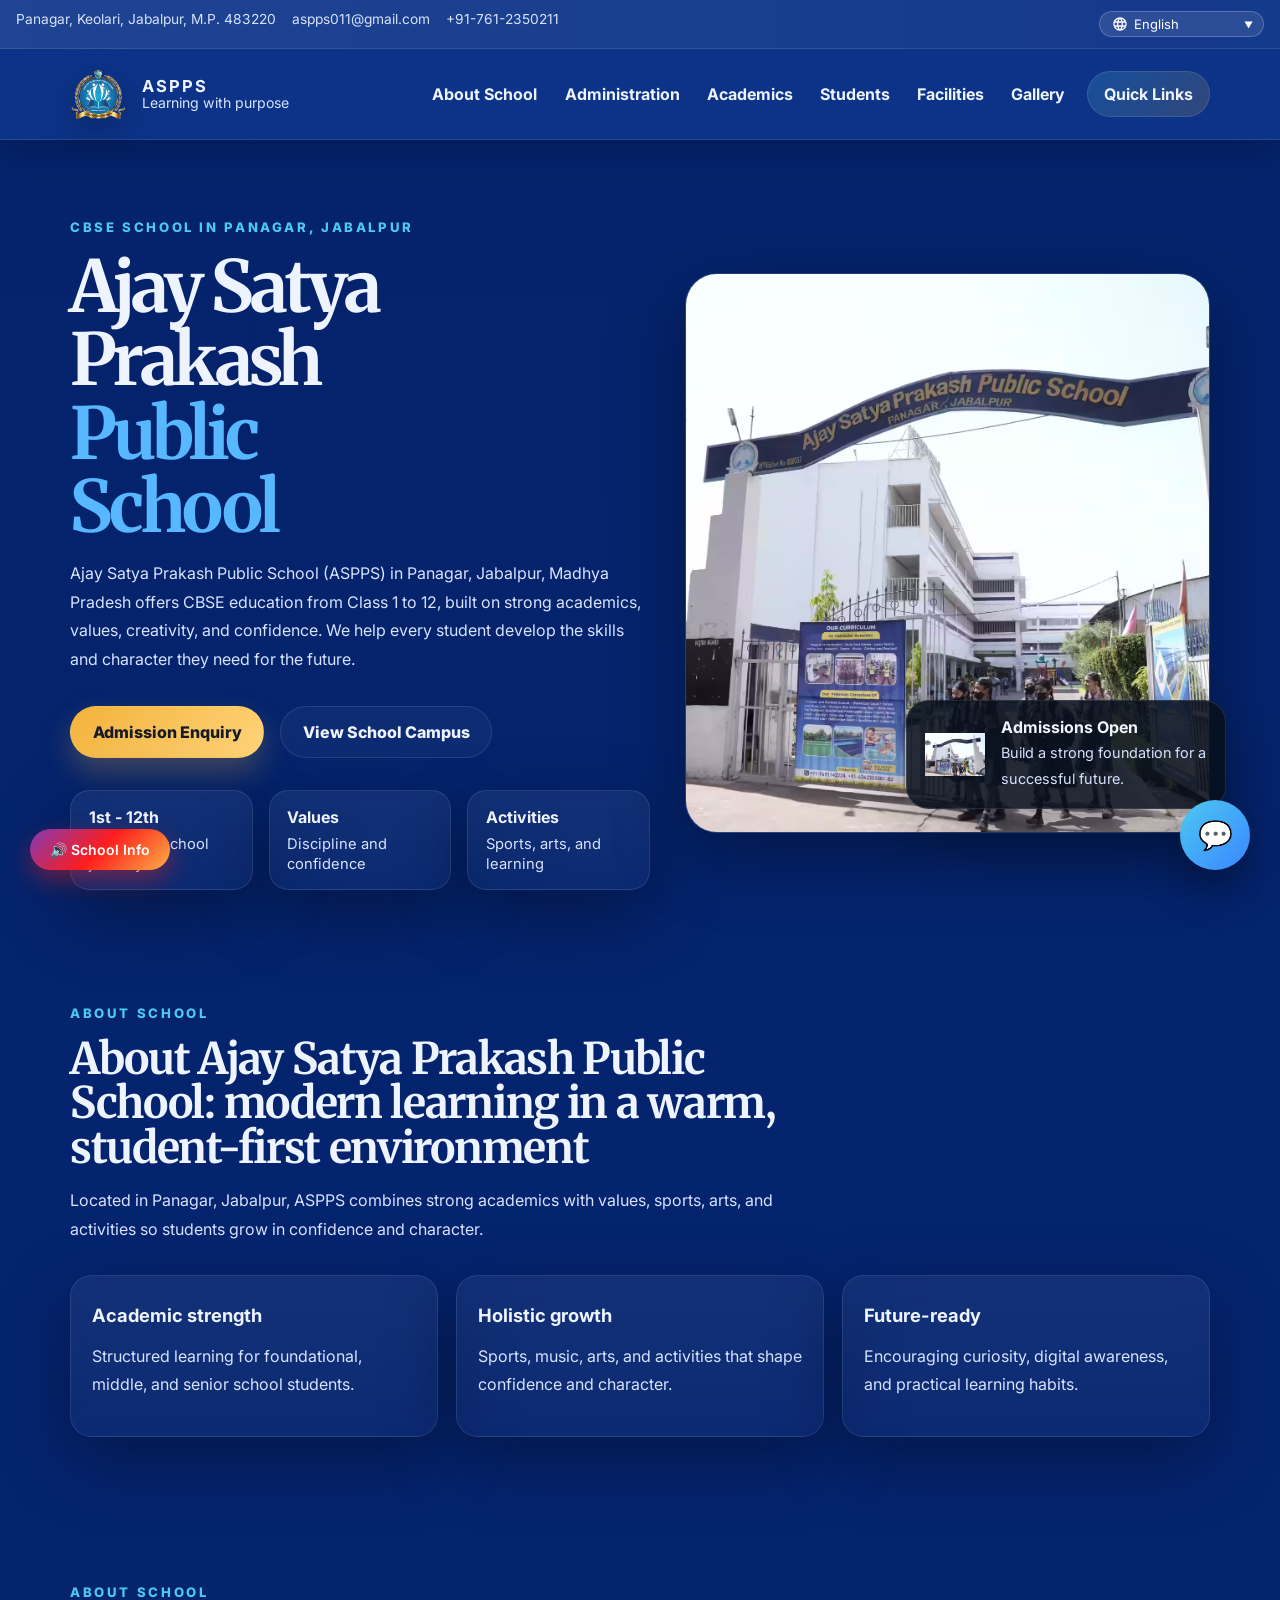
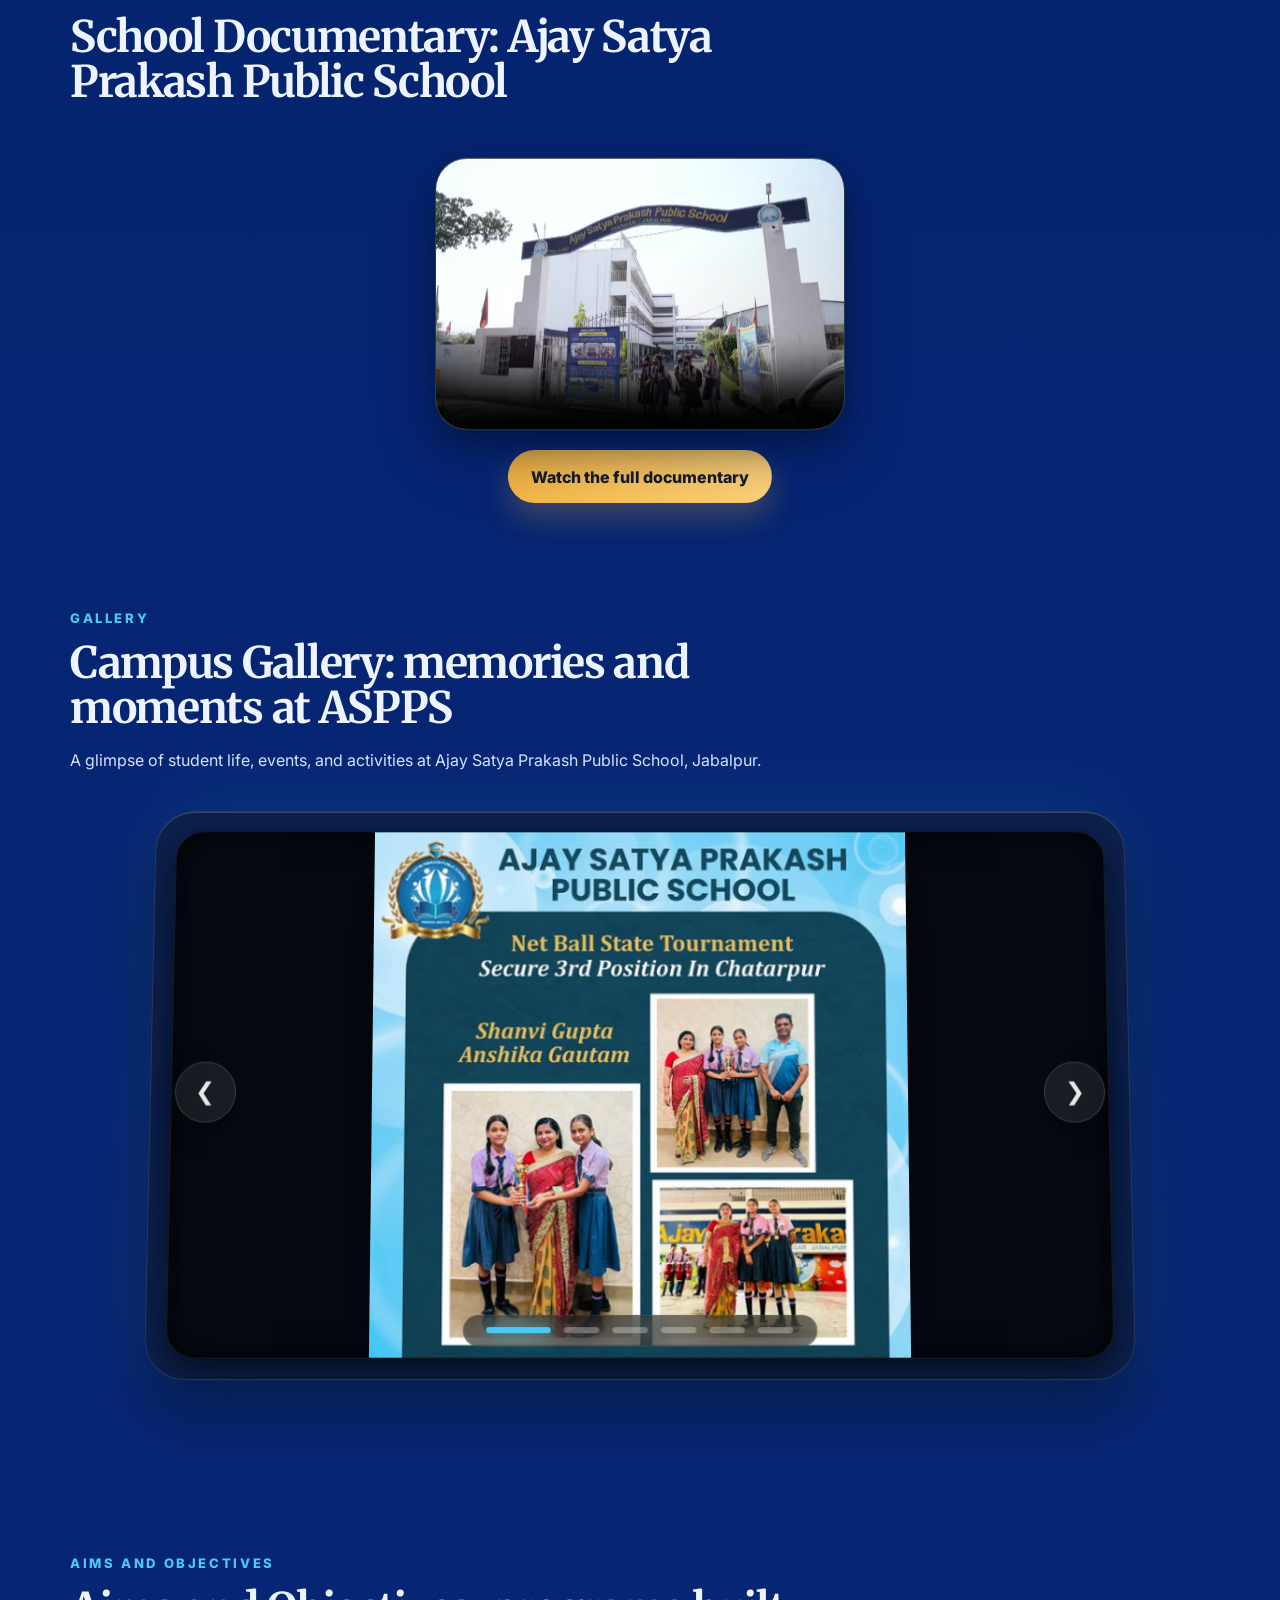
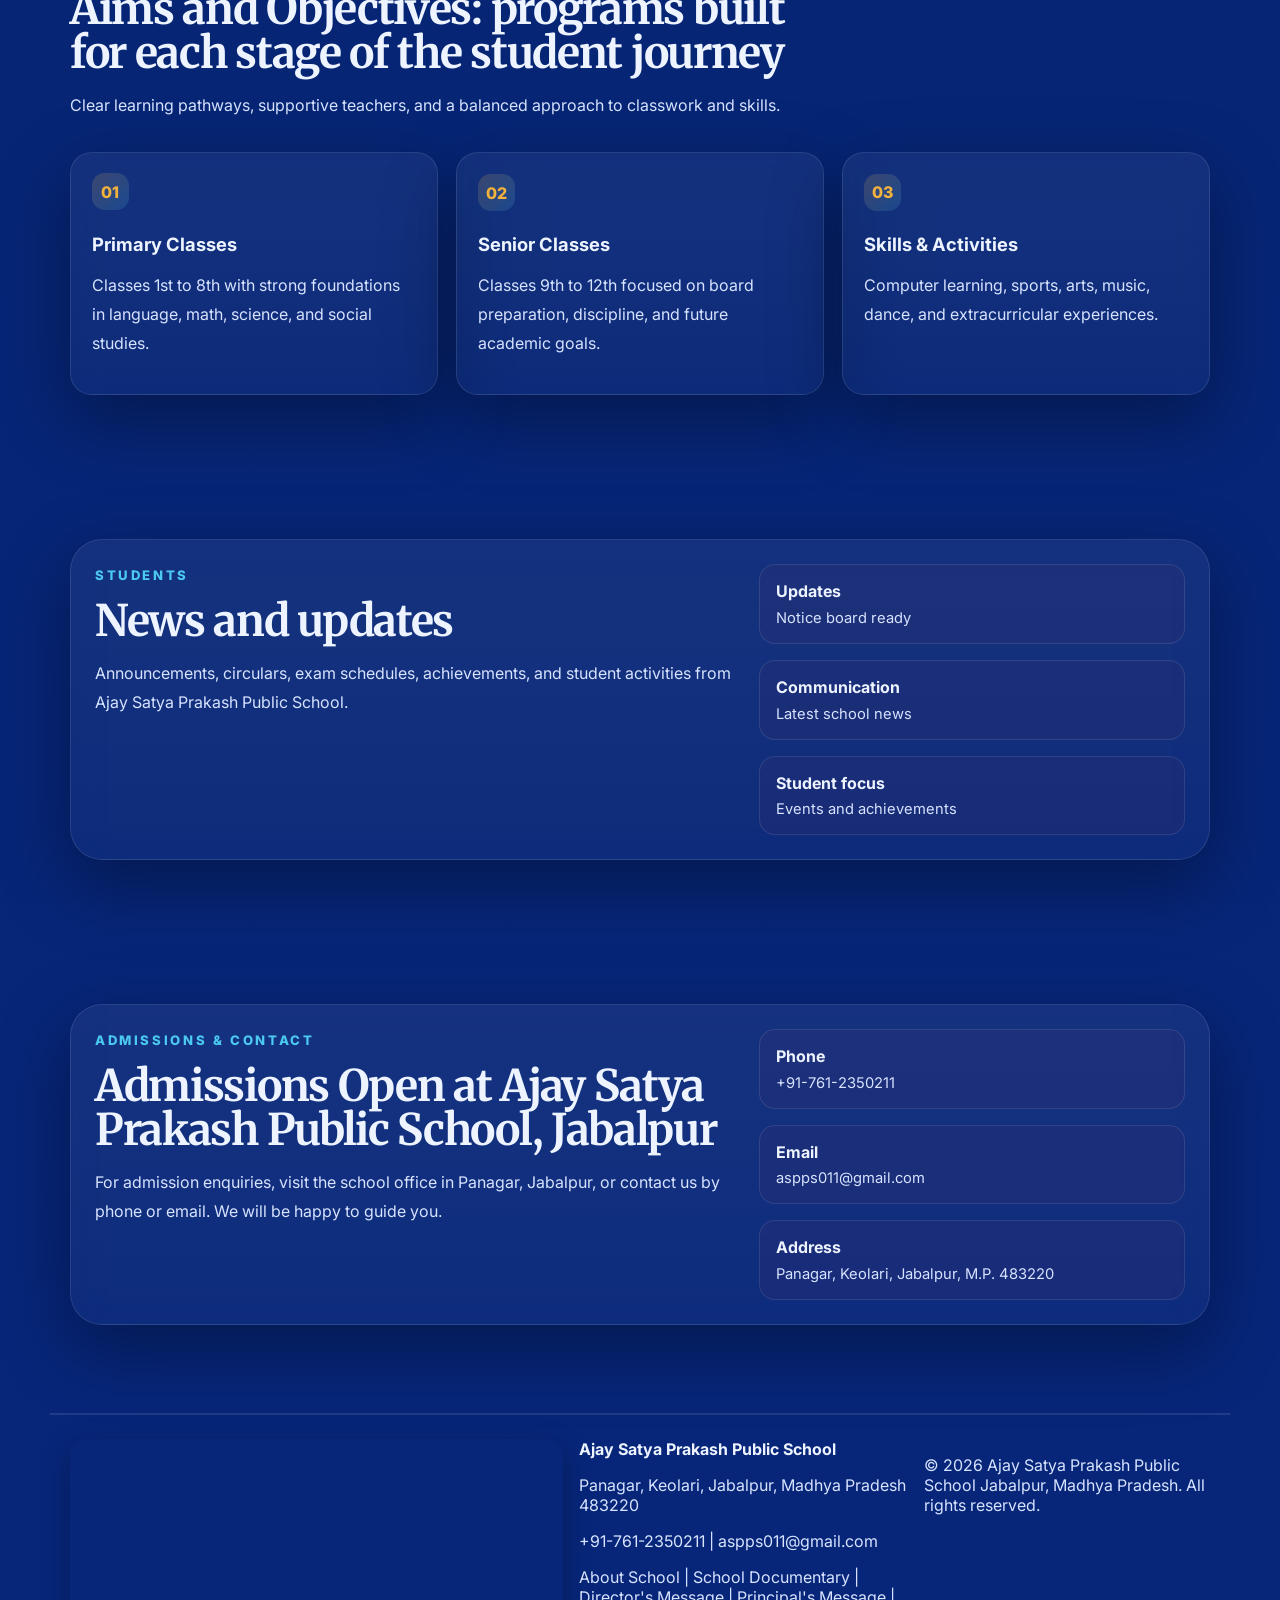
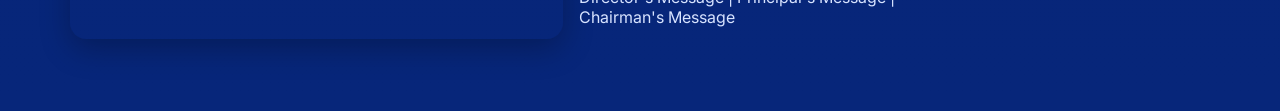
==== commit 48936ce3: "updated" ====
--- a/index.html
+++ b/index.html
@@ -1,13 +1,33 @@
 ﻿<!DOCTYPE html>
-<html lang="en">
+<html lang="en-IN">
 <head>
   <meta charset="UTF-8">
   <meta name="viewport" content="width=device-width, initial-scale=1.0">
-  <meta name="description" content="Ajay Satya Prakash Public School - school website with academics, facilities, gallery, and contact information.">
-  <title>Ajay Satya Prakash Public School</title>
+  <title>Ajay Satya Prakash Public School, Panagar, Jabalpur | CBSE</title>
+  <meta name="description" content="Ajay Satya Prakash Public School (ASPPS), Panagar, Jabalpur - CBSE school for Class 1 to 12. Admissions open. View campus, documentary and contact details.">
+  <meta name="robots" content="index, follow, max-image-preview:large">
+  <meta name="theme-color" content="#1e3a8a">
+  <link rel="canonical" href="https://www.ajaysatyaprakashschool.in/">
+  <link rel="icon" href="images/logoo.png" type="image/png">
+  <link rel="apple-touch-icon" href="images/logoo.png">
+
+  <!-- Open Graph (WhatsApp / Facebook previews) -->
+  <meta property="og:type" content="website">
+  <meta property="og:site_name" content="Ajay Satya Prakash Public School">
+  <meta property="og:locale" content="en_IN">
+  <meta property="og:url" content="https://www.ajaysatyaprakashschool.in/">
+  <meta property="og:title" content="Ajay Satya Prakash Public School, Panagar, Jabalpur | CBSE">
+  <meta property="og:description" content="CBSE school in Panagar, Jabalpur for Class 1 to 12. Admissions open. Explore our campus, documentary and contact details.">
+  <meta property="og:image" content="https://www.ajaysatyaprakashschool.in/images/aspps_one.jpg">
+  <meta property="og:image:alt" content="Ajay Satya Prakash Public School campus, Panagar, Jabalpur">
+  <meta name="twitter:card" content="summary_large_image">
+  <meta name="twitter:title" content="Ajay Satya Prakash Public School, Panagar, Jabalpur | CBSE">
+  <meta name="twitter:description" content="CBSE school in Panagar, Jabalpur for Class 1 to 12. Admissions open.">
+  <meta name="twitter:image" content="https://www.ajaysatyaprakashschool.in/images/aspps_one.jpg">
+
   <link rel="preconnect" href="https://fonts.googleapis.com">
   <link rel="preconnect" href="https://fonts.gstatic.com" crossorigin>
-  <link href="https://fonts.googleapis.com/css2?family=Inter:wght@400;500;600;700;800&family=Merriweather:wght@700;900&display=swap" rel="stylesheet">
+  <link href="https://fonts.googleapis.com/css2?family=Inter:wght@400;500;600;700;800&amp;family=Merriweather:wght@700;900&amp;display=swap" rel="stylesheet">
   <link rel="stylesheet" href="css/style.min.css">
   <style>
     /* Google Translate CSS Overrides & Custom Switcher */
@@ -62,13 +82,57 @@
       pointer-events: none;
     }
   </style>
+
+  <!-- Structured data: tells Google who the school is -->
+  <!-- TODO: after you have the exact profile URLs, add this line after "geo" below:
+       "sameAs": ["https://www.facebook.com/YOUR_PAGE", "https://www.instagram.com/YOUR_ACCOUNT", "https://www.justdial.com/YOUR_LISTING", "https://www.vidyapun.com/YOUR_LISTING"] -->
+  <script type="application/ld+json">
+  {
+    "@context": "https://schema.org",
+    "@graph": [
+      {
+        "@type": "WebSite",
+        "@id": "https://www.ajaysatyaprakashschool.in/#website",
+        "url": "https://www.ajaysatyaprakashschool.in/",
+        "name": "Ajay Satya Prakash Public School",
+        "alternateName": ["ASPPS", "Ajay Satya Prakash School"],
+        "inLanguage": "en-IN"
+      },
+      {
+        "@type": "School",
+        "@id": "https://www.ajaysatyaprakashschool.in/#school",
+        "name": "Ajay Satya Prakash Public School",
+        "alternateName": ["ASPPS", "Ajay Satya Prakash School"],
+        "description": "Ajay Satya Prakash Public School is a CBSE school in Panagar, Jabalpur, Madhya Pradesh for Class 1 to 12.",
+        "url": "https://www.ajaysatyaprakashschool.in/",
+        "logo": "https://www.ajaysatyaprakashschool.in/images/logoo.png",
+        "image": "https://www.ajaysatyaprakashschool.in/images/aspps_one.jpg",
+        "email": "aspps011@gmail.com",
+        "telephone": "+91-761-2350211",
+        "address": {
+          "@type": "PostalAddress",
+          "streetAddress": "Panagar, Keolari",
+          "addressLocality": "Jabalpur",
+          "addressRegion": "Madhya Pradesh",
+          "postalCode": "483220",
+          "addressCountry": "IN"
+        },
+        "geo": {
+          "@type": "GeoCoordinates",
+          "latitude": 23.2696051,
+          "longitude": 79.9791909
+        }
+      }
+    ]
+  }
+  </script>
 </head>
 <body>
   <header class="site-header">
     <div class="topbar">
       <div class="topbar__item">Panagar, Keolari, Jabalpur, M.P. 483220</div>
-      <div class="topbar__item">aspps011@gmail.com</div>
-      <div class="topbar__item">+0761-2350211</div>
+      <div class="topbar__item"><a href="mailto:aspps011@gmail.com" style="color:inherit">aspps011@gmail.com</a></div>
+      <div class="topbar__item"><a href="tel:+917612350211" style="color:inherit">+91-761-2350211</a></div>
       
       <!-- Hidden Google Translate Element -->
       <div id="google_translate_element"></div>
@@ -88,7 +152,7 @@
     </div>
 
     <nav class="nav">
-      <a class="brand" href="#home" aria-label="Ajay Satya Prakash Public School home">
+      <a class="brand" href="/" aria-label="Ajay Satya Prakash Public School home">
         <img src="images/logoo.png" alt="Ajay Satya Prakash Public School logo" class="brand__logo">
         <span class="brand__text">
           <strong>ASPPS</strong>
@@ -105,7 +169,7 @@
             <a href="campus-info.html">About School</a>
             <a href="#aims">Aims and Objectives</a>
             <a href="#school-info">School Information</a>
-            <a href="#documentary">School Documentary</a>
+            <a href="documentary.html">School Documentary</a>
           </div>
         </div>
 
@@ -161,19 +225,20 @@
   <main id="home">
     <section class="hero">
       <div class="hero__content">
-        <div class="eyebrow">A brighter place to learn, lead, and grow</div>
+        <div class="eyebrow">CBSE School in Panagar, Jabalpur</div>
         <h1 class="hero__title">
           <span>Ajay Satya</span>
           <span>Prakash</span>
-          <span>School</span>
+          <span>Public School</span>
         </h1>
         <p>
-          A modern school experience built on strong academics, values, creativity, and confidence.
-          We help students develop the skills and character they need for the future.
+          Ajay Satya Prakash Public School (ASPPS) in Panagar, Jabalpur, Madhya Pradesh offers
+          CBSE education from Class 1 to 12, built on strong academics, values, creativity, and confidence.
+          We help every student develop the skills and character they need for the future.
         </p>
         <div class="hero__actions">
-          <a class="btn btn--primary" href="#contact">Enquire Now</a>
-          <a class="btn btn--ghost" href="campus-info.html">View Campus</a>
+          <a class="btn btn--primary" href="#contact">Admission Enquiry</a>
+          <a class="btn btn--ghost" href="campus-info.html">View School Campus</a>
         </div>
 
         <div class="hero__stats">
@@ -194,10 +259,10 @@
 
       <div class="hero__visual">
         <div class="hero__card hero__card--main">
-          <img src="images/as.avif" alt="School campus view" class="hero__image">
+          <img src="images/as.avif" alt="Ajay Satya Prakash Public School campus in Panagar, Jabalpur" class="hero__image" fetchpriority="high" decoding="async">
         </div>
         <div class="hero__card hero__card--floating">
-          <img src="images/aspps.png" alt="School banner preview" class="hero__badge">
+          <img src="images/aspps.png" alt="Ajay Satya Prakash Public School admissions open banner" class="hero__badge" loading="lazy" decoding="async">
           <div>
             <strong>Admissions Open</strong>
             <p>Build a strong foundation for a successful future.</p>
@@ -209,8 +274,8 @@
     <section class="section" id="about-school">
       <div class="section__heading">
         <span class="section__eyebrow">About School</span>
-        <h2>Modern learning with a warm, student-first environment</h2>
-        <p>We created this redesign to make the school feel more welcoming, premium, and easy to explore.</p>
+        <h2>About Ajay Satya Prakash Public School: modern learning in a warm, student-first environment</h2>
+        <p>Located in Panagar, Jabalpur, ASPPS combines strong academics with values, sports, arts, and activities so students grow in confidence and character.</p>
       </div>
       <div class="feature-grid">
         <article class="feature-card"><h3>Academic strength</h3><p>Structured learning for foundational, middle, and senior school students.</p></article>
@@ -222,7 +287,7 @@
     <section class="section" id="documentary">
       <div class="section__heading">
         <span class="section__eyebrow">About School</span>
-        <h2>School Documentary</h2>
+        <h2>School Documentary: Ajay Satya Prakash Public School</h2>
         <!-- <p>A place for your future documentary video, embedded media, or school story overview.</p> -->
       </div>
 
@@ -232,6 +297,7 @@
       <div class="video-3d-card">
         <video 
           class="documentary-video" 
+          aria-label="Ajay Satya Prakash Public School documentary video" 
           controls 
           preload="metadata" 
           poster="images/as.avif">
@@ -242,6 +308,9 @@
       </div>
     </div>
   </div></center>
+      <p style="text-align:center; margin-top:1.5rem;">
+        <a class="btn btn--primary" href="documentary.html">Watch the full documentary</a>
+      </p>
       <!-- <div class="cta-panel">
         <div>
           <p>This section is ready for a video embed or a featured school documentary block.</p>
@@ -252,18 +321,18 @@
     <section class="section gallery-showcase" id="gallery">
       <div class="section__heading">
         <span class="section__eyebrow">Gallery</span>
-        <h2>Campus memories and moments</h2>
-        <p>A slideshow of campus memories placed right after the About School section.</p>
+        <h2>Campus Gallery: memories and moments at ASPPS</h2>
+        <p>A glimpse of student life, events, and activities at Ajay Satya Prakash Public School, Jabalpur.</p>
       </div>
 
       <div class="slideshow" aria-label="Campus memories slideshow">
         <div class="slideshow__viewport">
-          <article class="slide is-active"><img src="images/one.png" alt="School memory 1"></article>
-          <article class="slide"><img src="images/aspps_one.jpg" alt="School memory 2"></article>
-          <article class="slide"><img src="images/aspps_two.jpg" alt="School memory 3"></article>
-          <article class="slide"><img src="images/four.jpg" alt="School memory 4"></article>
-          <article class="slide"><img src="images/aspps_three.jpg" alt="School memory 5"></article>
-          <article class="slide"><img src="images/aspps_four.jpg" alt="School memory 6"></article>
+          <article class="slide is-active"><img src="images/one.png" alt="Students and campus life at Ajay Satya Prakash Public School, Jabalpur"></article>
+          <article class="slide"><img src="images/aspps_one.jpg" alt="Ajay Satya Prakash Public School campus and students" loading="lazy" decoding="async"></article>
+          <article class="slide"><img src="images/aspps_two.jpg" alt="School activity at Ajay Satya Prakash Public School, Panagar" loading="lazy" decoding="async"></article>
+          <article class="slide"><img src="images/four.jpg" alt="Students at Ajay Satya Prakash Public School, Jabalpur" loading="lazy" decoding="async"></article>
+          <article class="slide"><img src="images/aspps_three.jpg" alt="Event at Ajay Satya Prakash Public School, Panagar Jabalpur" loading="lazy" decoding="async"></article>
+          <article class="slide"><img src="images/aspps_four.jpg" alt="School celebration at Ajay Satya Prakash Public School" loading="lazy" decoding="async"></article>
         </div>
         <button class="slideshow__btn slideshow__btn--prev" type="button" aria-label="Previous slide" id="slidePrev">&#10094;</button>
         <button class="slideshow__btn slideshow__btn--next" type="button" aria-label="Next slide" id="slideNext">&#10095;</button>
@@ -274,7 +343,7 @@
     <section class="section section--split" id="aims">
       <div class="section__heading section__heading--left">
         <span class="section__eyebrow">Aims and Objectives</span>
-        <h2>Programs built for each stage of the student journey</h2>
+        <h2>Aims and Objectives: programs built for each stage of the student journey</h2>
         <p>Clear learning pathways, supportive teachers, and a balanced approach to classwork and skills.</p>
       </div>
       <div class="cards-grid">
@@ -289,7 +358,7 @@
         <div>
           <span class="section__eyebrow">Students</span>
           <h2>News and updates</h2>
-          <p>Use this section for announcements, circulars, exam schedules, achievements, and student activities.</p>
+          <p>Announcements, circulars, exam schedules, achievements, and student activities from Ajay Satya Prakash Public School.</p>
         </div>
         <div class="contact-grid">
           <div><strong>Updates</strong><span>Notice board ready</span></div>
@@ -347,19 +416,20 @@
       </div>
     </section> -->
 
+    <div id="admission"></div>
     <section class="section section--cta" id="contact">
       <div class="cta-panel">
         <div>
           <span class="section__eyebrow">Admissions & Contact</span>
-          <h2>Let's keep the school website current and easy to explore</h2>
+          <h2>Admissions Open at Ajay Satya Prakash Public School, Jabalpur</h2>
           <p>
-            If you want, I can also split these dropdown items into dedicated pages next.
-            For now, the navigation is organized exactly around the sections you requested.
+            For admission enquiries, visit the school office in Panagar, Jabalpur, or contact us
+            by phone or email. We will be happy to guide you.
           </p>
         </div>
         <div class="contact-grid">
-          <div><strong>Phone</strong><span>+0761-2350211</span></div>
-          <div><strong>Email</strong><span>aspps011@gmail.com</span></div>
+          <div><strong>Phone</strong><span><a href="tel:+917612350211" style="color:inherit">+91-761-2350211</a></span></div>
+          <div><strong>Email</strong><span><a href="mailto:aspps011@gmail.com" style="color:inherit">aspps011@gmail.com</a></span></div>
           <div><strong>Address</strong><span>Panagar, Keolari, Jabalpur, M.P. 483220</span></div>
         </div>
       </div>
@@ -368,11 +438,26 @@
 
   <footer class="site-footer">
     <div class="footer-map" style="width: 100%; border-radius: 16px; overflow: hidden; margin-bottom: 2rem; box-shadow: 0 10px 30px rgba(0,0,0,0.25);">
-      <iframe src="https://www.google.com/maps/embed?pb=!1m18!1m12!1m3!1d3072.2384226062413!2d79.9791909844836!3d23.2696051597517!2m3!1f0!2f0!3f0!3m2!1i1024!2i768!4f13.1!3m3!1m2!1s0x3981a5ce4835913f%3A0x2c936987c5fdc0fb!2sAjay%20Satya%20Prakash%20Senior%20Secondary%20School%20%7C%20Best%20School%20%7C%20Best%20School%20For%20Kids%20%7C%20Best%20School%20In%20Panagar!5e0!3m2!1sen!2sin!4v1785653124131!5m2!1sen!2sin" width="100%" height="200" style="border:0; display: block;" allowfullscreen="" loading="lazy" referrerpolicy="strict-origin-when-cross-origin"></iframe>
+      <iframe src="https://www.google.com/maps/embed?pb=!1m18!1m12!1m3!1d3072.2384226062413!2d79.9791909844836!3d23.2696051597517!2m3!1f0!2f0!3f0!3m2!1i1024!2i768!4f13.1!3m3!1m2!1s0x3981a5ce4835913f%3A0x2c936987c5fdc0fb!2sAjay%20Satya%20Prakash%20Senior%20Secondary%20School%20%7C%20Best%20School%20%7C%20Best%20School%20For%20Kids%20%7C%20Best%20School%20In%20Panagar!5e0!3m2!1sen!2sin!4v1785653124131!5m2!1sen!2sin" width="100%" height="200" style="border:0; display: block;" title="Map: Ajay Satya Prakash Public School, Panagar, Jabalpur" allowfullscreen="" loading="lazy" referrerpolicy="strict-origin-when-cross-origin"></iframe>
     </div>
     <div>
       <strong>Ajay Satya Prakash Public School</strong>
-      <p>Panagar, Keolari, Jabalpur, M.P. 483220</p>
+      <address style="font-style:normal">
+        <p>Panagar, Keolari, Jabalpur, Madhya Pradesh 483220</p>
+        <p>
+          <a href="tel:+917612350211" style="color:inherit">+91-761-2350211</a> |
+          <a href="mailto:aspps011@gmail.com" style="color:inherit">aspps011@gmail.com</a>
+        </p>
+      </address>
+      <nav aria-label="Footer links">
+        <p>
+          <a href="campus-info.html" style="color:inherit">About School</a> |
+          <a href="documentary.html" style="color:inherit">School Documentary</a> |
+          <a href="director-message.html" style="color:inherit">Director's Message</a> |
+          <a href="principal-message.html" style="color:inherit">Principal's Message</a> |
+          <a href="chairman-message.html" style="color:inherit">Chairman's Message</a>
+        </p>
+      </nav>
     </div>
     <p>&copy; 2026 Ajay Satya Prakash Public School Jabalpur, Madhya Pradesh. All rights reserved.</p>
   </footer>
@@ -476,4 +561,4 @@
   </script>
   <script type="text/javascript" src="//translate.google.com/translate_a/element.js?cb=googleTranslateElementInit"></script>
 </body>
-</html>
+</html>
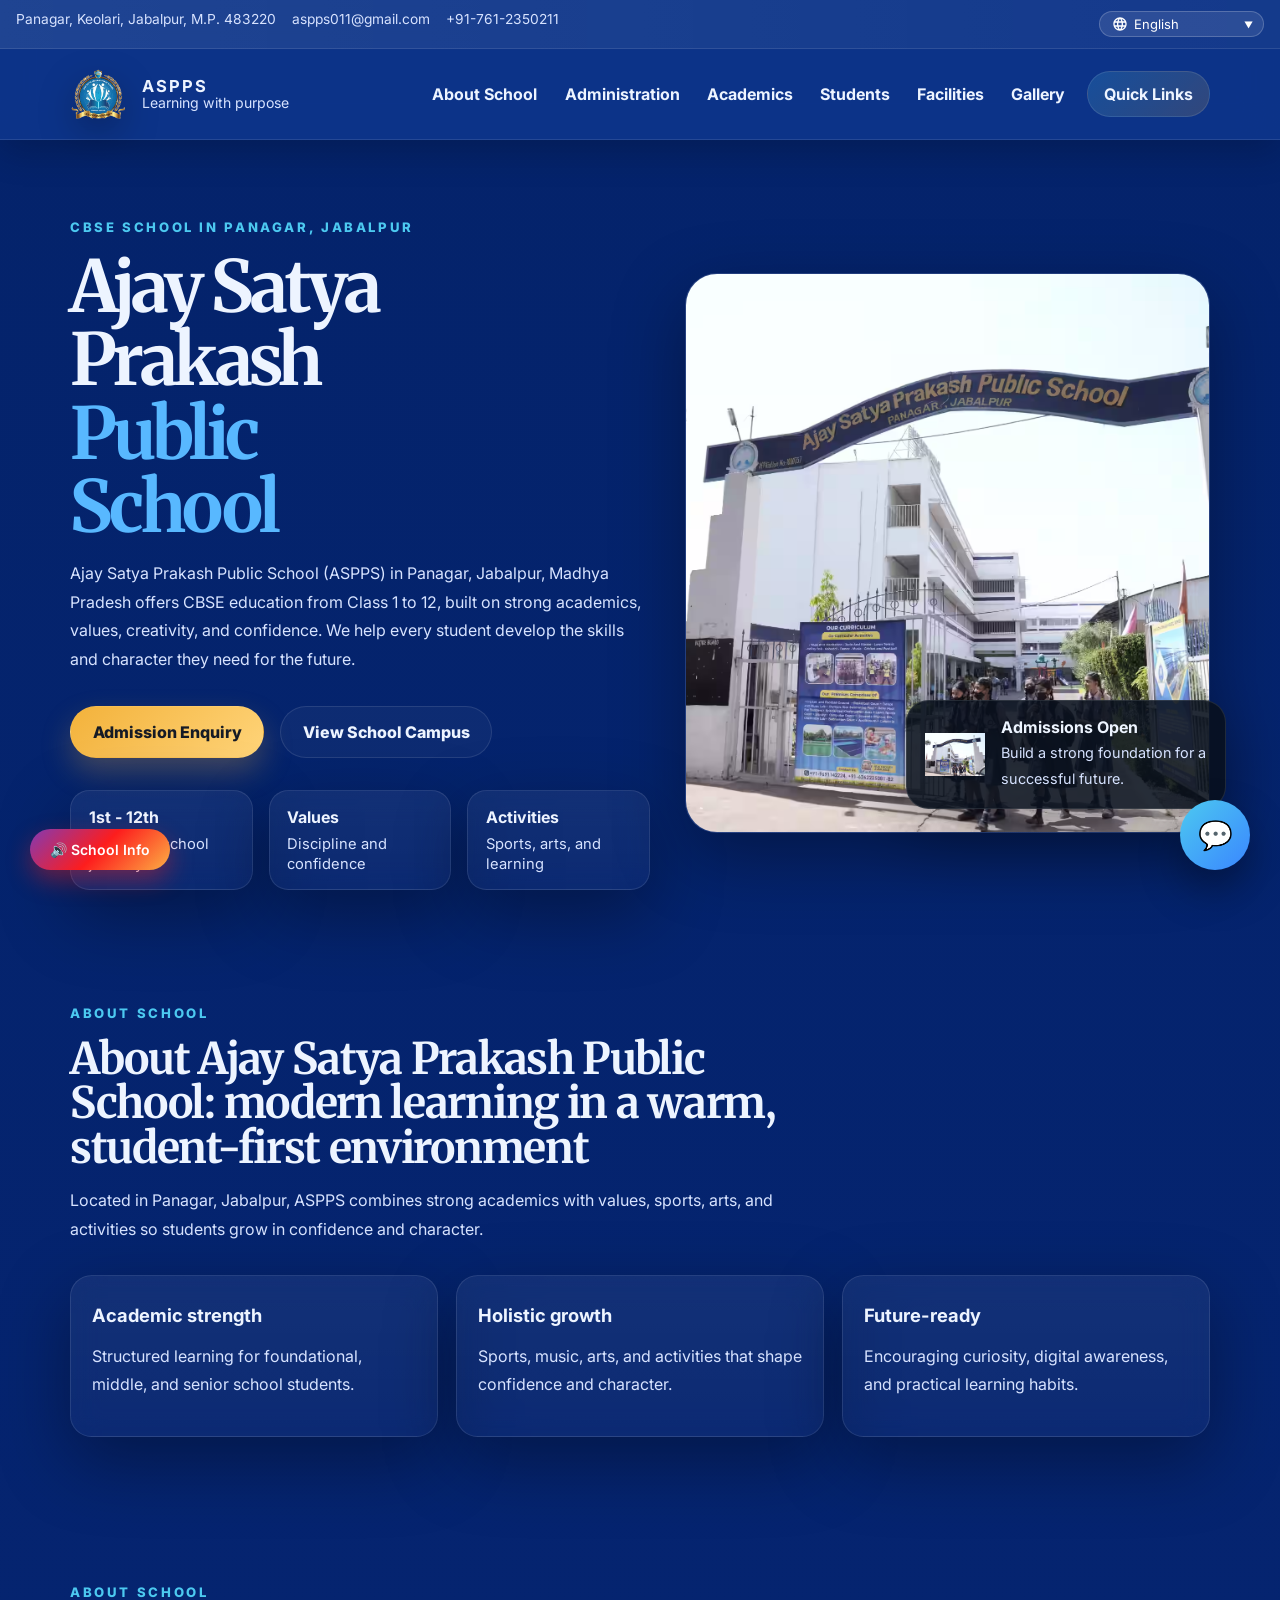
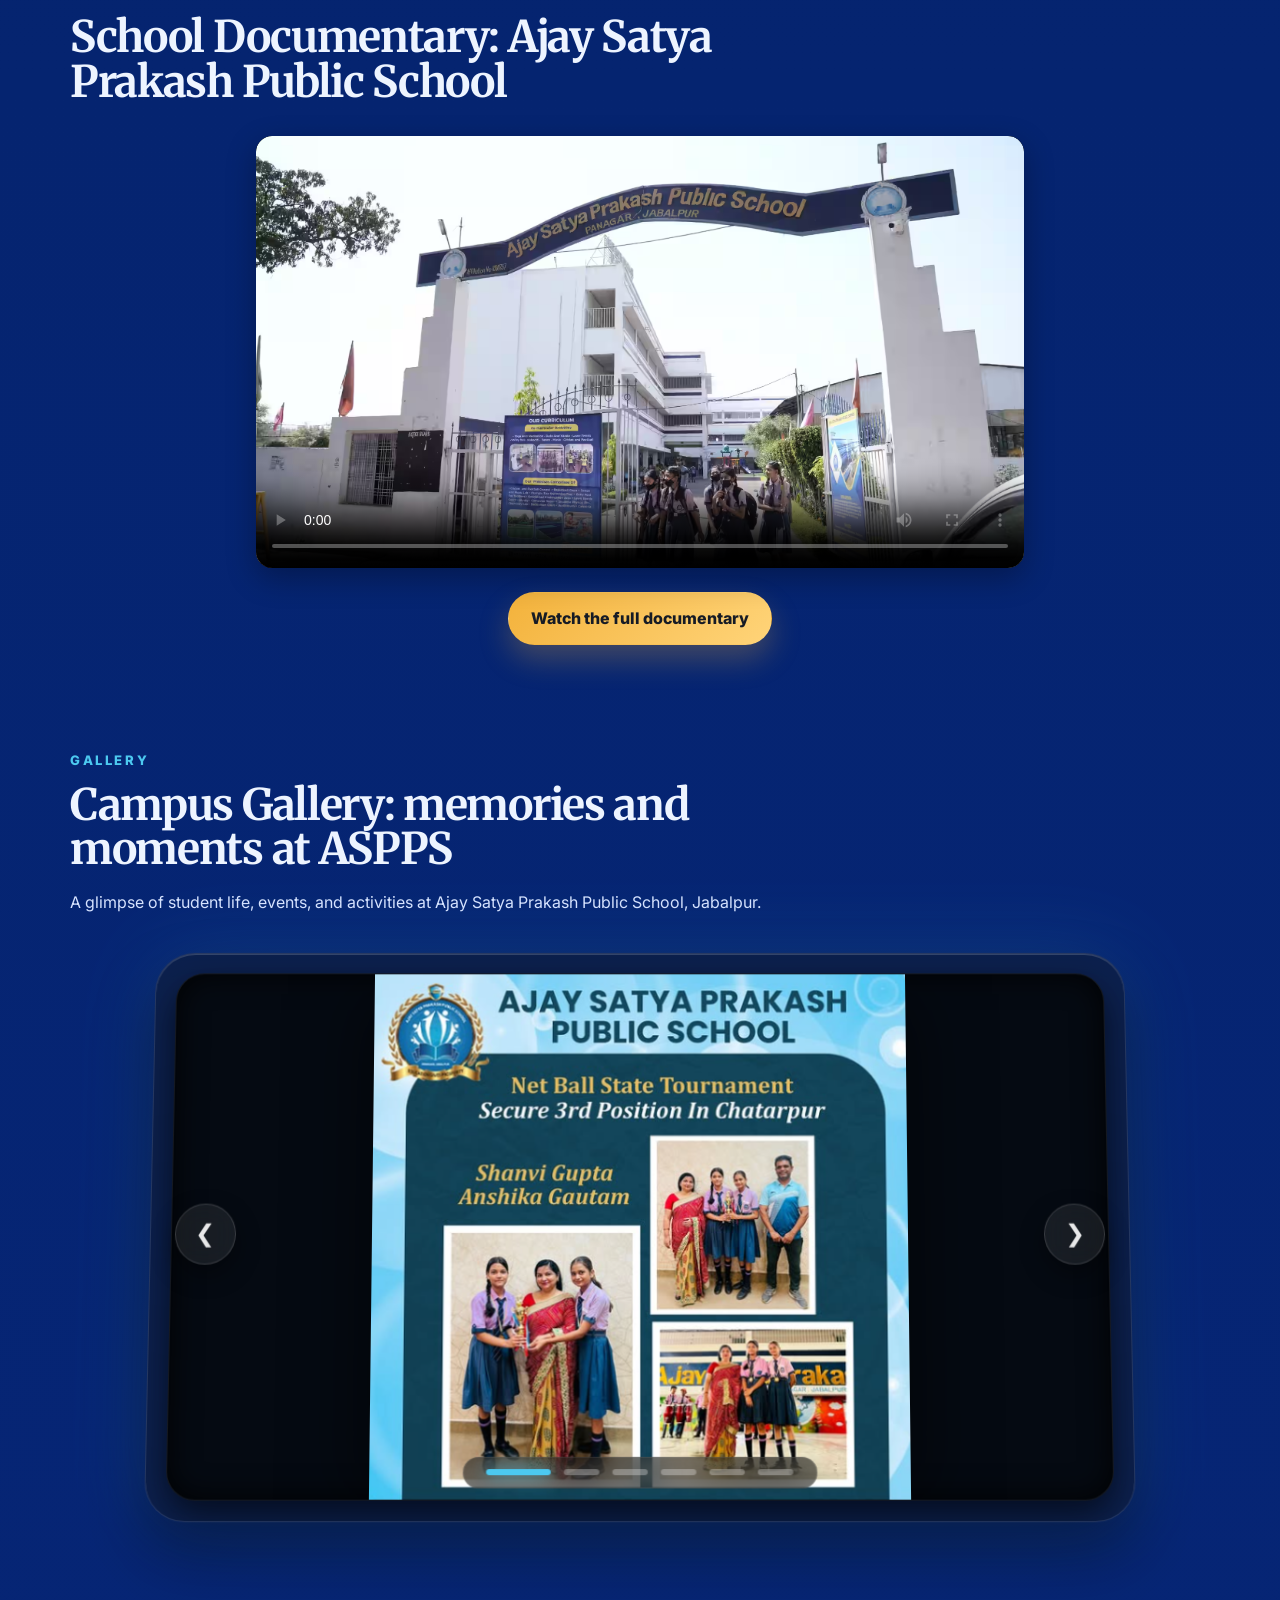
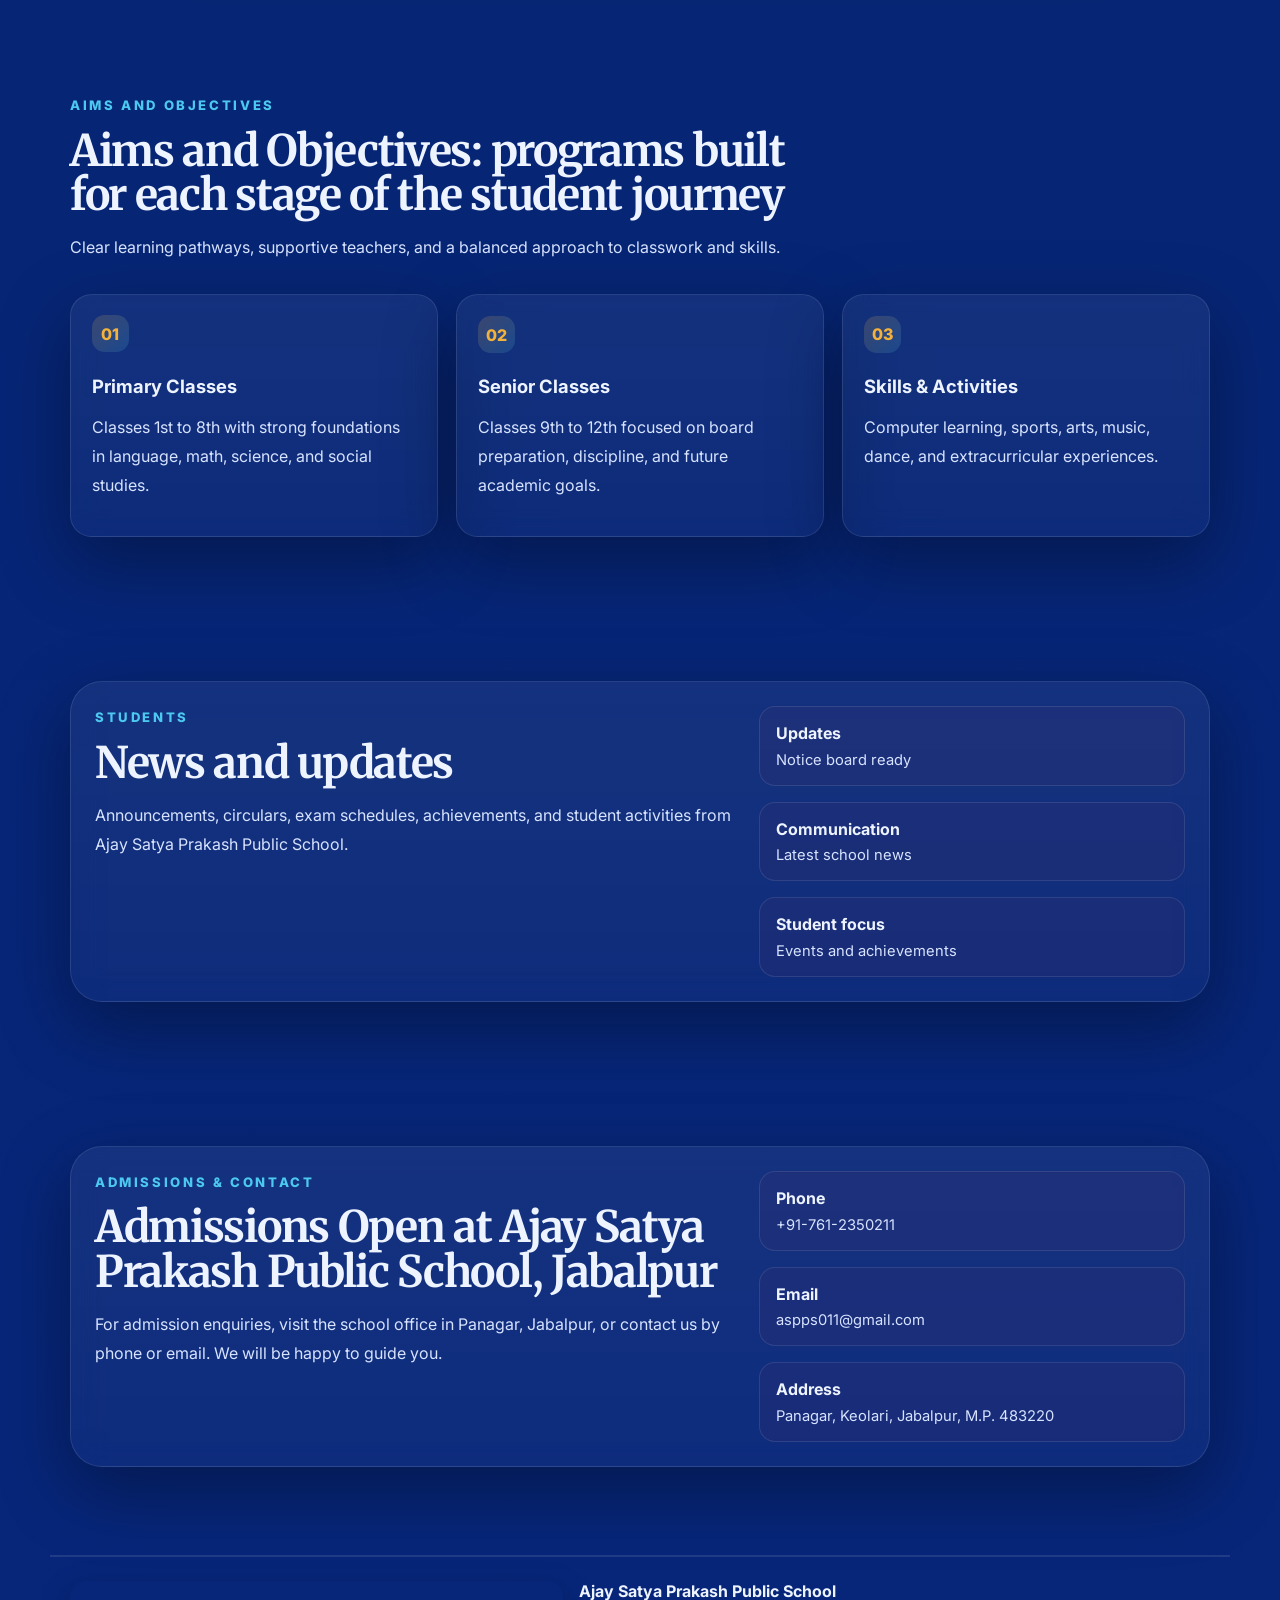
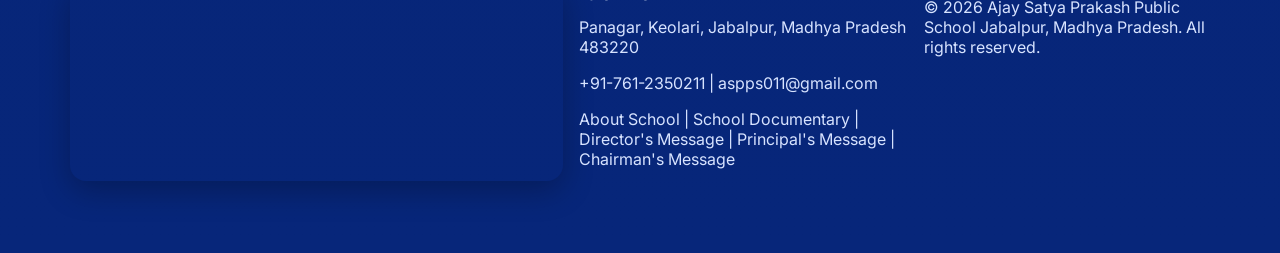
==== commit 486698ea: "new updated" ====
--- a/index.html
+++ b/index.html
@@ -1,4 +1,4 @@
-﻿<!DOCTYPE html>
+<!DOCTYPE html>
 <html lang="en-IN">
 <head>
   <meta charset="UTF-8">
@@ -28,7 +28,7 @@
   <link rel="preconnect" href="https://fonts.googleapis.com">
   <link rel="preconnect" href="https://fonts.gstatic.com" crossorigin>
   <link href="https://fonts.googleapis.com/css2?family=Inter:wght@400;500;600;700;800&amp;family=Merriweather:wght@700;900&amp;display=swap" rel="stylesheet">
-  <link rel="stylesheet" href="css/style.min.css">
+  <link rel="stylesheet" href="style.min.css">
   <style>
     /* Google Translate CSS Overrides & Custom Switcher */
     body { top: 0 !important; }
@@ -81,11 +81,37 @@
       right: 10px;
       pointer-events: none;
     }
+
+    /* Responsive Video Section Custom Styles */
+    .video-container-wrapper {
+      max-width: 800px;
+      margin: 0 auto;
+      padding: 0 1rem;
+    }
+
+    .video-responsive {
+      position: relative;
+      width: 100%;
+      padding-bottom: 56.25%; /* Maintains a clean 16:9 widescreen ratio */
+      height: 0;
+      border-radius: 16px;
+      overflow: hidden;
+      box-shadow: 0 10px 30px rgba(0, 0, 0, 0.3);
+      background: #000;
+    }
+
+    .video-responsive video {
+      position: absolute;
+      top: 0;
+      left: 0;
+      width: 100%;
+      height: 100%;
+      object-fit: cover;
+      border-radius: 16px;
+    }
   </style>
 
   <!-- Structured data: tells Google who the school is -->
-  <!-- TODO: after you have the exact profile URLs, add this line after "geo" below:
-       "sameAs": ["https://www.facebook.com/YOUR_PAGE", "https://www.instagram.com/YOUR_ACCOUNT", "https://www.justdial.com/YOUR_LISTING", "https://www.vidyapun.com/YOUR_LISTING"] -->
   <script type="application/ld+json">
   {
     "@context": "https://schema.org",
@@ -288,34 +314,26 @@
       <div class="section__heading">
         <span class="section__eyebrow">About School</span>
         <h2>School Documentary: Ajay Satya Prakash Public School</h2>
-        <!-- <p>A place for your future documentary video, embedded media, or school story overview.</p> -->
-      </div>
-
-<!-- #Video-Here -->
-    <center><div class="video-stage">
-    <div class="video-perspective-wrapper">
-      <div class="video-3d-card">
-        <video 
-          class="documentary-video" 
-          aria-label="Ajay Satya Prakash Public School documentary video" 
-          controls 
-          preload="metadata" 
-          poster="images/as.avif">
-          <source src="videos/aspps_clip.mp4" type="video/mp4">
-          Your browser does not support the video tag.
-        </video>
-        <div class="video-3d-overlay"></div>
-      </div>
-    </div>
-  </div></center>
+      </div>
+
+      <!-- Re-designed Responsive Video Container -->
+      <div class="video-container-wrapper">
+        <div class="video-responsive">
+          <video 
+            class="documentary-video" 
+            aria-label="Ajay Satya Prakash Public School documentary video" 
+            controls 
+            preload="metadata" 
+            poster="images/as.avif">
+            <source src="videos/aspps_clip.mp4" type="video/mp4">
+            Your browser does not support the video tag.
+          </video>
+        </div>
+      </div>
+
       <p style="text-align:center; margin-top:1.5rem;">
         <a class="btn btn--primary" href="documentary.html">Watch the full documentary</a>
       </p>
-      <!-- <div class="cta-panel">
-        <div>
-          <p>This section is ready for a video embed or a featured school documentary block.</p>
-        </div>
-      </div> -->
     </section>
 
     <section class="section gallery-showcase" id="gallery">
@@ -367,54 +385,6 @@
         </div>
       </div>
     </section>
-
-    <!-- <section class="section" id="infrastructure">
-      <div class="section__heading">
-        <span class="section__eyebrow">Facilities</span>
-        <h2>Infrastructure</h2>
-        <p>Describe the school building, classrooms, grounds, and overall campus infrastructure here.</p>
-      </div>
-    </section>
-
-    <section class="section" id="laboratories">
-      <div class="section__heading">
-        <span class="section__eyebrow">Facilities</span>
-        <h2>Laboratories</h2>
-        <p>Use this section for science labs, computer labs, and any practical learning spaces.</p>
-      </div>
-    </section> -->
-
-    <!-- <section class="section" id="library">
-      <div class="section__heading">
-        <span class="section__eyebrow">Facilities</span>
-        <h2>Library</h2>
-        <p>Add reading resources, book collections, and study environment details here.</p>
-      </div>
-    </section>
-
-    <section class="section" id="features">
-      <div class="section__heading">
-        <span class="section__eyebrow">Facilities</span>
-        <h2>Features</h2>
-        <p>Highlight the unique features of the school, such as transport, activities, or digital learning support.</p>
-      </div>
-    </section> -->
-
-    <!-- <section class="section" id="staff-details">
-      <div class="section__heading">
-        <span class="section__eyebrow">Administration</span>
-        <h2>Staff Details</h2>
-        <p>Add the staff list here when you are ready. The section is now linked from the navbar so it feels complete.</p>
-      </div>
-    </section> -->
-
-    <!-- <section class="section" id="tc">
-      <div class="section__heading">
-        <span class="section__eyebrow">Quick Links</span>
-        <h2>Uploaded TC</h2>
-        <p>This can host uploaded transfer certificates or related documents in the future.</p>
-      </div>
-    </section> -->
 
     <div id="admission"></div>
     <section class="section section--cta" id="contact">
--- a/style.min.css
+++ b/style.min.css
@@ -0,0 +1,401 @@
+:root{--bg: #04236b;--bg-2:#07267a;--panel:#0f1d34;--panel-2:#13264a;--text:#edf4ff;--muted:#d7e3ff;--accent:#f3b23b;--accent-2:#4cc9f0;--accent-3:#8b5cf6;--line:rgba(255,255,255,.10);--shadow:0 24px 70px rgba(0,0,0,.34)}*{box-sizing:border-box}html{scroll-behavior:smooth}body{margin:0;font-family:Inter,system-ui,sans-serif;background:linear-gradient(180deg,var(--bg) 0%,var(--bg-2) 100%);color:var(--text)}a{color:inherit;text-decoration:none}img{max-width:100%;display:block}.site-header{position:sticky;top:0;z-index:20;background:rgba(16, 57, 145, 0.78);backdrop-filter:blur(18px);border-bottom:1px solid var(--line);box-shadow:0 10px 35px rgba(0,0,0,.2)}.topbar{display:flex;gap:1rem;justify-content:center;flex-wrap:wrap;padding:.7rem 1rem;font-size:.86rem;color:var(--muted);border-bottom:1px solid var(--line);background:linear-gradient(90deg,rgba(255,255,255,.08),rgba(255,255,255,.03))}.nav{max-width:1180px;margin:0 auto;display:flex;align-items:center;justify-content:space-between;gap:1rem;padding:1rem 1.25rem}.brand{display:flex;align-items:center;gap:.85rem}.brand__logo{width:58px;height:58px;object-fit:contain;filter:drop-shadow(0 12px 18px rgba(0,0,0,.28))}.brand__text{display:flex;flex-direction:column;line-height:1.05}.brand__text strong{font-size:1.03rem;letter-spacing:.12em;text-transform:uppercase}.brand__text small{color:var(--muted);font-size:.88rem}.nav__toggle{display:none;border:1px solid var(--line);background:linear-gradient(180deg,rgba(255,255,255,.08),rgba(255,255,255,.04));color:var(--text);padding:.82rem 1rem;border-radius:999px;box-shadow:0 10px 24px rgba(0,0,0,.18)}.nav__links{display:flex;align-items:center;gap:1rem;font-weight:700;color:var(--text)}.nav-item,.nav-link--simple{position:relative}.nav-link{border:0;background:transparent;color:inherit;font:inherit;font-weight:700;padding:.55rem .35rem;cursor:pointer}.nav-link--pill{padding:.75rem 1rem;border-radius:999px;background:linear-gradient(135deg,rgba(76,201,240,.18),rgba(243,178,59,.16));border:1px solid var(--line)}.nav-link--simple{padding:.55rem .35rem}.nav-item{display:flex;align-items:center}.dropdown{position:absolute;top:calc(100% + .6rem);left:0;display:none;min-width:230px;padding:.6rem;background:rgba(10,16,29,.96);border:1px solid var(--line);border-radius:1rem;box-shadow:var(--shadow);backdrop-filter:blur(16px);z-index:30}.dropdown--right{left:auto;right:0}.nav-item--open .dropdown{display:grid}.dropdown a{padding:.7rem .8rem;border-radius:.7rem;color:var(--text);font-weight:600}.dropdown a:hover{background:rgba(223,6,6,.904)}.nav__links a:after,.nav-link--simple:after{content:"";position:absolute;left:.35rem;bottom:.15rem;width:0;height:2px;background:linear-gradient(90deg,var(--accent),var(--accent-2));transition:width .25s ease}.nav__links a:hover:after,.nav-link--simple:hover:after{width:calc(100% - .7rem)}.hero{max-width:1180px;margin:0 auto;padding:4.2rem 1.25rem 2rem;display:grid;grid-template-columns:1.05fr .95fr;gap:2.2rem;align-items:center;min-height:calc(100vh - 110px)}.eyebrow,.section__eyebrow{display:inline-flex;align-items:center;gap:.5rem;font-size:.82rem;font-weight:800;letter-spacing:.2em;text-transform:uppercase;color:var(--accent-2)}.hero h1,.section__heading h2,.cta-panel h2{font-family:"Merriweather",Georgia,serif;line-height:1.02;margin:.9rem 0 1rem;color:var(--text)}.hero__title{font-size:clamp(2.9rem,5.6vw,5.6rem);max-width:7.6ch;letter-spacing:-.05em}.hero__title span{display:block}.hero__title span:nth-child(3){color:#58b8ff}.hero p,.section__heading p,.life-item p,.program-card p,.feature-card p,.cta-panel p{color:var(--muted);line-height:1.8;font-size:1rem}.hero__actions{display:flex;gap:1rem;flex-wrap:wrap;margin:2rem 0}.btn{display:inline-flex;align-items:center;justify-content:center;padding:.95rem 1.35rem;border-radius:999px;font-weight:800;border:1px solid transparent;transition:transform .2s ease,box-shadow .2s ease,background .2s ease}.btn:hover{transform:translateY(-2px)}.btn--primary{background:linear-gradient(135deg,var(--accent),#ffd479);color:#161b25;box-shadow:0 14px 30px rgba(243,178,59,.26)}.btn--ghost{border-color:var(--line);background:rgba(255,255,255,.04);color:var(--text)}.hero__stats{display:grid;grid-template-columns:repeat(3,minmax(0,1fr));gap:1rem;margin-top:2rem}.stat,.feature-card,.program-card,.life-item,.cta-panel{background:linear-gradient(180deg,rgba(255,255,255,.06),rgba(255,255,255,.03));border:1px solid var(--line);box-shadow:var(--shadow);backdrop-filter:blur(14px)}.stat{padding:1rem 1.1rem;border-radius:1.2rem}.stat strong,.contact-grid strong{display:block;font-size:1rem;margin-bottom:.35rem;color:var(--text)}.stat span,.contact-grid span{color:var(--muted);font-size:.92rem}.hero__visual{position:relative;min-height:560px}.hero__card{border-radius:2rem;overflow:hidden;border:1px solid var(--line);box-shadow:var(--shadow)}.hero__card--main{position:absolute;inset:0;background:linear-gradient(160deg,rgba(255,255,255,.05),rgba(255,255,255,.02))}.hero__image{width:100%;height:100%;object-fit:cover}.hero__card--floating{position:absolute;right:-1rem;bottom:1.5rem;display:flex;align-items:center;gap:1rem;padding:1rem 1.1rem;border-radius:1.4rem;background:rgba(8,16,29,.88);max-width:320px;border:1px solid var(--line)}.hero__badge{width:60px;height:60px;object-fit:contain}.hero__card--floating p{margin:.2rem 0 0;color:var(--muted);font-size:.9rem}.section{max-width:1180px;margin:0 auto;padding:4.5rem 1.25rem}.section__heading{max-width:760px;margin-bottom:2rem}.section__heading--left{margin-left:0}.section__heading h2,.cta-panel h2{font-size:clamp(1.9rem,3.4vw,3rem);letter-spacing:-.03em}.feature-grid,.cards-grid,.life-grid{display:grid;gap:1.1rem}.feature-grid{grid-template-columns:repeat(3,minmax(0,1fr))}.cards-grid{grid-template-columns:repeat(3,minmax(0,1fr))}.life-grid{grid-template-columns:repeat(3,minmax(0,1fr))}.feature-card,.program-card,.life-item{border-radius:1.35rem;padding:1.3rem}.feature-card h3,.program-card h3,.life-item h3{margin:.4rem 0 .8rem;font-size:1.15rem}.program-card__index{display:inline-flex;width:2.3rem;height:2.3rem;border-radius:.8rem;align-items:center;justify-content:center;background:linear-gradient(135deg,rgba(243,178,59,.18),rgba(76,201,240,.16));color:var(--accent);font-weight:800;margin-bottom:1rem}.section--highlight{padding-top:2rem}.gallery-showcase{padding-top:1rem}.slideshow {
+  position: relative;
+  border-radius: 2rem;
+  overflow: hidden;
+  border: 1px solid var(--line);
+  box-shadow: var(--shadow);
+  background: linear-gradient(180deg, rgba(255,255,255,.09), rgba(255,255,255,.03));
+  padding: 1rem;
+}
+.slideshow {
+  position: relative;
+  max-width: 980px;
+  margin: 2rem auto;
+  border-radius: 2.5rem;
+  overflow: hidden;
+  padding: 1.25rem;
+  background: rgba(15, 29, 52, 0.6);
+  border: 1px solid rgba(255, 255, 255, 0.1);
+  box-shadow: 
+    0 30px 60px rgba(0, 0, 0, 0.4),
+    0 0 80px rgba(76, 201, 240, 0.15),
+    inset 0 1px 0 rgba(255, 255, 255, 0.2);
+  backdrop-filter: blur(20px);
+  transform: perspective(1200px) rotateX(3deg);
+  transition: transform 0.6s cubic-bezier(0.25, 1, 0.5, 1), box-shadow 0.6s ease;
+}
+
+.slideshow:hover {
+  transform: perspective(1200px) rotateX(0deg) translateY(-10px);
+  box-shadow: 
+    0 40px 80px rgba(0, 0, 0, 0.5),
+    0 0 120px rgba(76, 201, 240, 0.3),
+    inset 0 1px 0 rgba(255, 255, 255, 0.4);
+}
+
+.slideshow__viewport {
+  position: relative;
+  width: 100%;
+  height: auto;
+  aspect-ratio: 16 / 9;
+  border-radius: 1.8rem;
+  overflow: hidden;
+  background: #050a12;
+  box-shadow: inset 0 0 30px rgba(0,0,0,0.9), 0 15px 35px rgba(0,0,0,0.6);
+  border: 1px solid rgba(255, 255, 255, 0.06);
+}
+
+.slide {
+  position: absolute;
+  inset: 0;
+  opacity: 0;
+  transform: scale(1.15) rotateY(12deg);
+  transition: opacity 0.8s cubic-bezier(0.25, 1, 0.5, 1), transform 0.8s cubic-bezier(0.25, 1, 0.5, 1);
+  pointer-events: none;
+  padding: 0;
+}
+
+.slide.is-active {
+  opacity: 1;
+  transform: scale(1) rotateY(0deg);
+  pointer-events: auto;
+  z-index: 1;
+}
+
+.slide img {
+  width: 100%;
+  height: 100%;
+  object-fit: contain;
+  object-position: center center;
+  background: transparent;
+  filter: drop-shadow(0 20px 40px rgba(0,0,0,0.6));
+}
+
+.slideshow__btn {
+  position: absolute;
+  top: 50%;
+  transform: translateY(-50%);
+  width: 3.8rem;
+  height: 3.8rem;
+  border: 1px solid rgba(255, 255, 255, 0.15);
+  border-radius: 50%;
+  background: rgba(255, 255, 255, 0.08);
+  backdrop-filter: blur(12px);
+  color: rgba(255, 255, 255, 0.9);
+  font-size: 1.5rem;
+  cursor: pointer;
+  z-index: 3;
+  display: grid;
+  place-items: center;
+  transition: all 0.4s cubic-bezier(0.34, 1.56, 0.64, 1);
+  box-shadow: 0 10px 25px rgba(0,0,0,0.4);
+}
+
+.slideshow__btn:hover {
+  background: var(--accent-2);
+  color: #000;
+  transform: translateY(-50%) scale(1.15);
+  box-shadow: 0 0 35px var(--accent-2);
+  border-color: transparent;
+}
+
+.slideshow__btn--prev {
+  left: 1.5rem;
+}
+
+.slideshow__btn--next {
+  right: 1.5rem;
+}
+
+.slideshow__dots {
+  position: absolute;
+  left: 50%;
+  bottom: 2rem;
+  transform: translateX(-50%);
+  display: flex;
+  gap: 0.8rem;
+  z-index: 3;
+  padding: 0.7rem 1.4rem;
+  background: rgba(0,0,0,0.5);
+  border-radius: 999px;
+  backdrop-filter: blur(16px);
+  border: 1px solid rgba(255, 255, 255, 0.08);
+}
+
+.slideshow__dots button {
+  width: 2.2rem;
+  height: 0.4rem;
+  border: 0;
+  border-radius: 999px;
+  background: rgba(255, 255, 255, 0.3);
+  cursor: pointer;
+  padding: 0;
+  transition: all 0.4s cubic-bezier(0.25, 1, 0.5, 1);
+}
+
+.slideshow__dots button:hover {
+  background: rgba(255, 255, 255, 0.9);
+  transform: scaleY(1.2);
+}
+
+.slideshow__dots button.is-active {
+  background: var(--accent-2);
+  width: 4rem;
+  box-shadow: 0 0 18px var(--accent-2);
+}
+
+.section--cta {
+  padding-bottom: 5.5rem;
+}
+
+.cta-panel {
+  border-radius: 2rem;
+  padding: 1.5rem;
+  display: grid;
+  grid-template-columns: 1.2fr 0.8fr;
+  gap: 1.5rem;
+}
+
+.contact-grid {
+  display: grid;
+  gap: 1rem;
+}
+
+.contact-grid div {
+  padding: 1rem 1.05rem;
+  border-radius: 1rem;
+  background: rgba(233, 34, 34, 0.04);
+  border: 1px solid var(--line);
+}
+
+.site-footer {
+  max-width: 1180px;
+  margin: 0 auto;
+  padding: 1.5rem 1.25rem 2.5rem;
+  color: var(--muted);
+  display: flex;
+  justify-content: space-between;
+  gap: 1rem;
+  border-top: 2px solid var(--line);
+}
+
+.site-footer strong {
+  color: var(--text);
+}
+
+/* --- Responsive Media Queries --- */
+
+@media (max-width: 980px) {
+  .hero,
+  .cta-panel {
+    grid-template-columns: 1fr;
+  }
+  
+  .hero {
+    padding-top: 2rem;
+  }
+  
+  .hero__visual {
+    min-height: 420px;
+  }
+  
+  /* .slideshow__viewport min-height removed */
+  
+  .feature-grid,
+  .cards-grid,
+  .life-grid {
+    grid-template-columns: repeat(2, minmax(0, 1fr));
+  }
+  
+  .site-footer {
+    flex-direction: column;
+  }
+}
+
+@media (max-width: 720px) {
+  .nav {
+    flex-wrap: wrap;
+  }
+  
+  .nav__toggle {
+    display: inline-flex;
+  }
+  
+  .nav__links {
+    display: none;
+    width: 100%;
+    flex-direction: column;
+    align-items: flex-start;
+    padding: 1rem 0 0;
+  }
+  
+  .nav__links--open {
+    display: flex;
+  }
+  
+  .nav-item {
+    width: 100%;
+    flex-direction: column;
+    align-items: flex-start;
+  }
+  
+  .dropdown {
+    position: static;
+    display: none;
+    width: 100%;
+    margin-top: 0.5rem;
+  }
+  
+  .nav-item--open .dropdown {
+    display: grid;
+  }
+  
+  .hero__stats,
+  .feature-grid,
+  .cards-grid,
+  .life-grid {
+    grid-template-columns: 1fr;
+  }
+  
+  .hero {
+    padding-top: 1rem;
+  }
+  
+  .hero__visual {
+    min-height: 360px;
+  }
+  
+  .hero__card--floating {
+    left: 1rem;
+    right: 1rem;
+    max-width: none;
+  }
+  
+  /* .slideshow__viewport min-height removed */
+  
+  .slideshow__btn {
+    width: 2.5rem;
+    height: 2.5rem;
+    font-size: 1.4rem;
+  }
+  
+  .topbar {
+    display: none;
+  }
+  
+  .site-footer {
+    font-size: 0.95rem;
+  }
+}
+.video-stage {
+  width: 60%;
+  max-width: 1140px;      /* Keeps the elegant boundary aligned with your layout grid */
+  margin: 3rem auto 0 auto;
+  perspective: 1200px;    /* Preserves the premium 3D depth backdrop */
+}
+
+.video-3d-card {
+  position: relative;
+  width: 60%;
+  border-radius: 2rem;
+  overflow: hidden;
+  border: 1px solid rgba(255, 255, 255, 0.15);
+  background: #071530;
+  
+  /* Retains the clean 3D tilting baseline perspective plane */
+  transform: rotateX(6deg) translateY(5px);
+  transform-style: preserve-3d;
+  box-shadow: 
+    0 15px 35px rgba(0, 0, 0, 0.4),
+    0 30px 60px rgba(4, 35, 107, 0.25),
+    inset 0 1px 0 rgba(255, 255, 255, 0.2);
+    
+  transition: transform 0.6s cubic-bezier(0.25, 1, 0.5, 1), box-shadow 0.6s ease;
+}
+
+.documentary-video {
+  display: block;
+  width: 100%;
+  height: auto;           /* CRITICAL: Allows height to adapt automatically to the video file */
+  max-height: 75vh;       /* Prevents vertical videos from overflowing down past your screen */
+  object-fit: contain;    /* Prevents any pixel distortion or squishing */
+  background: #000;       /* Adds clean presentation borders if needed */
+  z-index: 1;
+}
+
+/* --- 3D CINEMATIC VIDEO SECTION STYLES --- */
+
+/* Subtle glassmorphism ambient light reflection overlay layer */
+.video-3d-overlay {
+  position: absolute;
+  inset: 0;
+  pointer-events: none;
+  z-index: 2;
+  background: linear-gradient(
+    135deg, 
+    rgba(255, 255, 255, 0.08) 0%, 
+    rgba(255, 255, 255, 0) 50%, 
+    rgba(0, 0, 0, 0.15) 100%
+  );
+  transition: opacity 0.5s ease;
+}
+
+/* --- Interactive Hover Effects --- */
+
+/* On hovering the video container, it glides forward up the 3D plane */
+.video-stage:hover .video-3d-card {
+  transform: rotateX(0deg) translateY(-8px) scale(1.02);
+  box-shadow: 
+    0 25px 50px rgba(0, 0, 0, 0.5),
+    0 40px 80px rgba(88, 184, 255, 0.15),
+    inset 0 1px 0 rgba(255, 255, 255, 0.3);
+}
+
+.video-stage:hover .video-3d-overlay {
+  opacity: 0.4;
+}
+
+/* Mobile Responsiveness adjustment */
+@media (max-width: 720px) {
+  .video-3d-card {
+    /* Flatten 3D angles slightly on smaller display viewport ratios */
+    transform: rotateX(3deg) translateY(0);
+    border-radius: 1.25rem;
+  }
+  .video-stage:hover .video-3d-card {
+    transform: rotateX(0deg) translateY(-3px) scale(1.01);
+  }
+
+  /* Insane Slideshow Mobile Fixes */
+  .slideshow {
+    padding: 0.75rem;
+    border-radius: 1.5rem;
+    transform: perspective(1000px) rotateX(0deg); /* Flatten on mobile for clarity */
+    margin: 1rem 0;
+  }
+  .slideshow:hover {
+    transform: perspective(1000px) rotateX(0deg) translateY(-2px);
+  }
+  .slideshow__viewport {
+    aspect-ratio: 1 / 1; /* Taller ratio for posters so they aren't tiny */
+    border-radius: 1rem;
+  }
+  .slideshow__btn {
+    width: 2.8rem;
+    height: 2.8rem;
+    font-size: 1.2rem;
+  }
+  .slideshow__btn--prev { left: 0.5rem; }
+  .slideshow__btn--next { right: 0.5rem; }
+  .slideshow__dots {
+    bottom: 0.8rem;
+    padding: 0.5rem 1rem;
+    gap: 0.5rem;
+  }
+  .slideshow__dots button {
+    width: 1.5rem;
+  }
+  .slideshow__dots button.is-active {
+    width: 2.5rem;
+  }
+}
